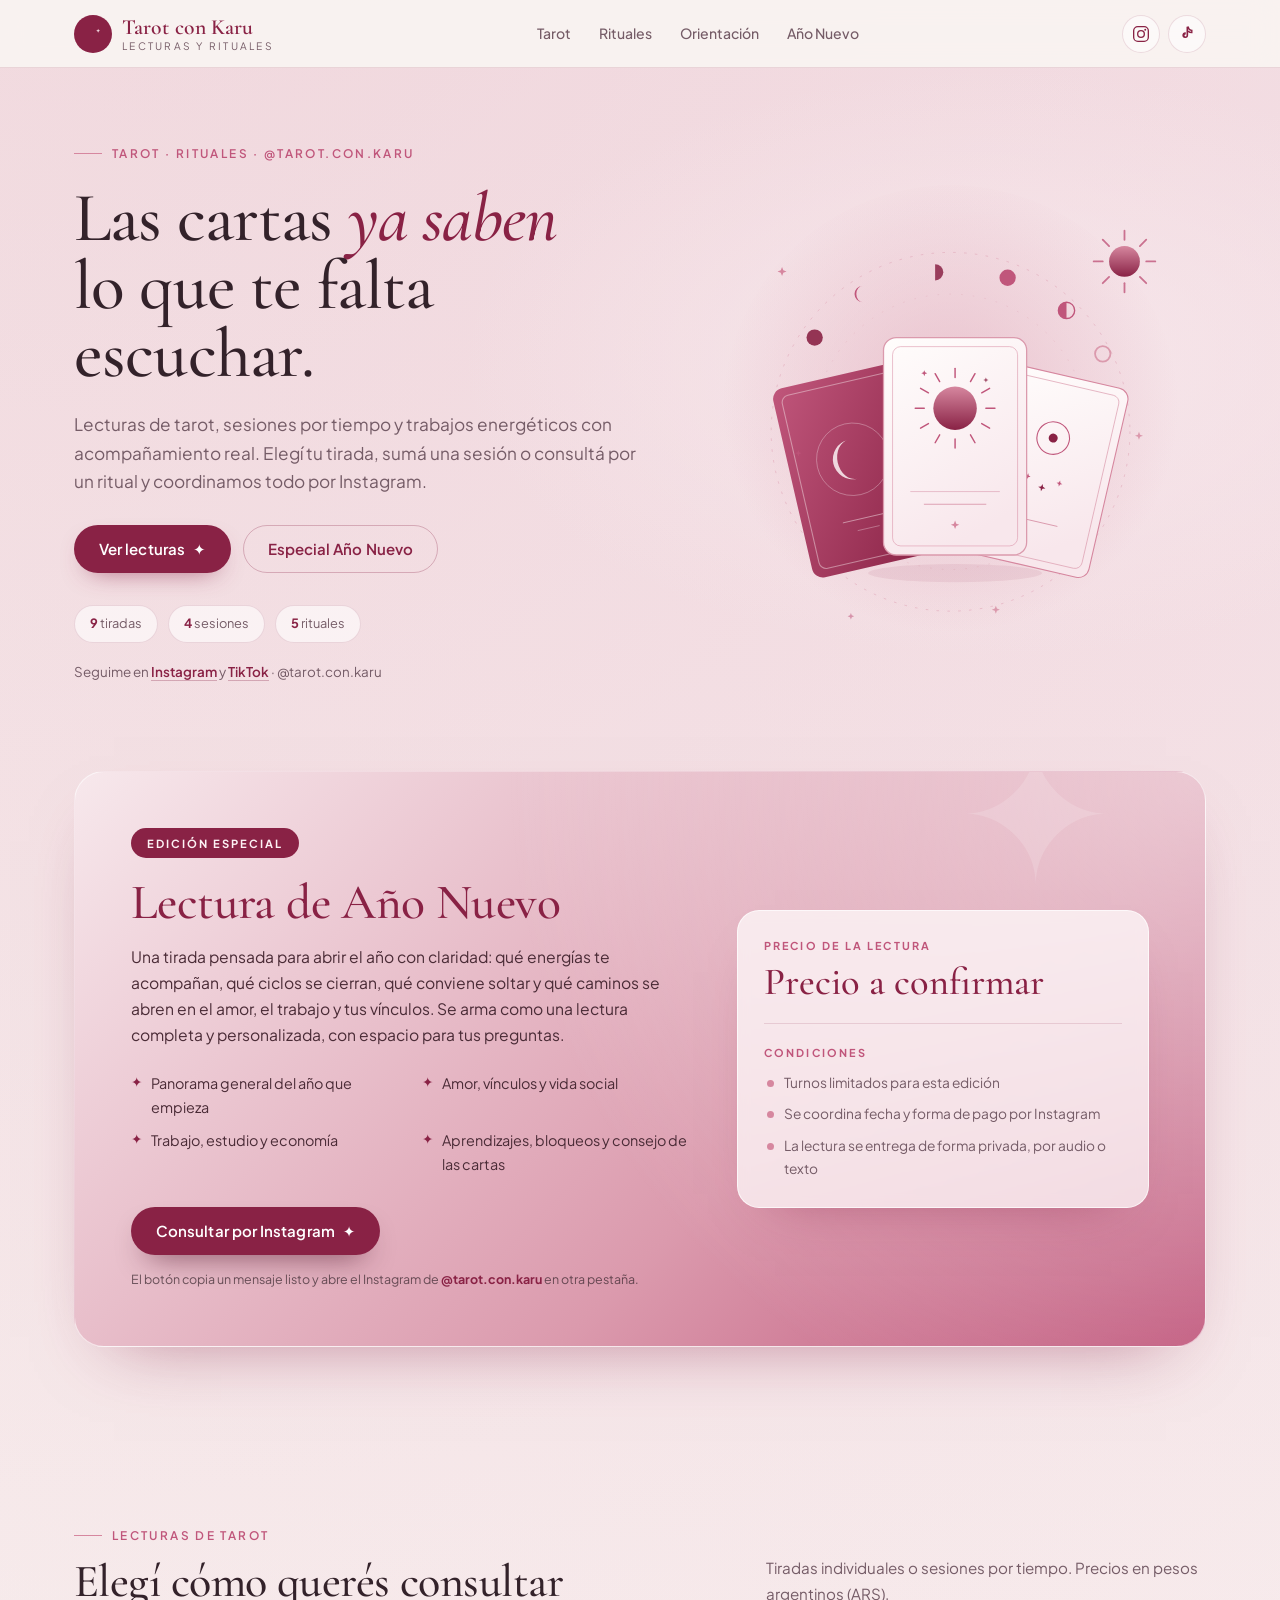
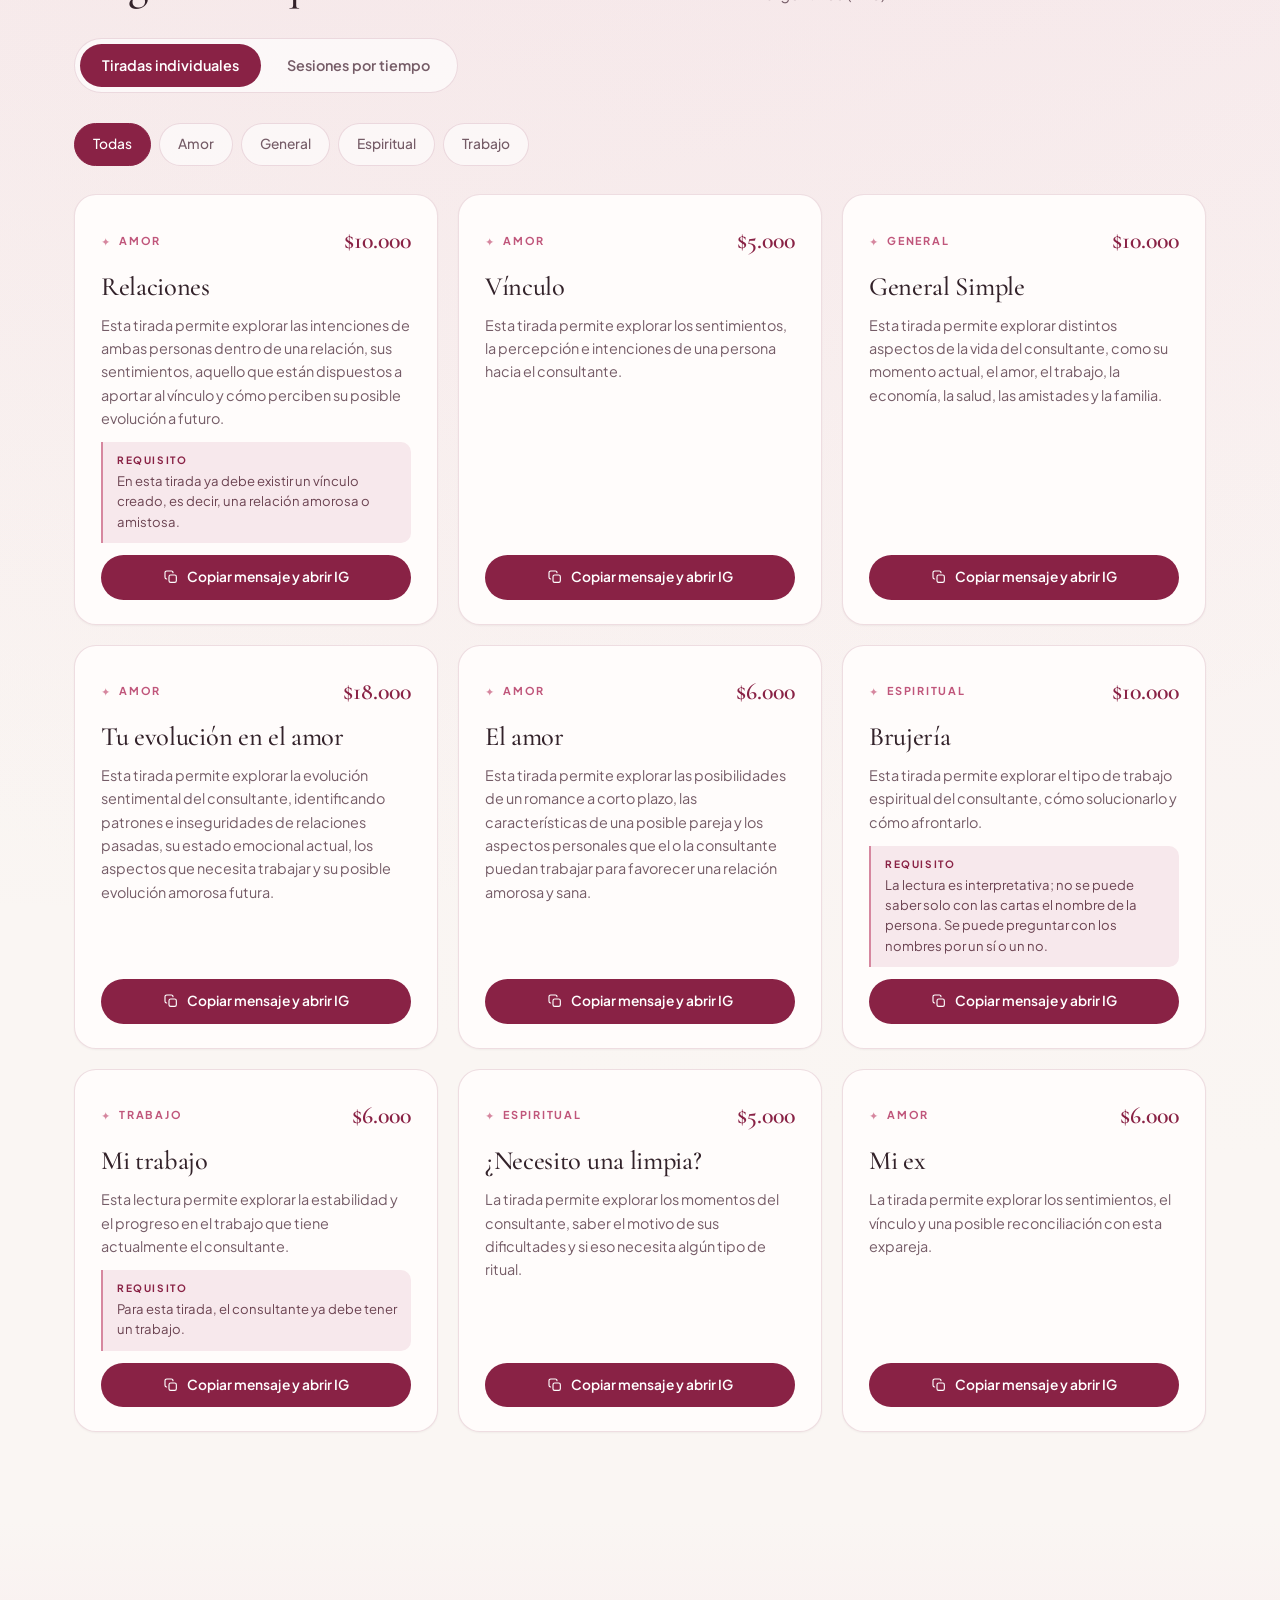
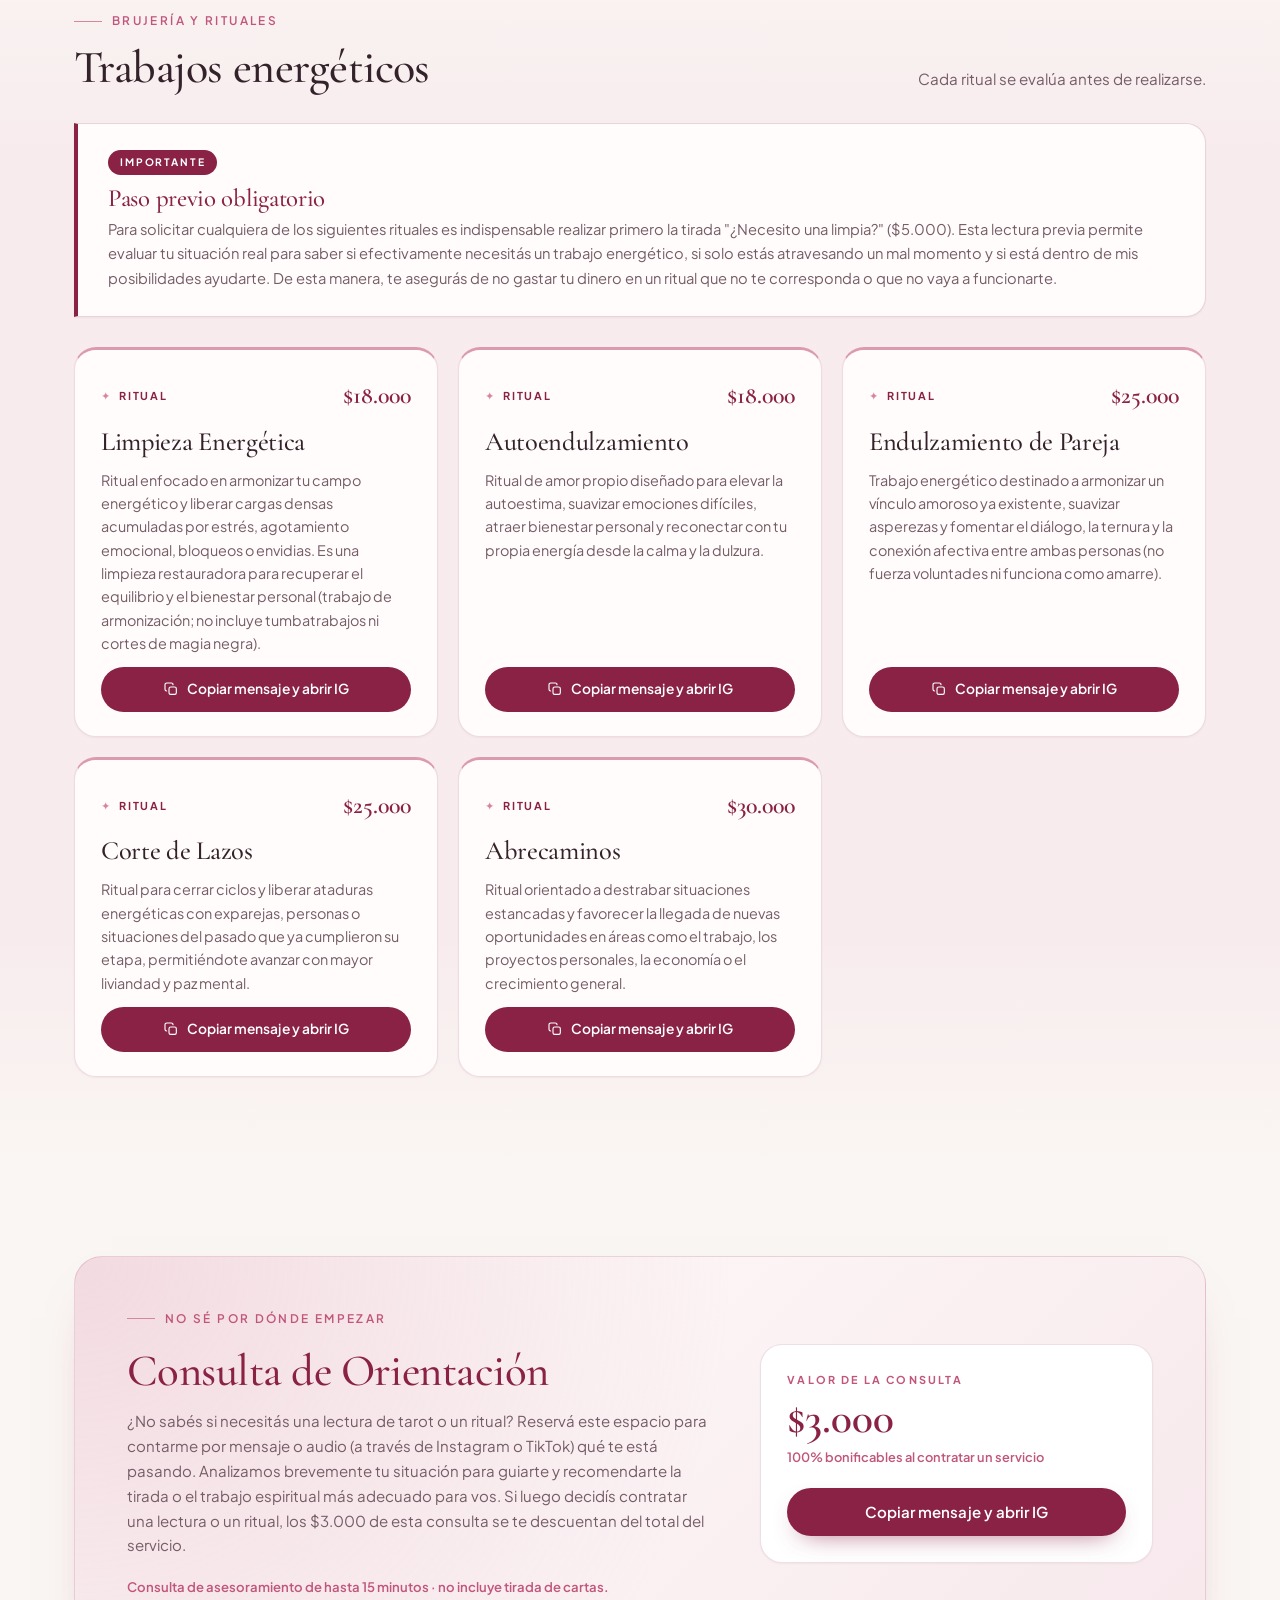
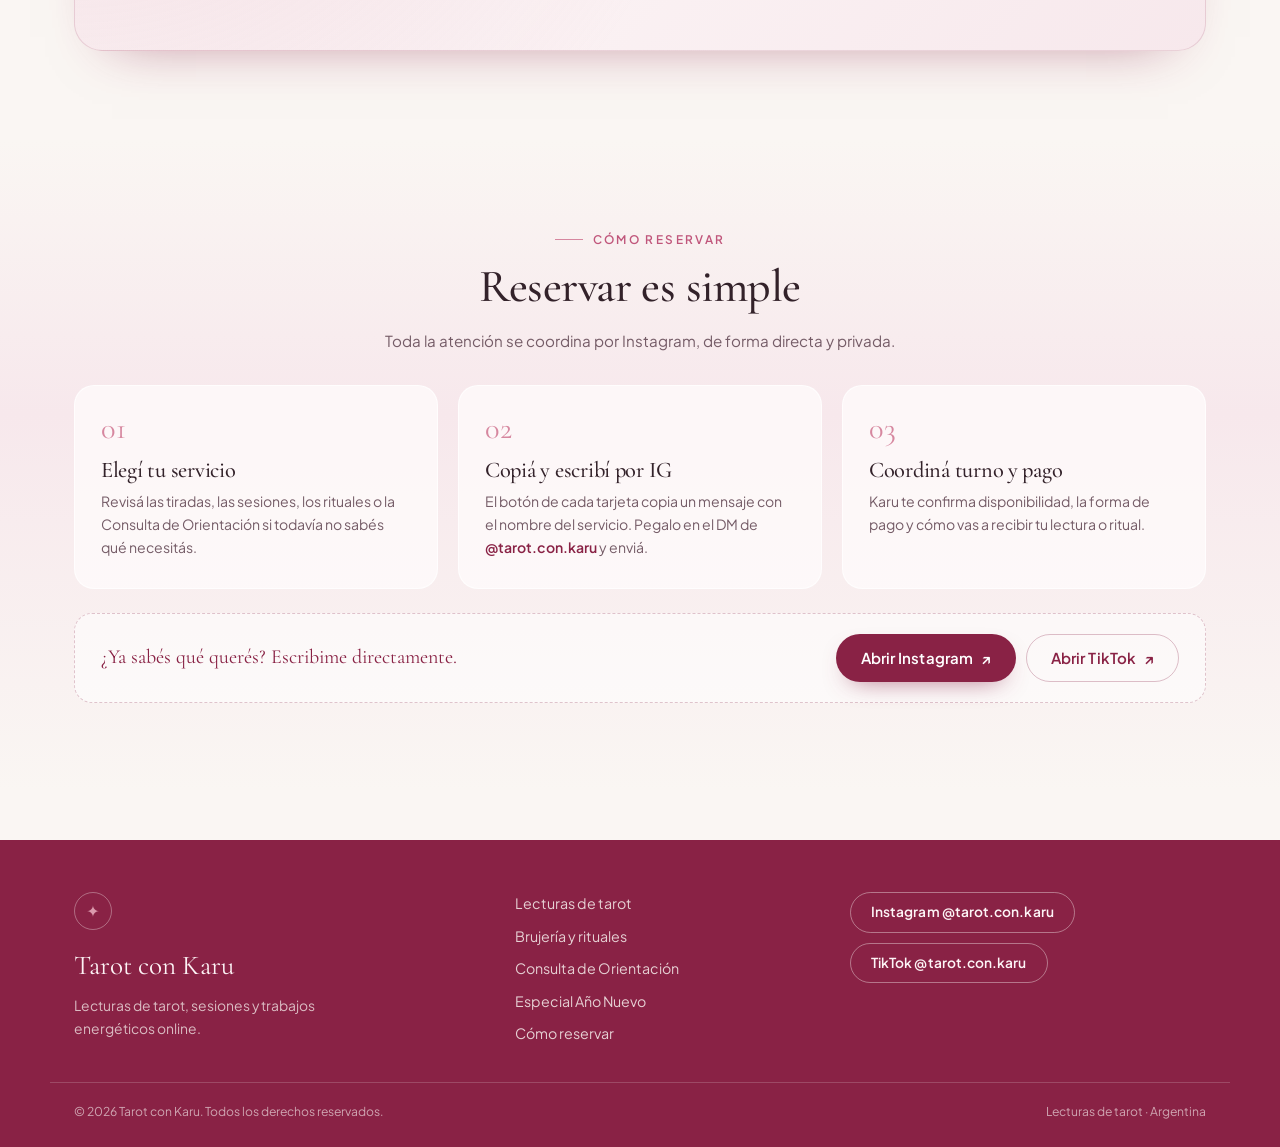
==== public/index.html @ 25af071d "feat: build tarot-con-karu site and editable catalog" ====
<!DOCTYPE html>
<html lang="es">
  <head>
    <meta charset="UTF-8" />
    <meta name="viewport" content="width=device-width, initial-scale=1.0" />
    <title>Tarot con Karu · Lecturas, sesiones y rituales</title>
    <meta
      name="description"
      content="Lecturas de tarot, sesiones por tiempo y rituales con Karu. Tiradas de amor, trabajo y espiritualidad, Consulta de Orientación y la lectura especial de Año Nuevo. Reservá por Instagram."
    />
    <meta name="theme-color" content="#FAF6F3" />
    <link
      rel="icon"
      href="data:image/svg+xml,%3Csvg xmlns='http://www.w3.org/2000/svg' viewBox='0 0 32 32'%3E%3Crect width='32' height='32' rx='8' fill='%23892245'/%3E%3Cpath d='M20 8a8 8 0 1 0 0 16 7 7 0 1 1 0-16Z' fill='%23F7E8EC'/%3E%3C/svg%3E"
    />

    <link rel="preconnect" href="https://fonts.googleapis.com" />
    <link rel="preconnect" href="https://fonts.gstatic.com" crossorigin />
    <link
      href="https://fonts.googleapis.com/css2?family=Cormorant+Garamond:ital,wght@0,400;0,500;0,600;1,400;1,500&family=Plus+Jakarta+Sans:wght@400;500;600;700&display=swap"
      rel="stylesheet"
    />
    <link rel="stylesheet" href="styles.css" />
  </head>

  <body>
    <a class="skip-link" href="#tarot">Saltar al catálogo</a>

    <header class="site-header">
      <div class="container header-inner">
        <a class="brand" href="#inicio" aria-label="Tarot con Karu, inicio">
          <span class="brand-mark" aria-hidden="true">
            <svg viewBox="0 0 24 24" fill="none">
              <path
                d="M15.5 3.6a8.4 8.4 0 1 0 0 16.8 7.2 7.2 0 1 1 0-16.8Z"
                fill="currentColor"
              />
              <path
                d="M17.6 6.2l.6 1.6 1.6.6-1.6.6-.6 1.6-.6-1.6-1.6-.6 1.6-.6.6-1.6Z"
                fill="currentColor"
              />
            </svg>
          </span>
          <span class="brand-text">
            <strong>Tarot con Karu</strong>
            <small>lecturas y rituales</small>
          </span>
        </a>

        <nav class="site-nav" aria-label="Navegación principal">
          <a href="#tarot">Tarot</a>
          <a href="#rituales">Rituales</a>
          <a href="#orientacion">Orientación</a>
          <a href="#ano-nuevo">Año Nuevo</a>
        </nav>

        <div class="header-social">
          <a
            class="social-btn"
            href="https://www.instagram.com/tarot.con.karu/"
            target="_blank"
            rel="noopener noreferrer"
            aria-label="Instagram de Tarot con Karu"
          >
            <svg viewBox="0 0 24 24" fill="none" aria-hidden="true">
              <rect
                x="3.2"
                y="3.2"
                width="17.6"
                height="17.6"
                rx="5"
                stroke="currentColor"
                stroke-width="1.6"
              />
              <circle cx="12" cy="12" r="4" stroke="currentColor" stroke-width="1.6" />
              <circle cx="17.1" cy="6.9" r="1.15" fill="currentColor" />
            </svg>
          </a>
          <a
            class="social-btn"
            href="https://www.tiktok.com/@tarot.con.karu"
            target="_blank"
            rel="noopener noreferrer"
            aria-label="TikTok de Tarot con Karu"
          >
            <svg viewBox="0 0 24 24" fill="none" aria-hidden="true">
              <path
                d="M13.4 3.4v9.9a3.5 3.5 0 1 1-2.9-3.45v2.7a1.2 1.2 0 1 0 .9 1.16V3.4h2Z"
                fill="currentColor"
              />
              <path
                d="M13.4 3.4c.35 2.35 2 4.05 4.4 4.3v2.55c-1.65.04-3.1-.45-4.4-1.4"
                stroke="currentColor"
                stroke-width="1.6"
                stroke-linecap="round"
              />
            </svg>
          </a>
        </div>
      </div>
    </header>

    <main id="inicio">
      <!-- ================= HERO ================= -->
      <section class="hero">
        <div class="container hero-inner">
          <div class="hero-copy">
            <p class="eyebrow">
              <span class="eyebrow-line" aria-hidden="true"></span>
              Tarot · rituales · @tarot.con.karu
            </p>

            <h1>Las cartas <em>ya saben</em> lo que te falta escuchar.</h1>

            <p class="lead">
              Lecturas de tarot, sesiones por tiempo y trabajos energéticos con
              acompañamiento real. Elegí tu tirada, sumá una sesión o consultá
              por un ritual y coordinamos todo por Instagram.
            </p>

            <div class="hero-actions">
              <a class="btn btn-primary" href="#tarot">
                Ver lecturas <span aria-hidden="true">✦</span>
              </a>
              <a class="btn btn-ghost" href="#ano-nuevo">Especial Año Nuevo</a>
            </div>

            <ul class="hero-chips">
              <li><strong id="tiradas-count">9</strong> tiradas</li>
              <li><strong id="sesiones-count">4</strong> sesiones</li>
              <li><strong id="rituales-count">5</strong> rituales</li>
            </ul>

            <p class="hero-social">
              Seguime en
              <a href="https://www.instagram.com/tarot.con.karu/" target="_blank" rel="noopener noreferrer">Instagram</a>
              y
              <a href="https://www.tiktok.com/@tarot.con.karu" target="_blank" rel="noopener noreferrer">TikTok</a>
              · @tarot.con.karu
            </p>
          </div>

          <div class="hero-art-wrap">
            <svg
              class="hero-art"
              viewBox="0 0 520 560"
              xmlns="http://www.w3.org/2000/svg"
              role="img"
              aria-labelledby="artTitle artDesc"
            >
              <title id="artTitle">Cartas de tarot bajo un arco de fases lunares</title>
              <desc id="artDesc">
                Ilustración celestial con tres cartas de tarot, un arco de fases
                lunares y un sol en tonos rosados y vino.
              </desc>

              <defs>
                <linearGradient id="artCardFace" x1="0" y1="0" x2="0.4" y2="1">
                  <stop offset="0" stop-color="#FFFDFC" />
                  <stop offset="1" stop-color="#F8E7EC" />
                </linearGradient>
                <linearGradient id="artCardBack" x1="0" y1="0" x2="1" y2="1">
                  <stop offset="0" stop-color="#C0567B" />
                  <stop offset="1" stop-color="#892245" />
                </linearGradient>
                <radialGradient id="artHalo" cx="50%" cy="48%" r="50%">
                  <stop offset="0" stop-color="#DB9AAD" stop-opacity="0.5" />
                  <stop offset="1" stop-color="#DB9AAD" stop-opacity="0" />
                </radialGradient>
                <linearGradient id="artSun" x1="0" y1="0" x2="0" y2="1">
                  <stop offset="0" stop-color="#D6879F" />
                  <stop offset="1" stop-color="#892245" />
                </linearGradient>
              </defs>

              <circle cx="260" cy="280" r="252" fill="url(#artHalo)" />
              <circle
                cx="260"
                cy="300"
                r="198"
                fill="none"
                stroke="#DB9AAD"
                stroke-opacity="0.5"
                stroke-dasharray="2 10"
                stroke-linecap="round"
              />
              <circle
                cx="260"
                cy="300"
                r="152"
                fill="none"
                stroke="#DB9AAD"
                stroke-opacity="0.28"
                stroke-dasharray="1 12"
                stroke-linecap="round"
              />

              <!-- fases lunares -->
              <circle cx="110" cy="196" r="9" fill="#892245" opacity="0.9" />
              <path
                d="M163 139a9 9 0 1 0 0 18 7 9 0 1 1 0-18Z"
                fill="#C0567B"
              />
              <path d="M243 115a9 9 0 0 1 0 18Z" fill="#892245" opacity="0.85" />
              <circle cx="323" cy="130" r="9" fill="#C0567B" />
              <circle
                cx="388"
                cy="166"
                r="9"
                fill="none"
                stroke="#C0567B"
                stroke-width="1.5"
              />
              <path d="M388 157a9 9 0 0 0 0 18Z" fill="#C0567B" />
              <circle
                cx="428"
                cy="214"
                r="8.5"
                fill="none"
                stroke="#DB9AAD"
                stroke-width="2"
              />

              <!-- sol -->
              <g transform="translate(452 112)">
                <g
                  stroke="#C0567B"
                  stroke-width="2"
                  stroke-linecap="round"
                  opacity="0.8"
                >
                  <path d="M0 -24v-10" />
                  <path d="M0 24v10" />
                  <path d="M-24 0h-10" />
                  <path d="M24 0h10" />
                  <path d="M-17 -17l-7 -7" />
                  <path d="M17 17l7 7" />
                  <path d="M17 -17l7 -7" />
                  <path d="M-17 17l-7 7" />
                </g>
                <circle r="17" fill="url(#artSun)" />
              </g>

              <!-- carta izquierda (dorso) -->
              <g transform="rotate(-13 155 343)">
                <rect
                  x="84"
                  y="236"
                  width="142"
                  height="214"
                  rx="12"
                  fill="url(#artCardBack)"
                />
                <rect
                  x="93"
                  y="245"
                  width="124"
                  height="196"
                  rx="8"
                  fill="none"
                  stroke="#F7E8EC"
                  stroke-opacity="0.45"
                  stroke-width="1.2"
                />
                <circle
                  cx="155"
                  cy="330"
                  r="40"
                  fill="none"
                  stroke="#F7E8EC"
                  stroke-opacity="0.35"
                />
                <path
                  d="M155 308a22 22 0 1 0 0 44 17 22 0 1 1 0-44Z"
                  fill="#F7E8EC"
                  opacity="0.9"
                />
                <path
                  d="M129 396h52"
                  stroke="#F7E8EC"
                  stroke-opacity="0.5"
                  stroke-linecap="round"
                />
                <path
                  d="M143 408h24"
                  stroke="#F7E8EC"
                  stroke-opacity="0.35"
                  stroke-linecap="round"
                />
              </g>

              <!-- carta derecha -->
              <g transform="rotate(13 365 343)">
                <rect
                  x="294"
                  y="236"
                  width="142"
                  height="214"
                  rx="12"
                  fill="url(#artCardFace)"
                  stroke="#D6879F"
                  stroke-width="1.2"
                />
                <rect
                  x="303"
                  y="245"
                  width="124"
                  height="196"
                  rx="8"
                  fill="none"
                  stroke="#DB9AAD"
                  stroke-opacity="0.7"
                />
                <circle
                  cx="365"
                  cy="306"
                  r="18"
                  fill="none"
                  stroke="#C0567B"
                  stroke-width="1.2"
                />
                <circle cx="365" cy="306" r="5" fill="#892245" />
                <path
                  d="M347 350l.9 2.4 2.4.9-2.4.9-.9 2.4-.9-2.4-2.4-.9 2.4-.9.9-2.4Z"
                  fill="#C0567B"
                />
                <path
                  d="M365 358l1.1 3 3 1.1-3 1.1-1.1 3-1.1-3-3-1.1 3-1.1 1.1-3Z"
                  fill="#892245"
                />
                <path
                  d="M383 350l.9 2.4 2.4.9-2.4.9-.9 2.4-.9-2.4-2.4-.9 2.4-.9.9-2.4Z"
                  fill="#C0567B"
                />
                <path
                  d="M339 400h52"
                  stroke="#DB9AAD"
                  stroke-linecap="round"
                />
              </g>

              <!-- carta central -->
              <g>
                <ellipse cx="265" cy="456" rx="96" ry="10" fill="#892245" opacity="0.08" />
                <rect
                  x="186"
                  y="196"
                  width="158"
                  height="240"
                  rx="14"
                  fill="url(#artCardFace)"
                  stroke="#DB9AAD"
                  stroke-width="1.4"
                />
                <rect
                  x="196"
                  y="206"
                  width="138"
                  height="220"
                  rx="9"
                  fill="none"
                  stroke="#D6879F"
                  stroke-opacity="0.55"
                />

                <g
                  transform="translate(265 274)"
                  stroke="#C0567B"
                  stroke-width="1.6"
                  stroke-linecap="round"
                >
                  <path d="M34 0h10" />
                  <path d="M29.4 17l8.7 5" />
                  <path d="M17 29.4l5 8.7" />
                  <path d="M0 34v10" />
                  <path d="M-17 29.4l-5 8.7" />
                  <path d="M-29.4 17l-8.7 5" />
                  <path d="M-34 0h-10" />
                  <path d="M-29.4 -17l-8.7 -5" />
                  <path d="M-17 -29.4l-5 -8.7" />
                  <path d="M0 -34v-10" />
                  <path d="M17 -29.4l5 -8.7" />
                  <path d="M29.4 -17l8.7 -5" />
                </g>
                <circle cx="265" cy="274" r="24" fill="url(#artSun)" />

                <path
                  d="M231 232l.9 2.4 2.4.9-2.4.9-.9 2.4-.9-2.4-2.4-.9 2.4-.9.9-2.4Z"
                  fill="#C0567B"
                />
                <path
                  d="M299 240l.8 2 2 .8-2 .8-.8 2-.8-2-2-.8 2-.8.8-2Z"
                  fill="#892245"
                  opacity="0.8"
                />

                <path
                  d="M216 366h98"
                  stroke="#C0567B"
                  stroke-opacity="0.35"
                  stroke-linecap="round"
                />
                <path
                  d="M231 380h68"
                  stroke="#DB9AAD"
                  stroke-linecap="round"
                />
                <path
                  d="M265 398l1.3 3.4 3.4 1.3-3.4 1.3-1.3 3.4-1.3-3.4-3.4-1.3 3.4-1.3 1.3-3.4Z"
                  fill="#D6879F"
                />
              </g>

              <!-- destellos -->
              <path
                d="M74 118l1.4 3.6 3.6 1.4-3.6 1.4-1.4 3.6-1.4-3.6-3.6-1.4 3.6-1.4 1.4-3.6Z"
                fill="#D6879F"
              />
              <path
                d="M92 320l1 2.6 2.6 1-2.6 1-1 2.6-1-2.6-2.6-1 2.6-1 1-2.6Z"
                fill="#C0567B"
                opacity="0.7"
              />
              <path
                d="M468 300l1.2 3.2 3.2 1.2-3.2 1.2-1.2 3.2-1.2-3.2-3.2-1.2 3.2-1.2 1.2-3.2Z"
                fill="#D6879F"
                opacity="0.8"
              />
              <path
                d="M310 492l1.2 3.2 3.2 1.2-3.2 1.2-1.2 3.2-1.2-3.2-3.2-1.2 3.2-1.2 1.2-3.2Z"
                fill="#DB9AAD"
              />
              <path
                d="M150 500l1 2.6 2.6 1-2.6 1-1 2.6-1-2.6-2.6-1 2.6-1 1-2.6Z"
                fill="#C0567B"
                opacity="0.55"
              />
            </svg>
          </div>
        </div>
      </section>

      <!-- ================= AÑO NUEVO ================= -->
      <section class="section section-newyear" id="ano-nuevo">
        <div class="container">
          <div class="newyear-card">
            <div class="newyear-main">
              <span class="badge" id="an-etiqueta">Edición especial</span>
              <h2 class="newyear-title" id="an-titulo">Lectura de Año Nuevo</h2>
              <p class="newyear-lead" id="an-desc"></p>
              <ul class="newyear-list" id="an-incluye"></ul>

              <button class="btn btn-primary" type="button" data-copy="ano-nuevo">
                Consultar por Instagram <span aria-hidden="true">✦</span>
              </button>
              <p class="newyear-footnote">
                El botón copia un mensaje listo y abre el Instagram de
                <strong>@tarot.con.karu</strong> en otra pestaña.
              </p>
            </div>

            <aside
              class="newyear-aside"
              aria-label="Precio y condiciones de la lectura de Año Nuevo"
            >
              <p class="mini-label">Precio de la lectura</p>
              <p class="newyear-price" id="an-precio">A confirmar</p>

              <div class="aside-divider" aria-hidden="true"></div>

              <p class="mini-label">Condiciones</p>
              <ul class="cond-list" id="an-cond"></ul>
            </aside>
          </div>
        </div>
      </section>

      <!-- ================= TAROT ================= -->
      <section class="section" id="tarot">
        <div class="container">
          <header class="section-head">
            <div>
              <p class="eyebrow">
                <span class="eyebrow-line" aria-hidden="true"></span>Lecturas de tarot
              </p>
              <h2>Elegí cómo querés consultar</h2>
            </div>
            <p class="section-desc">
              Tiradas individuales o sesiones por tiempo. Precios en pesos
              argentinos (ARS).
            </p>
          </header>

          <div class="tabs" role="tablist" aria-label="Modalidad de lectura">
            <button
              class="tab"
              id="tab-tiradas"
              type="button"
              role="tab"
              aria-selected="true"
              aria-controls="panel-tiradas"
            >
              Tiradas individuales
            </button>
            <button
              class="tab"
              id="tab-sesiones"
              type="button"
              role="tab"
              aria-selected="false"
              aria-controls="panel-sesiones"
              tabindex="-1"
            >
              Sesiones por tiempo
            </button>
          </div>

          <div
            class="tab-panel"
            id="panel-tiradas"
            role="tabpanel"
            aria-labelledby="tab-tiradas"
          >
            <div
              class="filters"
              id="filtros"
              role="group"
              aria-label="Filtrar tiradas por categoría"
            ></div>
            <div class="tiradas-grid" id="tiradas-grid"></div>
          </div>

          <div
            class="tab-panel"
            id="panel-sesiones"
            role="tabpanel"
            aria-labelledby="tab-sesiones"
            hidden
          >
            <blockquote class="panel-intro" id="session-intro"></blockquote>
            <div class="tiradas-grid" id="sesiones-grid"></div>
          </div>
        </div>
      </section>

      <!-- ================= RITUALES ================= -->
      <section class="section section-rituales" id="rituales">
        <div class="container">
          <header class="section-head">
            <div>
              <p class="eyebrow">
                <span class="eyebrow-line" aria-hidden="true"></span>Brujería y rituales
              </p>
              <h2>Trabajos energéticos</h2>
            </div>
            <p class="section-desc">
              Cada ritual se evalúa antes de realizarse.
            </p>
          </header>

          <aside class="warning" aria-labelledby="ritual-warning-title">
            <span class="warning-badge">Importante</span>
            <h3 id="ritual-warning-title">Paso previo obligatorio</h3>
            <p id="ritual-warning-text"></p>
          </aside>

          <div class="tiradas-grid" id="rituales-grid"></div>
        </div>
      </section>

      <!-- ================= ORIENTACIÓN ================= -->
      <section class="section" id="orientacion">
        <div class="container">
          <div class="orientation" id="orientation-card"></div>
        </div>
      </section>

      <!-- ================= CÓMO RESERVAR ================= -->
      <section class="section section-how" id="como-reservar">
        <div class="container">
          <header class="section-head section-head--center">
            <div>
              <p class="eyebrow">
                <span class="eyebrow-line" aria-hidden="true"></span>Cómo reservar
              </p>
              <h2>Reservar es simple</h2>
            </div>
            <p class="section-desc">
              Toda la atención se coordina por Instagram, de forma directa y
              privada.
            </p>
          </header>

          <ol class="steps">
            <li class="step">
              <span class="step-num" aria-hidden="true">01</span>
              <h3>Elegí tu servicio</h3>
              <p>
                Revisá las tiradas, las sesiones, los rituales o la Consulta de
                Orientación si todavía no sabés qué necesitás.
              </p>
            </li>
            <li class="step">
              <span class="step-num" aria-hidden="true">02</span>
              <h3>Copiá y escribí por IG</h3>
              <p>
                El botón de cada tarjeta copia un mensaje con el nombre del
                servicio. Pegalo en el DM de <strong>@tarot.con.karu</strong> y
                enviá.
              </p>
            </li>
            <li class="step">
              <span class="step-num" aria-hidden="true">03</span>
              <h3>Coordiná turno y pago</h3>
              <p>
                Karu te confirma disponibilidad, la forma de pago y cómo vas a
                recibir tu lectura o ritual.
              </p>
            </li>
          </ol>

          <div class="how-cta">
            <p>¿Ya sabés qué querés? Escribime directamente.</p>
            <div class="how-cta-actions">
              <a
                class="btn btn-primary"
                href="https://www.instagram.com/tarot.con.karu/"
                target="_blank"
                rel="noopener noreferrer"
              >
                Abrir Instagram <span aria-hidden="true">↗</span>
              </a>
              <a
                class="btn btn-ghost"
                href="https://www.tiktok.com/@tarot.con.karu"
                target="_blank"
                rel="noopener noreferrer"
              >
                Abrir TikTok <span aria-hidden="true">↗</span>
              </a>
            </div>
          </div>
        </div>
      </section>
    </main>

    <!-- ================= FOOTER ================= -->
    <footer class="site-footer">
      <div class="container footer-inner">
        <div class="footer-brand">
          <span class="footer-mark" aria-hidden="true">✦</span>
          <p class="footer-title">Tarot con Karu</p>
          <p class="footer-text">
            Lecturas de tarot, sesiones y trabajos energéticos online.
          </p>
        </div>

        <nav class="footer-nav" aria-label="Enlaces del sitio">
          <a href="#tarot">Lecturas de tarot</a>
          <a href="#rituales">Brujería y rituales</a>
          <a href="#orientacion">Consulta de Orientación</a>
          <a href="#ano-nuevo">Especial Año Nuevo</a>
          <a href="#como-reservar">Cómo reservar</a>
        </nav>

        <div class="footer-social">
          <a
            class="btn btn-outline-light"
            href="https://www.instagram.com/tarot.con.karu/"
            target="_blank"
            rel="noopener noreferrer"
          >
            Instagram @tarot.con.karu
          </a>
          <a
            class="btn btn-outline-light"
            href="https://www.tiktok.com/@tarot.con.karu"
            target="_blank"
            rel="noopener noreferrer"
          >
            TikTok @tarot.con.karu
          </a>
        </div>
      </div>

      <div class="container footer-bottom">
        <p>© <span id="year">2026</span> Tarot con Karu. Todos los derechos reservados.</p>
        <p>Lecturas de tarot · Argentina</p>
      </div>
    </footer>

    <div class="toast" id="toast" role="status" aria-live="polite"></div>

    <script type="module" src="app.js"></script>
  </body>
</html>
---- public/styles.css ----
/* ============================================================
   Tarot con Karu — estilos
   Paleta: crema #FAF6F3 · rosa #F7E8EC · Crimson Velvet #892245
   Rosy Dusk #C0567B · Blush Nectar #D6879F · Petal Cloud #DB9AAD
   ============================================================ */

:root {
  --cream: #faf6f3;
  --blush-bg: #f7e8ec;
  --crimson: #892245;
  --crimson-dark: #6f1a38;
  --rosy: #c0567b;
  --blush: #d6879f;
  --petal: #db9aad;
  --ink: #33222a;
  --muted: #755c67;
  --line: rgba(137, 34, 69, 0.14);
  --card: #fffcfb;
  --shadow-sm: 0 1px 2px rgba(51, 34, 42, 0.05);
  --shadow-md: 0 24px 55px -38px rgba(137, 34, 69, 0.6);
  --shadow-lg: 0 30px 70px -40px rgba(137, 34, 69, 0.55);
  --serif: "Cormorant Garamond", "Iowan Old Style", Georgia, "Times New Roman", serif;
  --sans: "Plus Jakarta Sans", system-ui, -apple-system, "Segoe UI", Roboto, sans-serif;
  --max: 1180px;
}

*,
*::before,
*::after {
  box-sizing: border-box;
}

html {
  scroll-behavior: smooth;
  -webkit-text-size-adjust: 100%;
}

body {
  margin: 0;
  background-color: var(--cream);
  background-image:
    radial-gradient(circle at 10% -8%, rgba(219, 154, 173, 0.3), transparent 46%),
    radial-gradient(circle at 94% 6%, rgba(247, 232, 236, 0.95), transparent 42%);
  background-repeat: no-repeat;
  color: var(--ink);
  font-family: var(--sans);
  font-size: 1rem;
  line-height: 1.65;
  -webkit-font-smoothing: antialiased;
}

h1,
h2,
h3 {
  margin: 0;
  font-family: var(--serif);
  font-weight: 500;
  line-height: 1.05;
  letter-spacing: -0.012em;
  color: var(--ink);
}

p {
  margin: 0;
}

a {
  color: inherit;
  text-decoration: none;
}

ul,
ol {
  margin: 0;
  padding: 0;
  list-style: none;
}

button {
  font: inherit;
  color: inherit;
}

svg {
  display: block;
  max-width: 100%;
}

:focus-visible {
  outline: 2px solid var(--rosy);
  outline-offset: 3px;
  border-radius: 8px;
}

.container {
  width: 100%;
  max-width: var(--max);
  margin-inline: auto;
  padding-inline: 24px;
}

.skip-link {
  position: absolute;
  left: 16px;
  top: -60px;
  z-index: 200;
  padding: 10px 18px;
  border-radius: 999px;
  background: var(--crimson);
  color: #fff;
  font-size: 0.9rem;
  transition: top 0.2s ease;
}

.skip-link:focus {
  top: 16px;
}

/* ---------------- Botones ---------------- */

.btn {
  display: inline-flex;
  align-items: center;
  justify-content: center;
  gap: 0.5rem;
  padding: 14px 24px;
  border: 1px solid transparent;
  border-radius: 999px;
  font-family: var(--sans);
  font-size: 0.94rem;
  font-weight: 600;
  line-height: 1.2;
  letter-spacing: 0.005em;
  cursor: pointer;
  text-align: center;
  transition:
    background-color 0.2s ease,
    border-color 0.2s ease,
    color 0.2s ease,
    transform 0.2s ease,
    box-shadow 0.2s ease;
}

.btn-primary {
  background: var(--crimson);
  color: #fff;
  box-shadow: 0 10px 26px -14px rgba(137, 34, 69, 0.8);
}

.btn-primary:hover {
  background: var(--crimson-dark);
  transform: translateY(-2px);
  box-shadow: 0 16px 30px -16px rgba(137, 34, 69, 0.85);
}

.btn-ghost {
  background: transparent;
  border-color: rgba(137, 34, 69, 0.28);
  color: var(--crimson);
}

.btn-ghost:hover {
  background: rgba(192, 86, 123, 0.08);
  border-color: var(--rosy);
  transform: translateY(-2px);
}

.btn-outline-light {
  border-color: rgba(250, 246, 243, 0.4);
  color: #fdf4f6;
  padding: 11px 20px;
  font-size: 0.86rem;
}

.btn-outline-light:hover {
  background: rgba(250, 246, 243, 0.12);
  border-color: rgba(250, 246, 243, 0.7);
}

/* ---------------- Header ---------------- */

.site-header {
  position: sticky;
  top: 0;
  z-index: 60;
  background: rgba(250, 246, 243, 0.86);
  border-bottom: 1px solid var(--line);
  backdrop-filter: blur(14px);
  -webkit-backdrop-filter: blur(14px);
}

.header-inner {
  display: flex;
  flex-wrap: wrap;
  align-items: center;
  justify-content: space-between;
  gap: 12px 20px;
  padding-block: 14px;
}

.brand {
  display: flex;
  align-items: center;
  gap: 10px;
}

.brand-mark {
  display: grid;
  place-items: center;
  width: 38px;
  height: 38px;
  border-radius: 50%;
  background: var(--crimson);
  color: #f9e9ee;
  flex-shrink: 0;
}

.brand-mark svg {
  width: 22px;
  height: 22px;
}

.brand-text {
  display: flex;
  flex-direction: column;
  line-height: 1.15;
}

.brand-text strong {
  font-family: var(--serif);
  font-size: 1.35rem;
  font-weight: 600;
  letter-spacing: 0.005em;
  color: var(--crimson);
}

.brand-text small {
  font-size: 0.64rem;
  letter-spacing: 0.22em;
  text-transform: uppercase;
  color: var(--muted);
}

.site-nav {
  display: flex;
  flex-wrap: wrap;
  align-items: center;
  gap: 2px;
}

.site-nav a {
  padding: 8px 13px;
  border-radius: 999px;
  font-size: 0.88rem;
  font-weight: 500;
  color: var(--muted);
  transition:
    color 0.2s ease,
    background-color 0.2s ease;
}

.site-nav a:hover {
  color: var(--crimson);
  background: var(--blush-bg);
}

.header-social {
  display: flex;
  gap: 8px;
}

.social-btn {
  display: grid;
  place-items: center;
  width: 38px;
  height: 38px;
  border: 1px solid var(--line);
  border-radius: 50%;
  color: var(--crimson);
  background: rgba(255, 255, 255, 0.55);
  transition:
    background-color 0.2s ease,
    border-color 0.2s ease,
    transform 0.2s ease;
}

.social-btn svg {
  width: 20px;
  height: 20px;
}

.social-btn:hover {
  background: var(--crimson);
  border-color: var(--crimson);
  color: #fff;
  transform: translateY(-2px);
}

/* ---------------- Hero ---------------- */

.hero {
  position: relative;
  overflow: hidden;
  padding-block: clamp(40px, 6vw, 76px) clamp(48px, 7vw, 88px);
}

.hero::before {
  content: "";
  position: absolute;
  inset: 0;
  background: radial-gradient(
    60% 60% at 78% 42%,
    rgba(247, 232, 236, 0.9),
    transparent 70%
  );
  pointer-events: none;
}

.hero-inner {
  position: relative;
  display: grid;
  grid-template-columns: minmax(0, 1.05fr) minmax(0, 0.95fr);
  align-items: center;
  gap: clamp(24px, 5vw, 56px);
}

.eyebrow {
  display: flex;
  align-items: center;
  gap: 10px;
  margin-bottom: 20px;
  font-size: 0.74rem;
  font-weight: 600;
  letter-spacing: 0.2em;
  text-transform: uppercase;
  color: var(--rosy);
}

.eyebrow-line {
  display: inline-block;
  width: 28px;
  height: 1px;
  background: var(--blush);
}

.hero h1 {
  max-width: 15ch;
  font-size: clamp(2.55rem, 5.6vw, 4.35rem);
  line-height: 0.98;
  color: var(--ink);
}

.hero h1 em {
  font-style: italic;
  color: var(--crimson);
}

.lead {
  max-width: 46ch;
  margin-top: 22px;
  font-size: clamp(1rem, 1.4vw, 1.075rem);
  color: var(--muted);
}

.hero-actions {
  display: flex;
  flex-wrap: wrap;
  gap: 12px;
  margin-top: 30px;
}

.hero-chips {
  display: flex;
  flex-wrap: wrap;
  gap: 10px;
  margin-top: 32px;
}

.hero-chips li {
  padding: 7px 15px;
  border: 1px solid var(--line);
  border-radius: 999px;
  background: rgba(255, 255, 255, 0.6);
  font-size: 0.8rem;
  color: var(--muted);
}

.hero-chips strong {
  color: var(--crimson);
  font-weight: 700;
}

.hero-social {
  margin-top: 18px;
  font-size: 0.84rem;
  color: var(--muted);
}

.hero-social a {
  color: var(--crimson);
  font-weight: 600;
  text-decoration: underline;
  text-decoration-color: rgba(137, 34, 69, 0.3);
  text-underline-offset: 3px;
}

.hero-social a:hover {
  text-decoration-color: var(--crimson);
}

.hero-art-wrap {
  position: relative;
  padding-inline: clamp(0px, 2vw, 20px);
}

.hero-art {
  width: 100%;
  height: auto;
}

/* ---------------- Secciones ---------------- */

.section {
  padding-block: clamp(52px, 7vw, 92px);
}

.section-newyear {
  padding-top: 0;
}

.section-rituales {
  background: linear-gradient(
    180deg,
    rgba(247, 232, 236, 0) 0%,
    rgba(247, 232, 236, 0.75) 18%,
    rgba(247, 232, 236, 0.75) 82%,
    rgba(247, 232, 236, 0) 100%
  );
}

.section-head {
  display: flex;
  flex-wrap: wrap;
  align-items: flex-end;
  justify-content: space-between;
  gap: 18px 40px;
  margin-bottom: 32px;
}

.section-head .eyebrow {
  margin-bottom: 12px;
}

.section-head h2 {
  font-size: clamp(2rem, 3.6vw, 2.9rem);
}

.section-desc {
  max-width: 40ch;
  font-size: 0.95rem;
  color: var(--muted);
}

.section-head--center {
  flex-direction: column;
  align-items: center;
  text-align: center;
}

.section-head--center .section-desc {
  max-width: 52ch;
}

.section-head--center .eyebrow {
  justify-content: center;
}

/* ---------------- Año Nuevo ---------------- */

.newyear-card {
  position: relative;
  display: grid;
  grid-template-columns: minmax(0, 1.15fr) minmax(0, 0.85fr);
  gap: clamp(24px, 4vw, 48px);
  padding: clamp(28px, 4.4vw, 56px);
  border: 1px solid rgba(255, 255, 255, 0.6);
  border-radius: 30px;
  background:
    radial-gradient(circle at 100% 0%, rgba(255, 255, 255, 0.5), transparent 55%),
    linear-gradient(135deg, #f7e8ec 0%, #db9aad 62%, #c0567b 100%);
  box-shadow: var(--shadow-lg);
  overflow: hidden;
}

.newyear-card::before {
  content: "✦";
  position: absolute;
  top: -44px;
  right: 8%;
  font-family: var(--serif);
  font-size: 190px;
  line-height: 1;
  color: rgba(255, 255, 255, 0.16);
  pointer-events: none;
}

.newyear-main {
  position: relative;
  display: flex;
  flex-direction: column;
  align-items: flex-start;
}

.badge {
  display: inline-block;
  margin-bottom: 18px;
  padding: 6px 16px;
  border-radius: 999px;
  background: var(--crimson);
  color: #fdf1f4;
  font-size: 0.7rem;
  font-weight: 700;
  letter-spacing: 0.18em;
  text-transform: uppercase;
}

.newyear-title {
  font-size: clamp(2.1rem, 4vw, 3.1rem);
  color: var(--crimson);
}

.newyear-lead {
  max-width: 58ch;
  margin-top: 16px;
  font-size: 0.98rem;
  color: #4a2b36;
}

.newyear-list {
  display: grid;
  grid-template-columns: repeat(auto-fit, minmax(200px, 1fr));
  gap: 10px 24px;
  margin: 24px 0 30px;
  width: 100%;
}

.newyear-list li {
  position: relative;
  padding-left: 20px;
  font-size: 0.9rem;
  color: #4a2b36;
}

.newyear-list li::before {
  content: "✦";
  position: absolute;
  left: 0;
  top: -1px;
  color: var(--crimson);
  font-size: 0.85rem;
}

.newyear-main .btn-primary {
  background: var(--crimson);
  box-shadow: 0 14px 30px -16px rgba(70, 12, 33, 0.9);
}

.newyear-main .btn-primary:hover {
  background: #6f1a38;
}

.newyear-footnote {
  margin-top: 14px;
  font-size: 0.78rem;
  color: rgba(51, 34, 42, 0.7);
}

.newyear-footnote strong {
  color: var(--crimson);
}

.newyear-aside {
  align-self: center;
  padding: 26px;
  border: 1px solid rgba(255, 255, 255, 0.7);
  border-radius: 22px;
  background: rgba(255, 253, 252, 0.72);
  box-shadow: var(--shadow-md);
  backdrop-filter: blur(6px);
  -webkit-backdrop-filter: blur(6px);
}

.mini-label {
  font-size: 0.68rem;
  font-weight: 700;
  letter-spacing: 0.2em;
  text-transform: uppercase;
  color: var(--rosy);
}

.newyear-price {
  margin-top: 6px;
  font-family: var(--serif);
  font-size: clamp(2rem, 3vw, 2.5rem);
  font-weight: 500;
  line-height: 1.1;
  color: var(--crimson);
}

.aside-divider {
  height: 1px;
  margin: 20px 0;
  background: var(--line);
}

.cond-list {
  display: grid;
  gap: 9px;
  margin-top: 10px;
}

.cond-list li {
  position: relative;
  padding-left: 20px;
  font-size: 0.86rem;
  color: var(--muted);
}

.cond-list li::before {
  content: "";
  position: absolute;
  left: 3px;
  top: 0.58em;
  width: 7px;
  height: 7px;
  border-radius: 50%;
  background: var(--blush);
}

/* ---------------- Tabs ---------------- */

.tabs {
  display: flex;
  flex-wrap: wrap;
  gap: 4px;
  width: fit-content;
  max-width: 100%;
  margin-bottom: 30px;
  padding: 5px;
  border: 1px solid var(--line);
  border-radius: 999px;
  background: rgba(255, 255, 255, 0.65);
}

.tab {
  padding: 10px 22px;
  border: 0;
  border-radius: 999px;
  background: transparent;
  font-size: 0.9rem;
  font-weight: 600;
  color: var(--muted);
  cursor: pointer;
  transition:
    background-color 0.2s ease,
    color 0.2s ease;
}

.tab:hover {
  color: var(--crimson);
}

.tab[aria-selected="true"] {
  background: var(--crimson);
  color: #fff;
}

.tab-panel[hidden] {
  display: none;
}

.panel-intro {
  margin: 0 0 28px;
  padding: 22px 26px;
  border-left: 3px solid var(--petal);
  border-radius: 0 16px 16px 0;
  background: var(--blush-bg);
  font-family: var(--serif);
  font-size: clamp(1.05rem, 1.6vw, 1.2rem);
  line-height: 1.5;
  color: #5c3543;
}

/* ---------------- Filtros ---------------- */

.filters {
  display: flex;
  flex-wrap: wrap;
  gap: 8px;
  margin-bottom: 28px;
}

.filter {
  padding: 9px 18px;
  border: 1px solid var(--line);
  border-radius: 999px;
  background: rgba(255, 255, 255, 0.6);
  font-size: 0.86rem;
  font-weight: 500;
  color: var(--muted);
  cursor: pointer;
  transition:
    background-color 0.2s ease,
    border-color 0.2s ease,
    color 0.2s ease;
}

.filter:hover {
  border-color: var(--blush);
  color: var(--crimson);
}

.filter[aria-pressed="true"] {
  background: var(--crimson);
  border-color: var(--crimson);
  color: #fff;
}

/* ---------------- Tarjetas de servicios ---------------- */

.tiradas-grid {
  display: grid;
  grid-template-columns: repeat(auto-fill, minmax(320px, 1fr));
  gap: 20px;
}

.card {
  display: flex;
  flex-direction: column;
  gap: 12px;
  padding: 26px 26px 24px;
  border: 1px solid var(--line);
  border-radius: 22px;
  background: var(--card);
  box-shadow: var(--shadow-sm);
  transition:
    transform 0.25s ease,
    border-color 0.25s ease,
    box-shadow 0.25s ease;
}

.card:hover {
  transform: translateY(-3px);
  border-color: var(--blush);
  box-shadow: var(--shadow-md);
}

.card-top {
  display: flex;
  align-items: center;
  justify-content: space-between;
  gap: 12px;
}

.card-cat {
  display: inline-flex;
  align-items: center;
  gap: 7px;
  font-size: 0.68rem;
  font-weight: 700;
  letter-spacing: 0.16em;
  text-transform: uppercase;
  color: var(--rosy);
}

.card-cat::before {
  content: "✦";
  font-size: 0.7rem;
  color: var(--blush);
}

.card-price {
  font-family: var(--serif);
  font-size: 1.5rem;
  font-weight: 600;
  color: var(--crimson);
  white-space: nowrap;
}

.card-title {
  font-size: 1.65rem;
  line-height: 1.1;
}

.card-desc {
  font-size: 0.9rem;
  line-height: 1.62;
  color: var(--muted);
}

.card-req {
  padding: 11px 14px;
  border-left: 2px solid var(--blush);
  border-radius: 0 10px 10px 0;
  background: var(--blush-bg);
  font-size: 0.82rem;
  line-height: 1.55;
  color: #6b4351;
}

.card-req .req-label {
  display: block;
  margin-bottom: 2px;
  font-size: 0.63rem;
  font-weight: 700;
  letter-spacing: 0.16em;
  text-transform: uppercase;
  color: var(--crimson);
}

.card--ritual {
  border-top: 3px solid var(--petal);
}

.card--ritual .card-cat {
  color: var(--crimson);
}

.card--sesion .card-cat::before {
  content: "☾";
}

.btn-card {
  width: 100%;
  margin-top: auto;
  padding: 13px 18px;
  background: var(--crimson);
  color: #fff;
  font-size: 0.86rem;
}

.btn-card:hover {
  background: var(--rosy);
  transform: translateY(-2px);
}

.btn-card svg {
  width: 16px;
  height: 16px;
  flex-shrink: 0;
}

/* ---------------- Aviso de rituales ---------------- */

.warning {
  display: grid;
  gap: 6px;
  margin-bottom: 30px;
  padding: 26px 30px;
  border: 1px solid rgba(137, 34, 69, 0.18);
  border-left: 4px solid var(--crimson);
  border-radius: 0 20px 20px 0;
  background: var(--card);
  box-shadow: var(--shadow-sm);
}

.warning-badge {
  display: inline-flex;
  width: fit-content;
  padding: 4px 12px;
  border-radius: 999px;
  background: var(--crimson);
  color: #fff;
  font-size: 0.64rem;
  font-weight: 700;
  letter-spacing: 0.18em;
  text-transform: uppercase;
}

.warning h3 {
  margin-top: 4px;
  font-size: 1.55rem;
  color: var(--crimson);
}

.warning p {
  max-width: 95ch;
  font-size: 0.92rem;
  color: var(--muted);
}

/* ---------------- Orientación ---------------- */

.orientation {
  display: grid;
  grid-template-columns: minmax(0, 1.2fr) minmax(0, 0.8fr);
  gap: clamp(24px, 4vw, 44px);
  padding: clamp(28px, 4.4vw, 52px);
  border: 1px solid var(--line);
  border-radius: 28px;
  background:
    radial-gradient(circle at 0% 0%, rgba(219, 154, 173, 0.35), transparent 55%),
    linear-gradient(135deg, #fffdfc 0%, #f7e8ec 100%);
  box-shadow: var(--shadow-md);
}

.orientation h2 {
  margin-top: 12px;
  font-size: clamp(2rem, 3.6vw, 2.8rem);
  color: var(--crimson);
}

.orientation-desc {
  max-width: 62ch;
  margin-top: 14px;
  font-size: 0.94rem;
  color: var(--muted);
}

.orientation-note {
  margin-top: 18px;
  font-size: 0.82rem;
  color: var(--rosy);
  font-weight: 600;
}

.orientation-aside {
  align-self: center;
  padding: 26px;
  border: 1px solid var(--line);
  border-radius: 22px;
  background: #fff;
  box-shadow: var(--shadow-sm);
}

.orientation-price {
  margin-top: 6px;
  font-family: var(--serif);
  font-size: clamp(2.2rem, 3.4vw, 2.8rem);
  font-weight: 600;
  line-height: 1.1;
  color: var(--crimson);
}

.orientation-bonus {
  margin-top: 4px;
  font-size: 0.8rem;
  font-weight: 600;
  color: var(--rosy);
}

.orientation-aside .btn {
  width: 100%;
  margin-top: 20px;
}

/* ---------------- Cómo reservar ---------------- */

.section-how {
  background: linear-gradient(
    180deg,
    rgba(247, 232, 236, 0) 0%,
    #f7e8ec 42%,
    rgba(247, 232, 236, 0) 100%
  );
}

.steps {
  display: grid;
  grid-template-columns: repeat(3, minmax(0, 1fr));
  gap: 20px;
  margin-top: 8px;
}

.step {
  padding: 28px 26px;
  border: 1px solid rgba(255, 255, 255, 0.8);
  border-radius: 20px;
  background: rgba(255, 253, 252, 0.72);
}

.step-num {
  display: block;
  margin-bottom: 14px;
  font-family: var(--serif);
  font-size: 1.9rem;
  line-height: 1;
  color: var(--blush);
}

.step h3 {
  font-size: 1.4rem;
  margin-bottom: 8px;
}

.step p {
  font-size: 0.88rem;
  color: var(--muted);
}

.step strong {
  color: var(--crimson);
  font-weight: 600;
}

.how-cta {
  display: flex;
  flex-wrap: wrap;
  align-items: center;
  justify-content: space-between;
  gap: 16px 28px;
  margin-top: 24px;
  padding: 20px 26px;
  border: 1px dashed rgba(137, 34, 69, 0.25);
  border-radius: 18px;
  background: rgba(255, 255, 255, 0.55);
}

.how-cta p {
  font-family: var(--serif);
  font-size: 1.25rem;
  color: var(--crimson);
}

.how-cta-actions {
  display: flex;
  flex-wrap: wrap;
  gap: 10px;
}

/* ---------------- Footer ---------------- */

.site-footer {
  margin-top: clamp(24px, 4vw, 48px);
  background: var(--crimson);
  color: #f6e4ea;
}

.footer-inner {
  display: grid;
  grid-template-columns: minmax(0, 1.15fr) minmax(0, 0.85fr) minmax(0, 1fr);
  gap: 32px;
  padding-block: 52px 36px;
}

.footer-mark {
  display: inline-grid;
  place-items: center;
  width: 38px;
  height: 38px;
  margin-bottom: 14px;
  border: 1px solid rgba(250, 246, 243, 0.35);
  border-radius: 50%;
  color: var(--petal);
}

.footer-title {
  font-family: var(--serif);
  font-size: 1.7rem;
  color: #fdf4f6;
}

.footer-text {
  max-width: 32ch;
  margin-top: 6px;
  font-size: 0.87rem;
  color: rgba(250, 246, 243, 0.72);
}

.footer-nav {
  display: flex;
  flex-direction: column;
  gap: 9px;
  font-size: 0.89rem;
}

.footer-nav a {
  color: rgba(250, 246, 243, 0.82);
  transition: color 0.2s ease;
}

.footer-nav a:hover {
  color: #fff;
}

.footer-social {
  display: flex;
  flex-direction: column;
  gap: 10px;
  align-items: flex-start;
}

.footer-bottom {
  display: flex;
  flex-wrap: wrap;
  align-items: center;
  justify-content: space-between;
  gap: 8px 24px;
  padding-block: 18px 26px;
  border-top: 1px solid rgba(250, 246, 243, 0.18);
  font-size: 0.76rem;
  color: rgba(250, 246, 243, 0.62);
}

/* ---------------- Toast ---------------- */

.toast {
  position: fixed;
  left: 50%;
  bottom: 28px;
  z-index: 150;
  max-width: calc(100vw - 32px);
  padding: 13px 22px;
  border-radius: 999px;
  background: var(--ink);
  color: #fdf4f6;
  font-size: 0.85rem;
  font-weight: 500;
  text-align: center;
  box-shadow: 0 18px 40px -20px rgba(51, 34, 42, 0.7);
  opacity: 0;
  transform: translate(-50%, 16px);
  pointer-events: none;
  transition:
    opacity 0.25s ease,
    transform 0.25s ease;
}

.toast.is-visible {
  opacity: 1;
  transform: translate(-50%, 0);
}

/* ---------------- Responsive ---------------- */

@media (max-width: 1020px) {
  .site-nav a {
    padding: 8px 10px;
    font-size: 0.84rem;
  }
}

@media (max-width: 960px) {
  .hero-inner {
    grid-template-columns: 1fr;
    gap: 12px;
  }

  .hero-copy {
    order: 1;
  }

  .hero-art-wrap {
    order: 2;
    max-width: 420px;
    margin-inline: auto;
    padding-top: 12px;
  }

  .hero h1 {
    max-width: 20ch;
  }

  .newyear-card {
    grid-template-columns: 1fr;
  }

  .newyear-aside {
    align-self: stretch;
  }

  .orientation {
    grid-template-columns: 1fr;
  }

  .steps {
    grid-template-columns: 1fr;
  }

  .footer-inner {
    grid-template-columns: 1fr 1fr;
  }

  .footer-social {
    grid-column: 1 / -1;
    flex-direction: row;
    flex-wrap: wrap;
  }
}

@media (max-width: 820px) {
  .site-nav {
    order: 3;
    width: 100%;
    justify-content: space-between;
    gap: 0;
    padding-top: 10px;
    border-top: 1px solid var(--line);
  }

  .site-nav a {
    padding: 6px 7px;
    font-size: 0.8rem;
  }

  .brand-text small {
    display: none;
  }
}

@media (max-width: 720px) {
  .container {
    padding-inline: 20px;
  }

  .header-inner {
    gap: 10px 12px;
  }

  .tiradas-grid {
    grid-template-columns: 1fr;
  }

  .section-head {
    flex-direction: column;
    align-items: flex-start;
  }

  .newyear-list {
    grid-template-columns: 1fr;
  }

  .newyear-card {
    border-radius: 24px;
  }

  .warning {
    padding: 22px 20px;
  }

  .tabs {
    width: 100%;
  }

  .tab {
    flex: 1;
    padding: 10px 14px;
    font-size: 0.86rem;
  }

  .how-cta {
    flex-direction: column;
    align-items: stretch;
    text-align: center;
  }

  .how-cta-actions {
    justify-content: center;
  }

  .footer-inner {
    grid-template-columns: 1fr;
    gap: 26px;
  }

  .footer-nav {
    flex-direction: row;
    flex-wrap: wrap;
    gap: 8px 20px;
  }

  .footer-bottom {
    flex-direction: column;
    align-items: flex-start;
  }
}

@media (max-width: 420px) {
  .hero-chips li {
    font-size: 0.75rem;
  }

  .card {
    padding: 22px 20px;
  }

  .toast {
    border-radius: 18px;
  }
}

@media (prefers-reduced-motion: reduce) {
  html {
    scroll-behavior: auto;
  }

  *,
  *::before,
  *::after {
    transition-duration: 0.01ms !important;
    animation-duration: 0.01ms !important;
  }
}
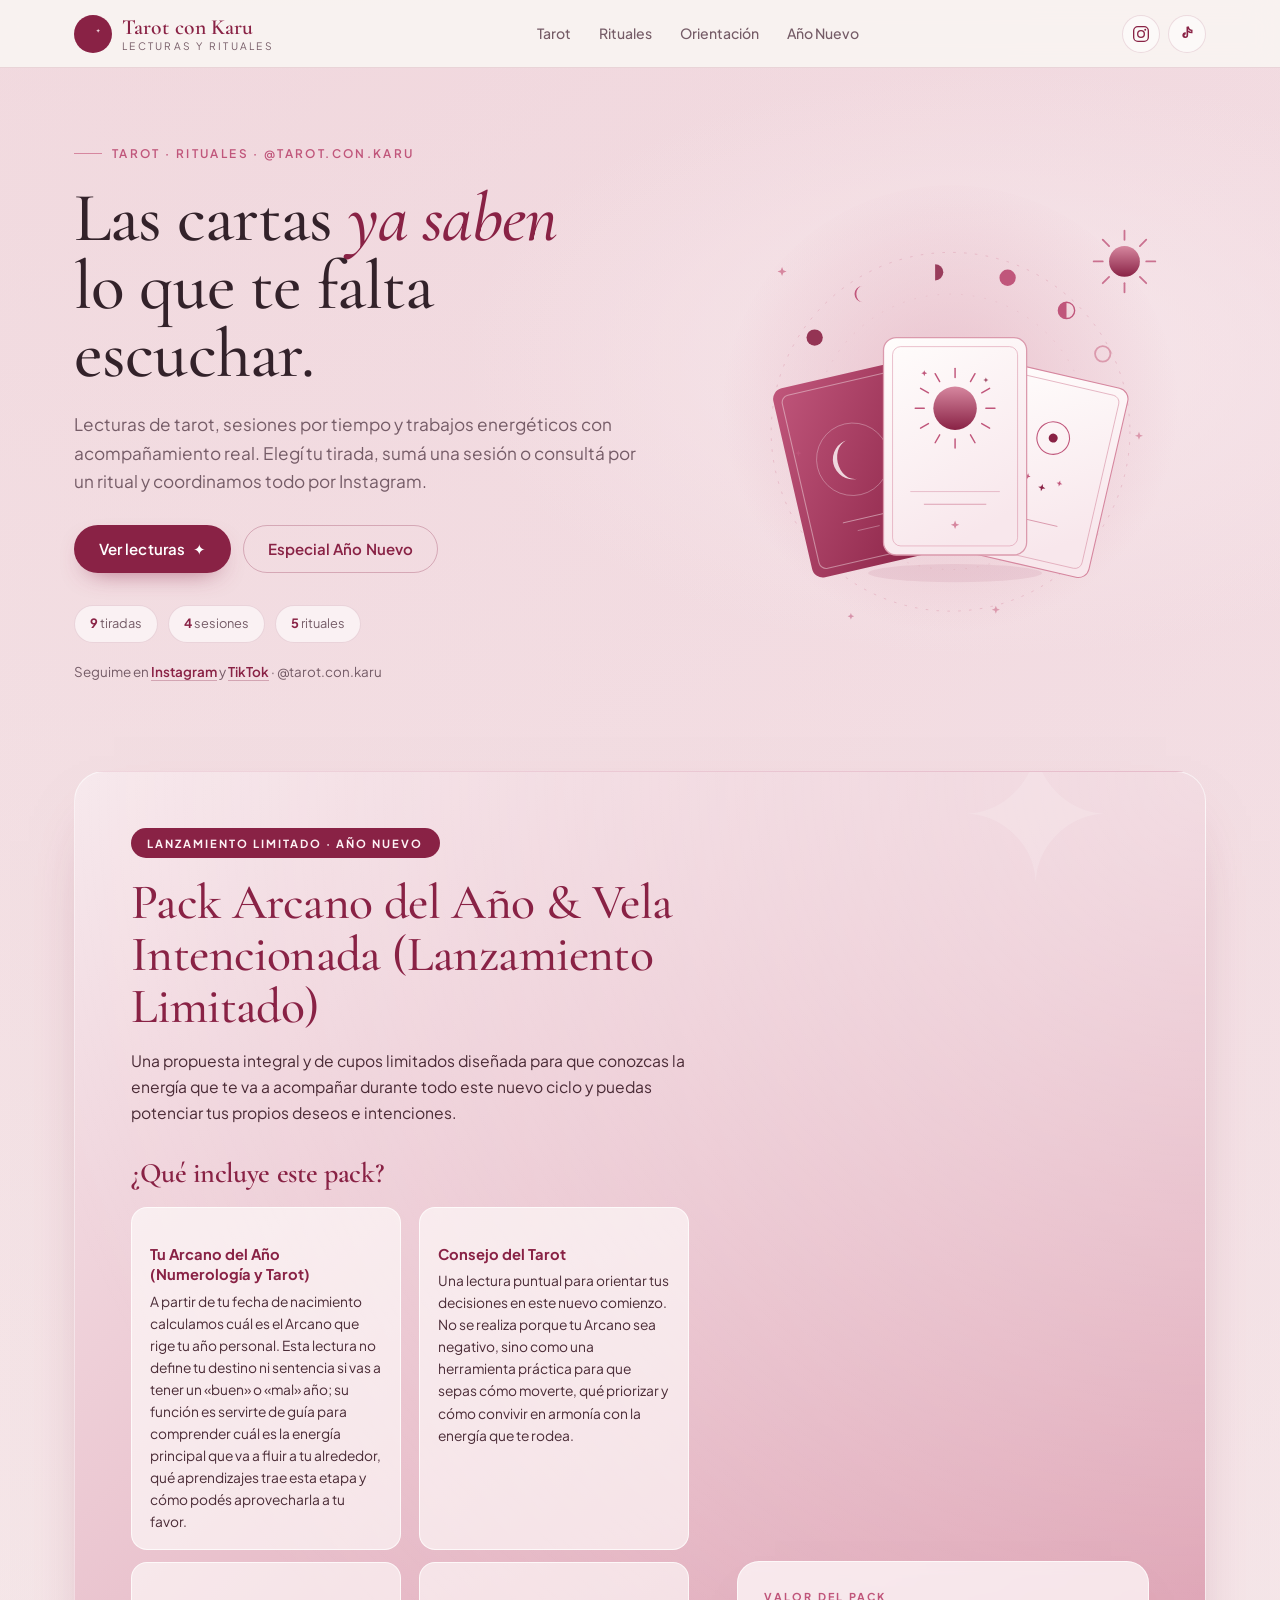
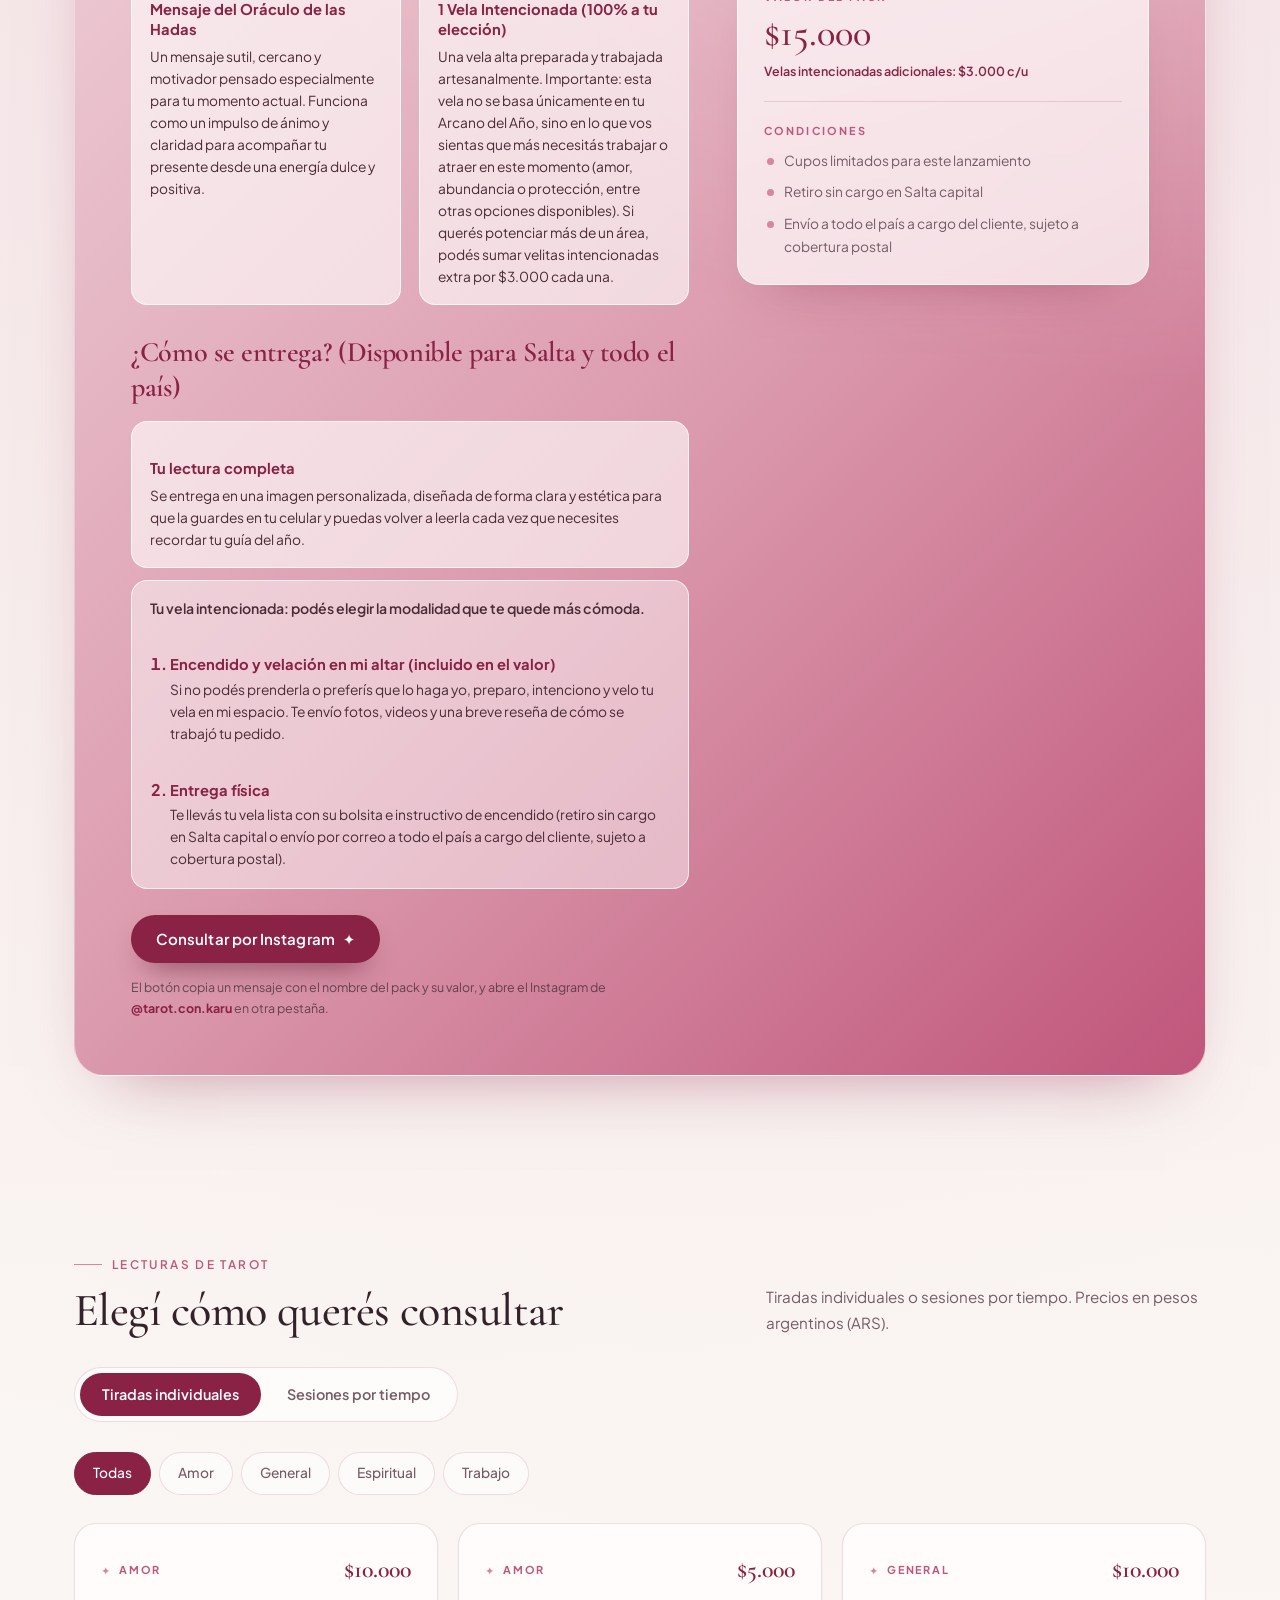
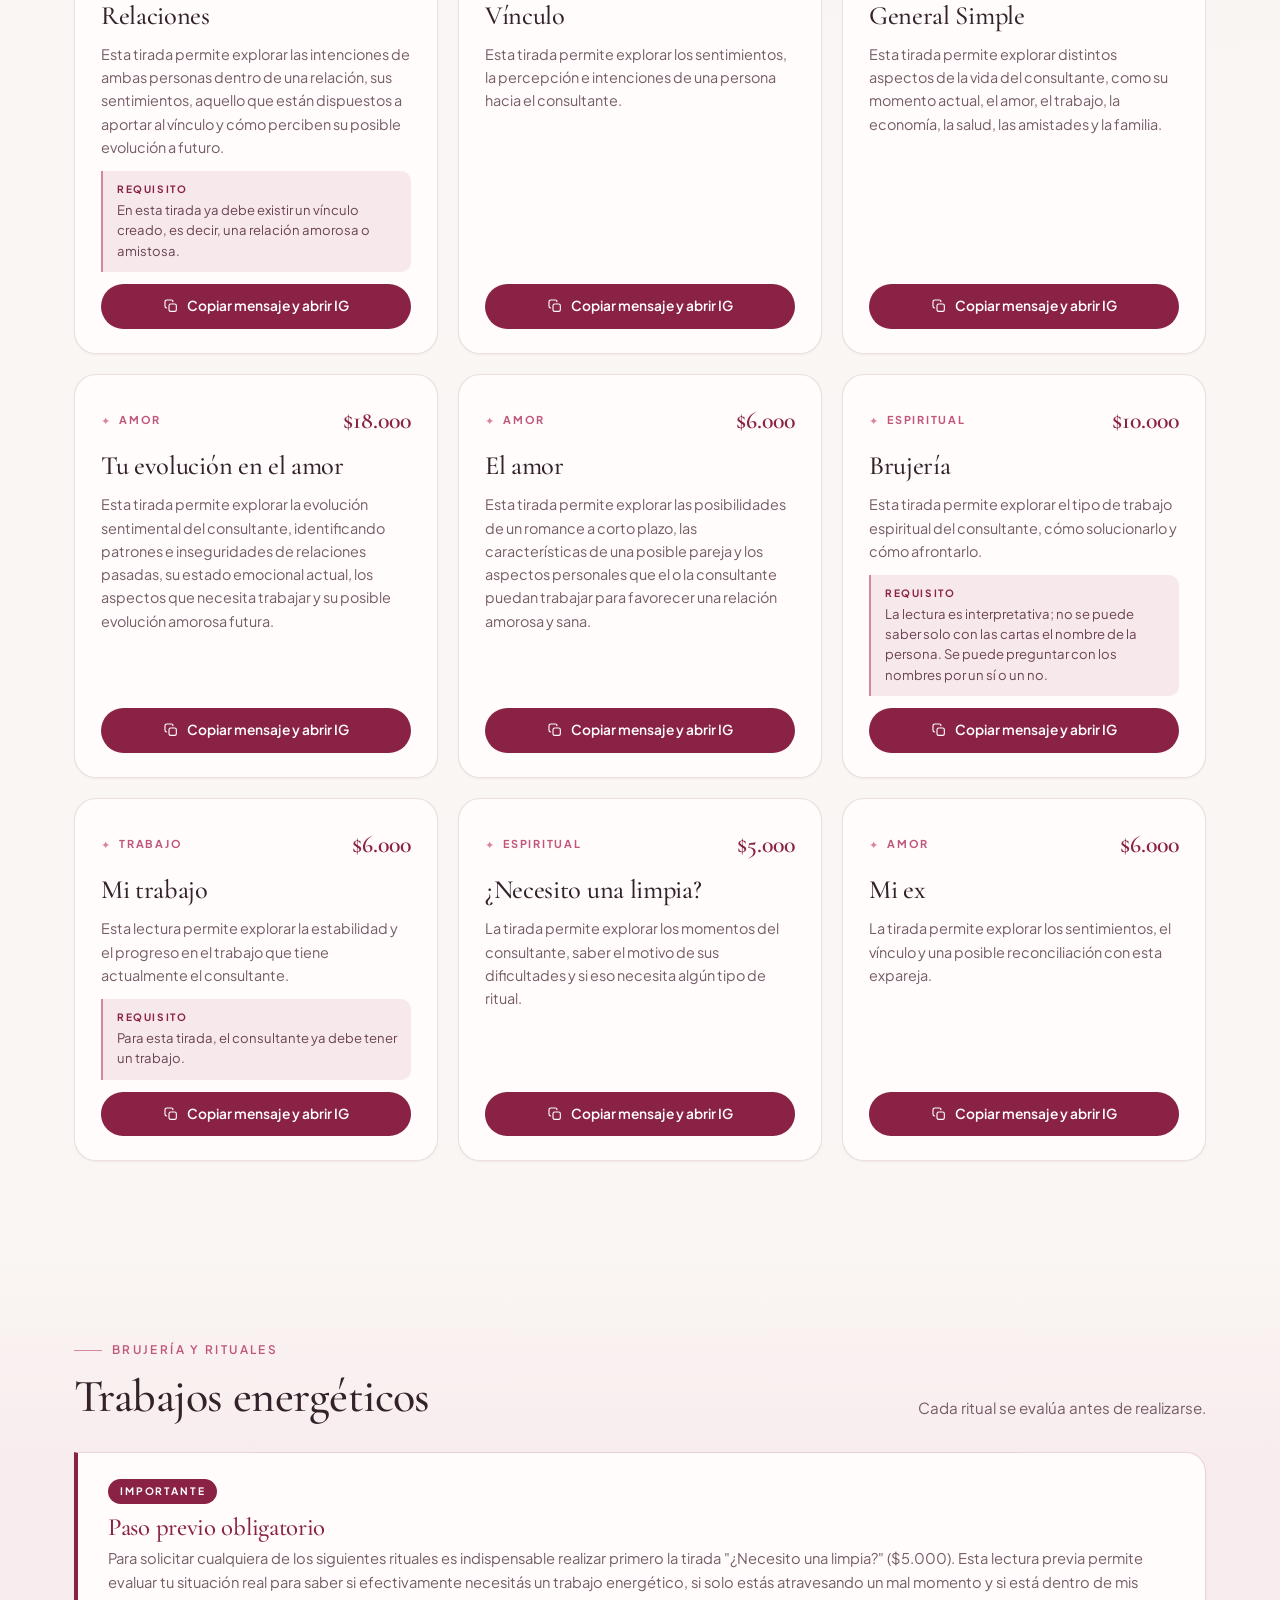
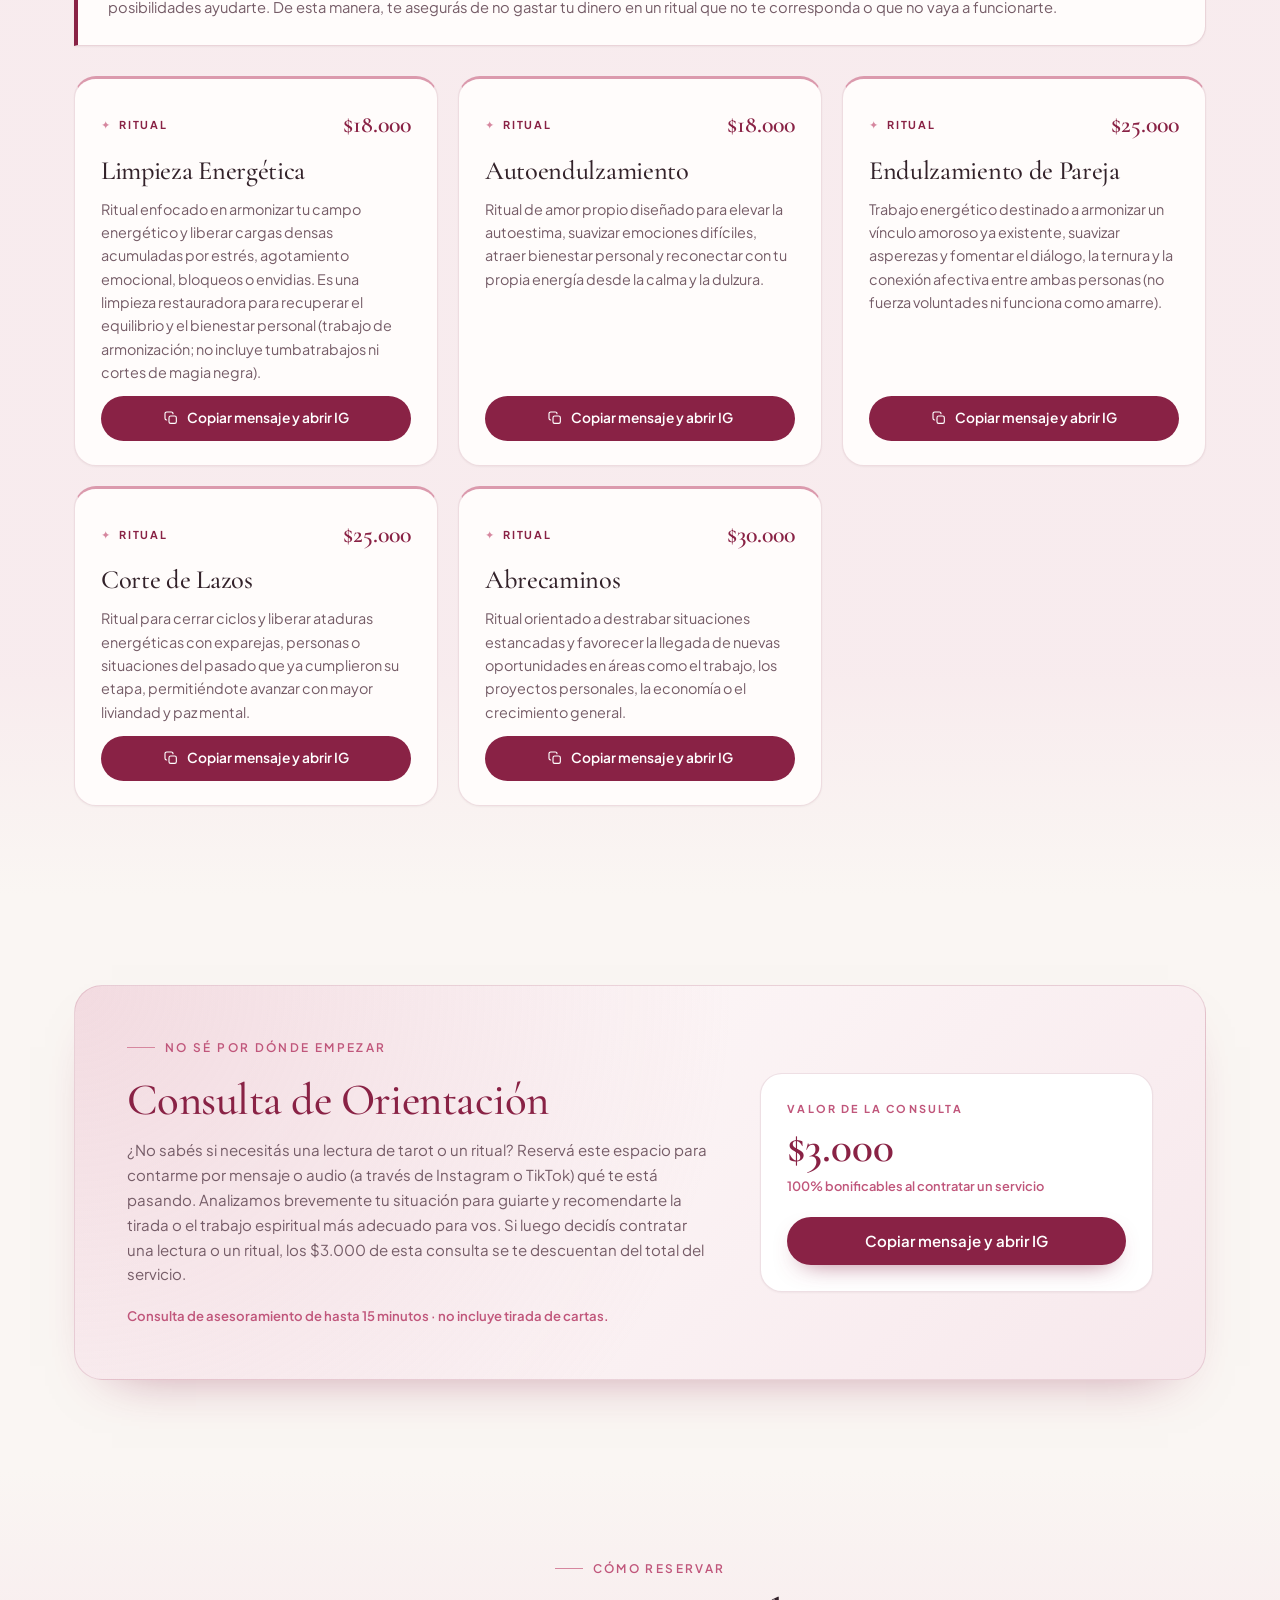
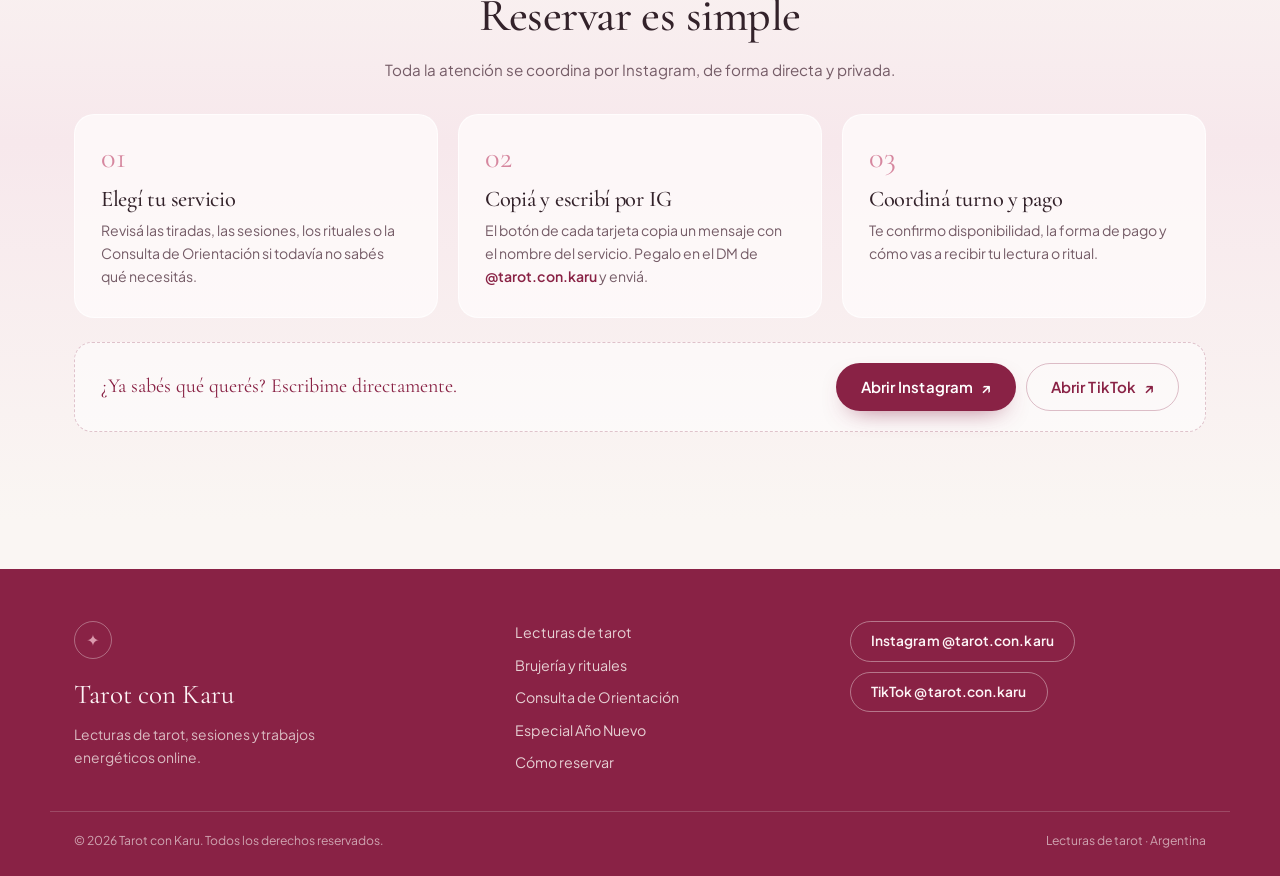
==== commit 588a1416: "feat: detallar el Pack Arcano del Año y Vela Intencionada Reemplaza el placeholder de Año Nuevo con " ====
--- a/public/index.html
+++ b/public/index.html
@@ -6,7 +6,7 @@
     <title>Tarot con Karu · Lecturas, sesiones y rituales</title>
     <meta
       name="description"
-      content="Lecturas de tarot, sesiones por tiempo y rituales con Karu. Tiradas de amor, trabajo y espiritualidad, Consulta de Orientación y la lectura especial de Año Nuevo. Reservá por Instagram."
+      content="Lecturas de tarot, sesiones por tiempo y rituales con Karu. Tiradas de amor, trabajo y espiritualidad, Consulta de Orientación y el Pack Arcano del Año & Vela Intencionada. Reservá por Instagram."
     />
     <meta name="theme-color" content="#FAF6F3" />
     <link
@@ -445,26 +445,41 @@
         <div class="container">
           <div class="newyear-card">
             <div class="newyear-main">
-              <span class="badge" id="an-etiqueta">Edición especial</span>
-              <h2 class="newyear-title" id="an-titulo">Lectura de Año Nuevo</h2>
+              <span class="badge" id="an-etiqueta">Lanzamiento Limitado · Año Nuevo</span>
+              <h2 class="newyear-title" id="an-titulo">
+                Pack Arcano del Año &amp; Vela Intencionada (Lanzamiento Limitado)
+              </h2>
               <p class="newyear-lead" id="an-desc"></p>
-              <ul class="newyear-list" id="an-incluye"></ul>
+
+              <h3 class="newyear-subtitle" id="an-incluye-titulo">
+                ¿Qué incluye este pack?
+              </h3>
+              <div class="newyear-features" id="an-incluye"></div>
+
+              <h3 class="newyear-subtitle" id="an-entrega-titulo">
+                ¿Cómo se entrega? (Disponible para Salta y todo el país)
+              </h3>
+              <div class="newyear-delivery" id="an-entrega"></div>
 
               <button class="btn btn-primary" type="button" data-copy="ano-nuevo">
                 Consultar por Instagram <span aria-hidden="true">✦</span>
               </button>
               <p class="newyear-footnote">
-                El botón copia un mensaje listo y abre el Instagram de
-                <strong>@tarot.con.karu</strong> en otra pestaña.
+                El botón copia un mensaje con el nombre del pack y su valor, y
+                abre el Instagram de <strong>@tarot.con.karu</strong> en otra
+                pestaña.
               </p>
             </div>
 
             <aside
               class="newyear-aside"
-              aria-label="Precio y condiciones de la lectura de Año Nuevo"
+              aria-label="Valor y condiciones del Pack Arcano del Año y Vela Intencionada"
             >
-              <p class="mini-label">Precio de la lectura</p>
-              <p class="newyear-price" id="an-precio">A confirmar</p>
+              <p class="mini-label">Valor del pack</p>
+              <p class="newyear-price" id="an-precio">$15.000</p>
+              <p class="newyear-price-note" id="an-precio-nota">
+                Velas intencionadas adicionales: $3.000 c/u
+              </p>
 
               <div class="aside-divider" aria-hidden="true"></div>
 
@@ -613,7 +628,7 @@
               <span class="step-num" aria-hidden="true">03</span>
               <h3>Coordiná turno y pago</h3>
               <p>
-                Karu te confirma disponibilidad, la forma de pago y cómo vas a
+                Te confirmo disponibilidad, la forma de pago y cómo vas a
                 recibir tu lectura o ritual.
               </p>
             </li>
--- a/public/styles.css
+++ b/public/styles.css
@@ -536,31 +536,83 @@
   color: #4a2b36;
 }
 
-.newyear-list {
+.newyear-subtitle {
+  margin-top: 30px;
+  font-family: var(--serif);
+  font-size: clamp(1.4rem, 2.2vw, 1.8rem);
+  font-weight: 600;
+  line-height: 1.25;
+  color: var(--crimson);
+}
+
+.newyear-features {
   display: grid;
-  grid-template-columns: repeat(auto-fit, minmax(200px, 1fr));
-  gap: 10px 24px;
-  margin: 24px 0 30px;
+  grid-template-columns: repeat(auto-fit, minmax(240px, 1fr));
+  gap: 12px 18px;
   width: 100%;
-}
-
-.newyear-list li {
-  position: relative;
+  margin-top: 16px;
+}
+
+.feature {
+  padding: 16px 18px;
+  border: 1px solid rgba(255, 255, 255, 0.72);
+  border-radius: 16px;
+  background: rgba(255, 253, 252, 0.62);
+}
+
+.feature-title {
+  margin-bottom: 6px;
+  font-size: 0.92rem;
+  font-weight: 700;
+  line-height: 1.4;
+  color: var(--crimson);
+}
+
+.feature-text {
+  font-size: 0.86rem;
+  line-height: 1.6;
+  color: #4a2b36;
+}
+
+.newyear-delivery {
+  display: grid;
+  gap: 12px;
+  width: 100%;
+  margin-top: 16px;
+}
+
+.delivery-modes {
+  padding: 16px 18px 18px;
+  border: 1px solid rgba(255, 255, 255, 0.72);
+  border-radius: 16px;
+  background: rgba(255, 255, 255, 0.45);
+}
+
+.delivery-intro {
+  margin-bottom: 12px;
+  font-size: 0.88rem;
+  font-weight: 600;
+  color: #4a2b36;
+}
+
+.delivery-list {
+  display: grid;
+  gap: 12px;
   padding-left: 20px;
-  font-size: 0.9rem;
-  color: #4a2b36;
-}
-
-.newyear-list li::before {
-  content: "✦";
-  position: absolute;
-  left: 0;
-  top: -1px;
-  color: var(--crimson);
-  font-size: 0.85rem;
+  list-style: decimal;
+}
+
+.delivery-list li::marker {
+  font-weight: 700;
+  color: var(--crimson);
+}
+
+.delivery-mode .feature-title {
+  margin-bottom: 4px;
 }
 
 .newyear-main .btn-primary {
+  margin-top: 26px;
   background: var(--crimson);
   box-shadow: 0 14px 30px -16px rgba(70, 12, 33, 0.9);
 }
@@ -604,6 +656,14 @@
   font-size: clamp(2rem, 3vw, 2.5rem);
   font-weight: 500;
   line-height: 1.1;
+  color: var(--crimson);
+}
+
+.newyear-price-note {
+  margin-top: 8px;
+  font-size: 0.78rem;
+  font-weight: 600;
+  line-height: 1.5;
   color: var(--crimson);
 }
 
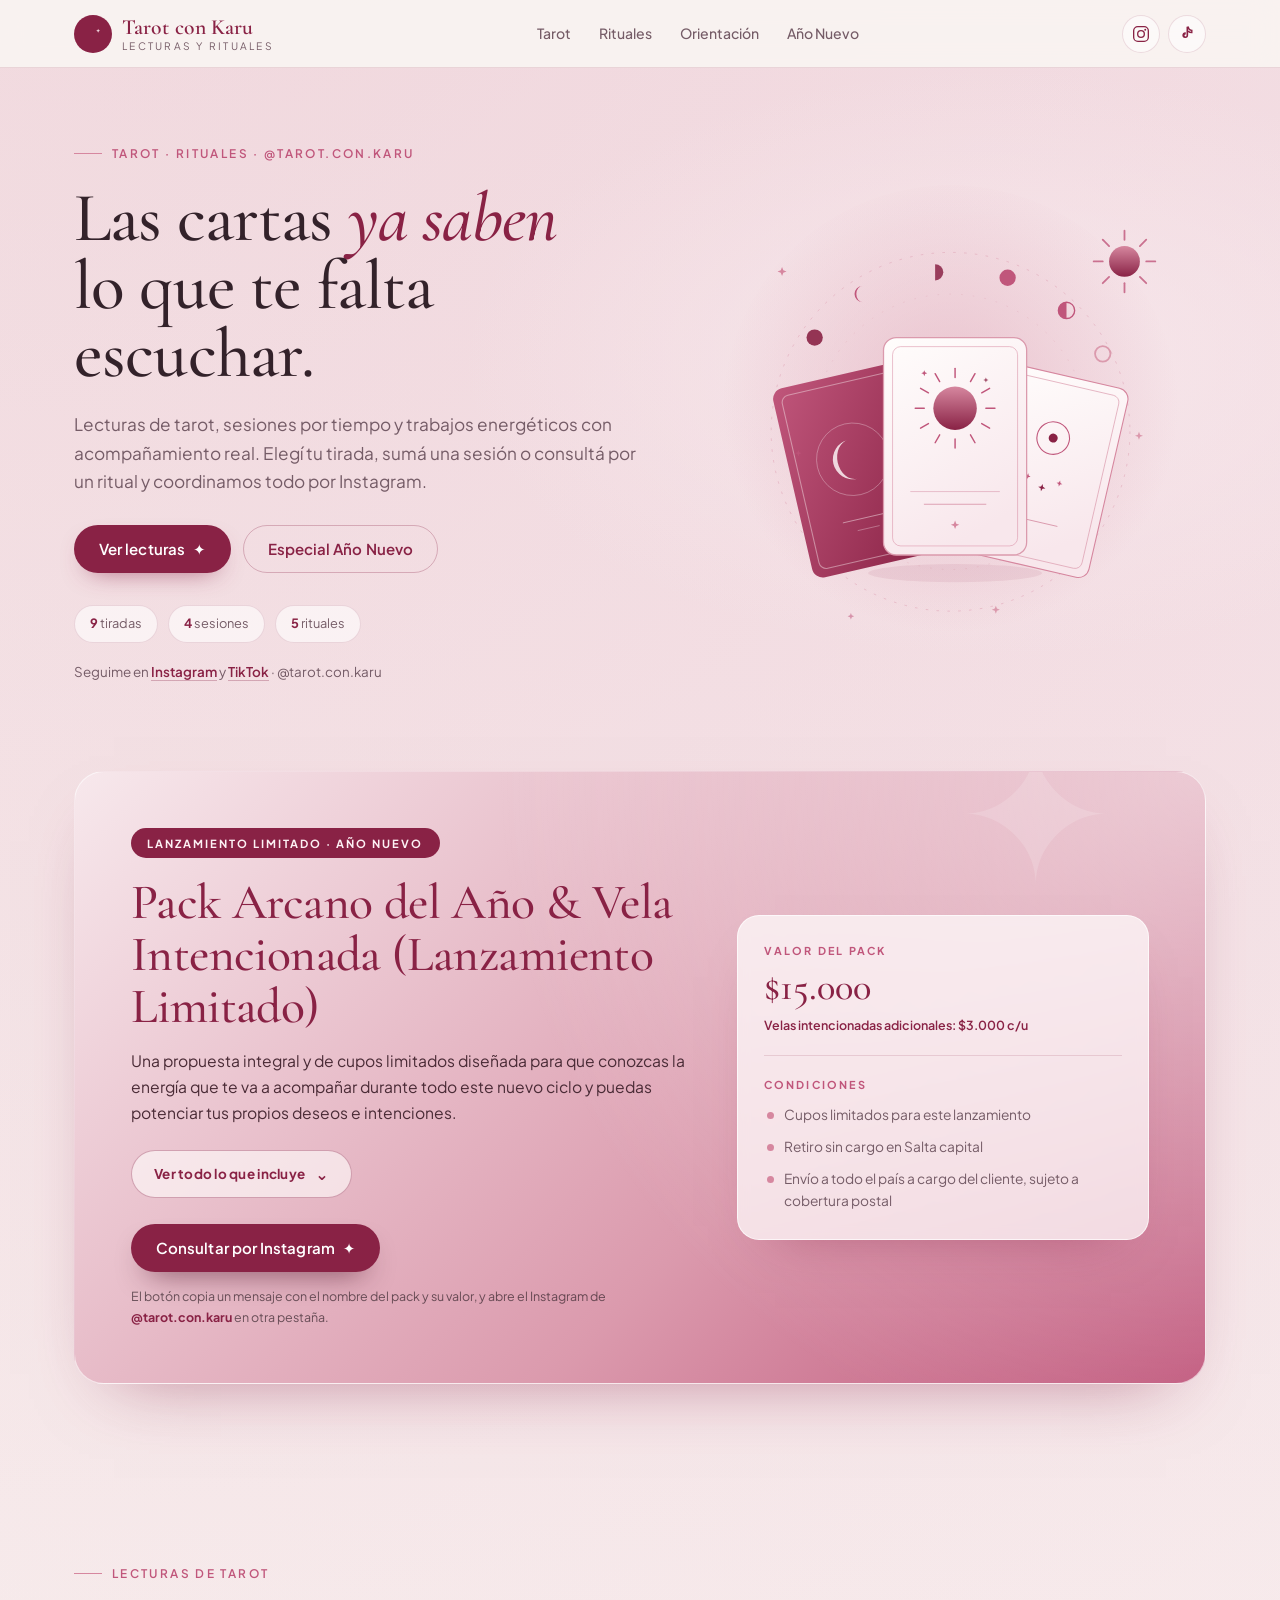
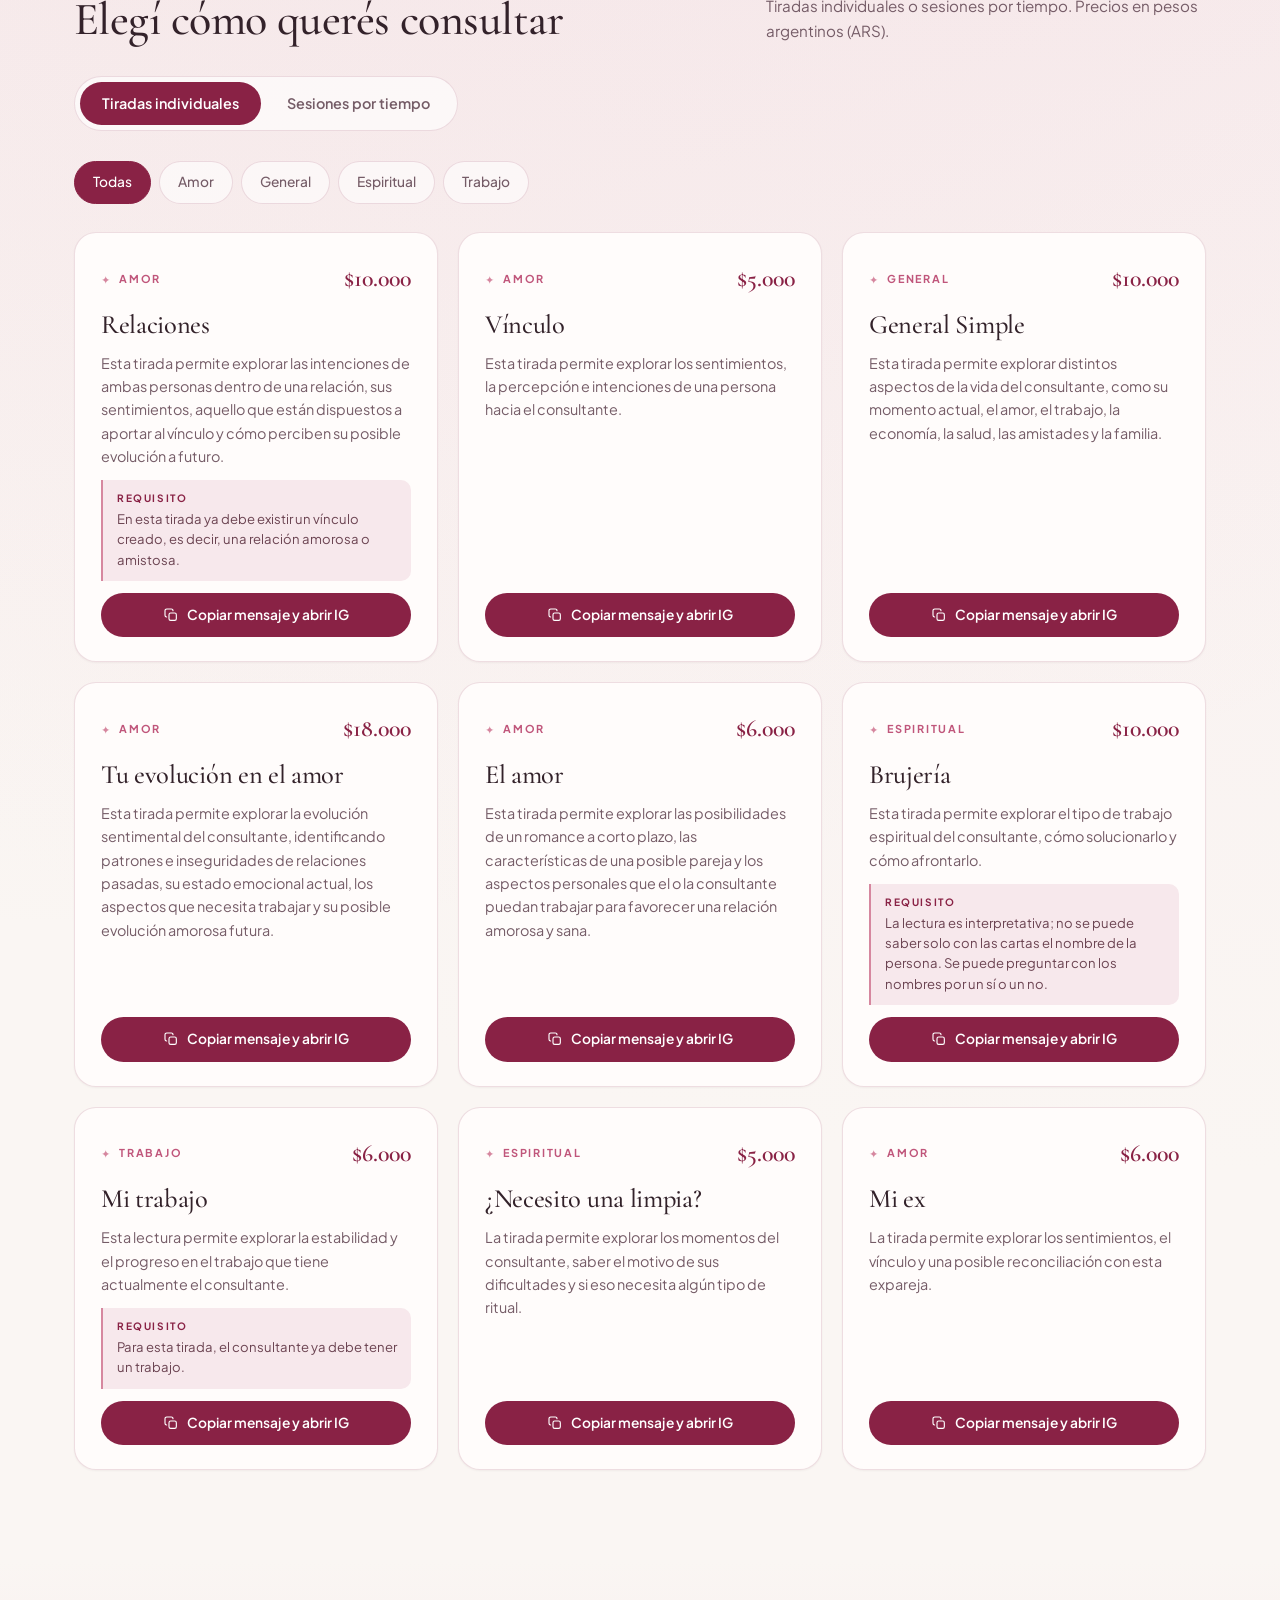
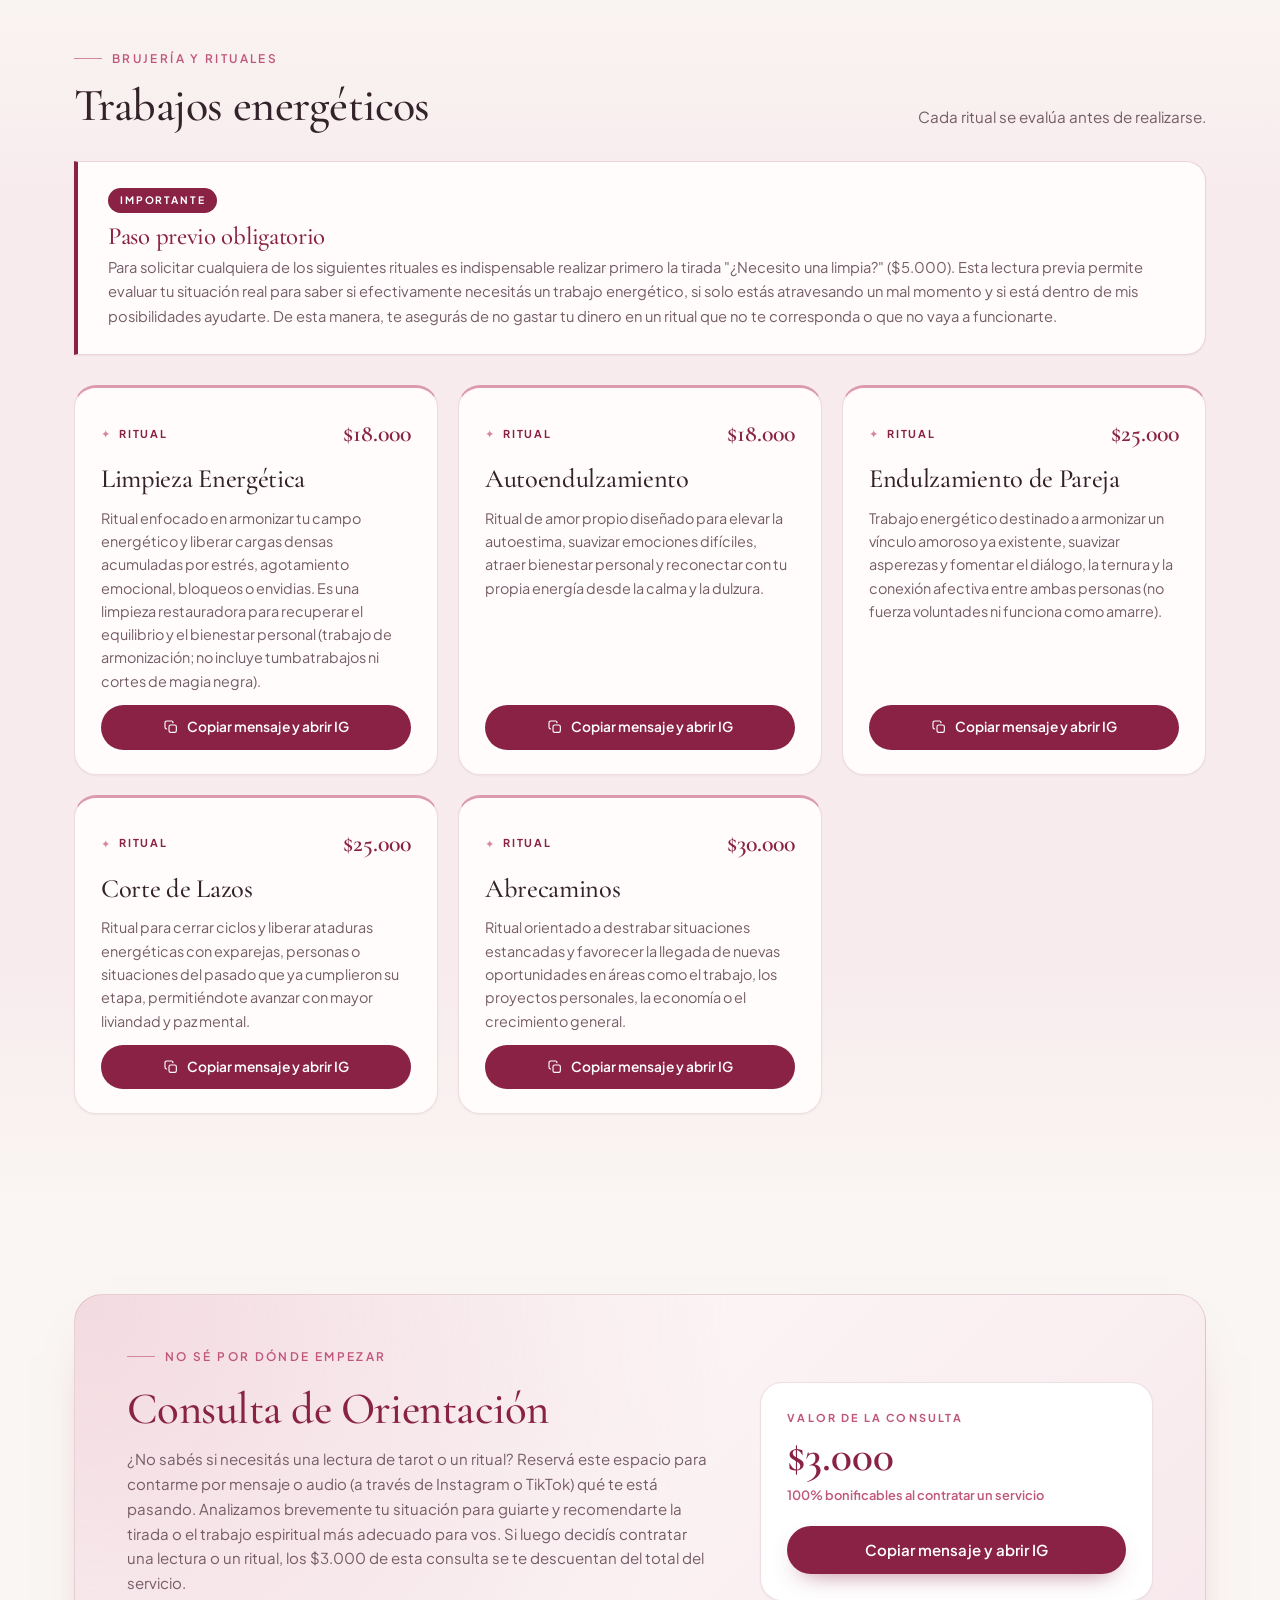
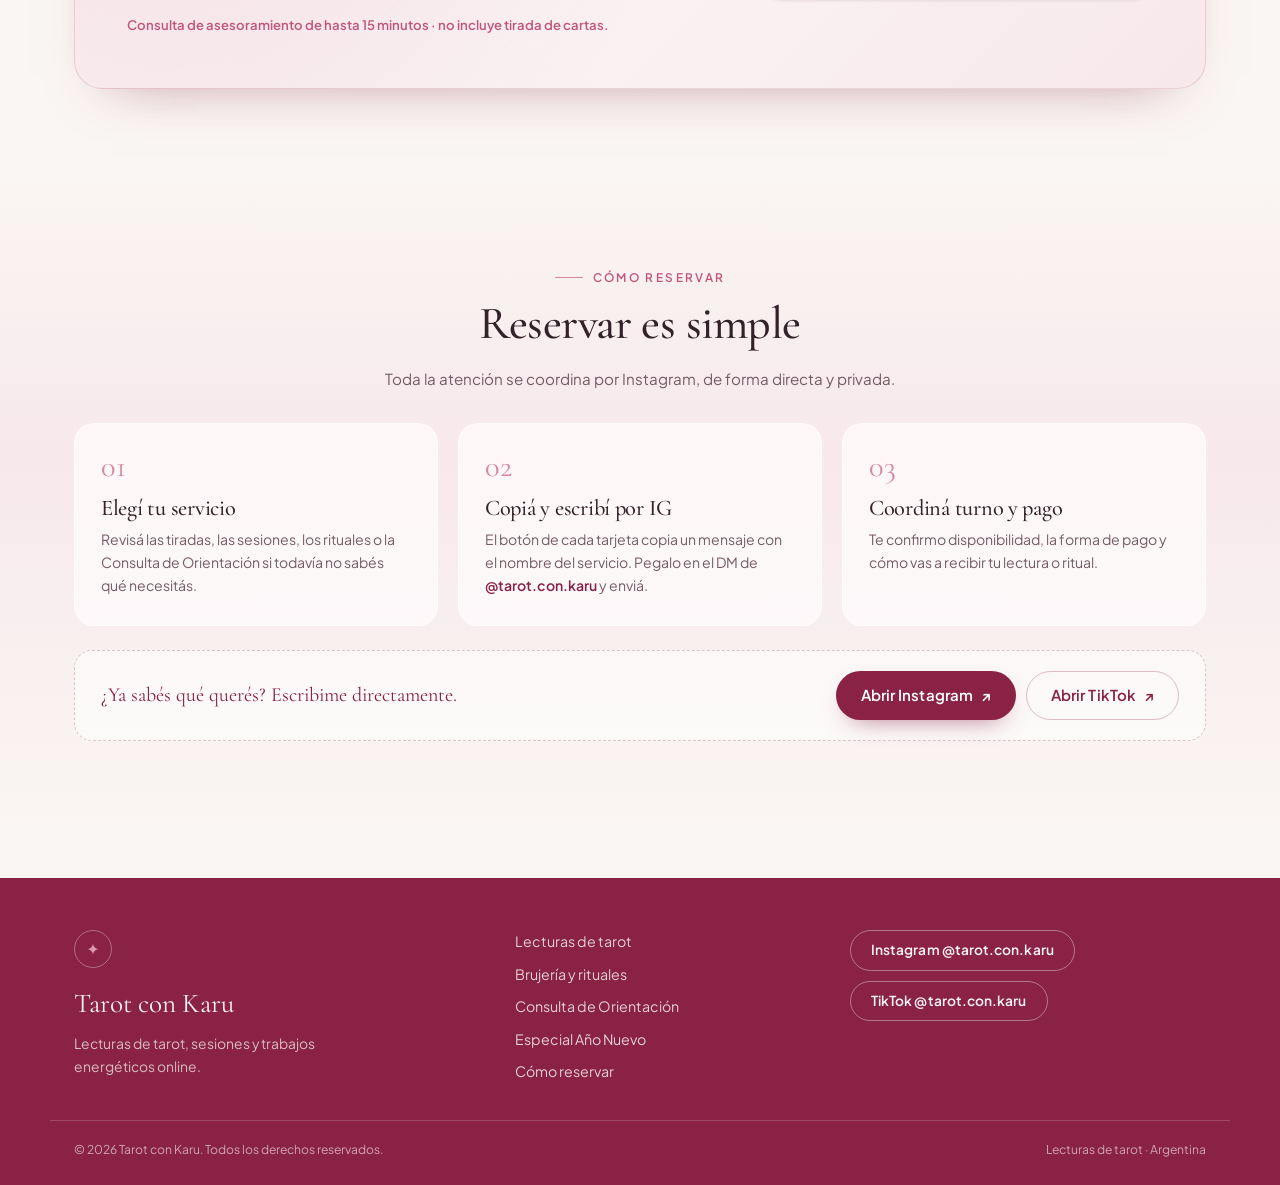
==== commit cd6d9bb4: "feat: plegar el detalle del Pack Arcano del Año Deja a la vista solo el gancho y el precio, y escond" ====
--- a/public/index.html
+++ b/public/index.html
@@ -451,15 +451,28 @@
               </h2>
               <p class="newyear-lead" id="an-desc"></p>
 
-              <h3 class="newyear-subtitle" id="an-incluye-titulo">
-                ¿Qué incluye este pack?
-              </h3>
-              <div class="newyear-features" id="an-incluye"></div>
-
-              <h3 class="newyear-subtitle" id="an-entrega-titulo">
-                ¿Cómo se entrega? (Disponible para Salta y todo el país)
-              </h3>
-              <div class="newyear-delivery" id="an-entrega"></div>
+              <button
+                class="newyear-toggle"
+                type="button"
+                id="an-toggle"
+                aria-expanded="false"
+                aria-controls="an-detalle"
+              >
+                <span class="newyear-toggle-label">Ver todo lo que incluye</span>
+                <span class="newyear-toggle-icon" aria-hidden="true">⌄</span>
+              </button>
+
+              <div class="newyear-details" id="an-detalle" hidden>
+                <h3 class="newyear-subtitle" id="an-incluye-titulo">
+                  ¿Qué incluye este pack?
+                </h3>
+                <div class="newyear-features" id="an-incluye"></div>
+
+                <h3 class="newyear-subtitle" id="an-entrega-titulo">
+                  ¿Cómo se entrega? (Disponible para Salta y todo el país)
+                </h3>
+                <div class="newyear-delivery" id="an-entrega"></div>
+              </div>
 
               <button class="btn btn-primary" type="button" data-copy="ano-nuevo">
                 Consultar por Instagram <span aria-hidden="true">✦</span>
--- a/public/styles.css
+++ b/public/styles.css
@@ -536,6 +536,52 @@
   color: #4a2b36;
 }
 
+.newyear-toggle {
+  display: inline-flex;
+  align-items: center;
+  gap: 10px;
+  margin-top: 24px;
+  padding: 12px 22px;
+  border: 1px solid rgba(137, 34, 69, 0.35);
+  border-radius: 999px;
+  background: rgba(255, 253, 252, 0.6);
+  color: var(--crimson);
+  font-family: inherit;
+  font-size: 0.84rem;
+  font-weight: 700;
+  letter-spacing: 0.02em;
+  cursor: pointer;
+  transition: background 0.2s ease, border-color 0.2s ease;
+}
+
+.newyear-toggle:hover {
+  background: rgba(255, 253, 252, 0.92);
+  border-color: var(--crimson);
+}
+
+.newyear-toggle:focus-visible {
+  outline: 2px solid var(--crimson);
+  outline-offset: 3px;
+}
+
+.newyear-toggle-icon {
+  font-size: 1rem;
+  line-height: 1;
+  transition: transform 0.25s ease;
+}
+
+.newyear-toggle[aria-expanded="true"] .newyear-toggle-icon {
+  transform: rotate(180deg);
+}
+
+.newyear-details {
+  width: 100%;
+}
+
+.newyear-details .newyear-subtitle:first-child {
+  margin-top: 26px;
+}
+
 .newyear-subtitle {
   margin-top: 30px;
   font-family: var(--serif);
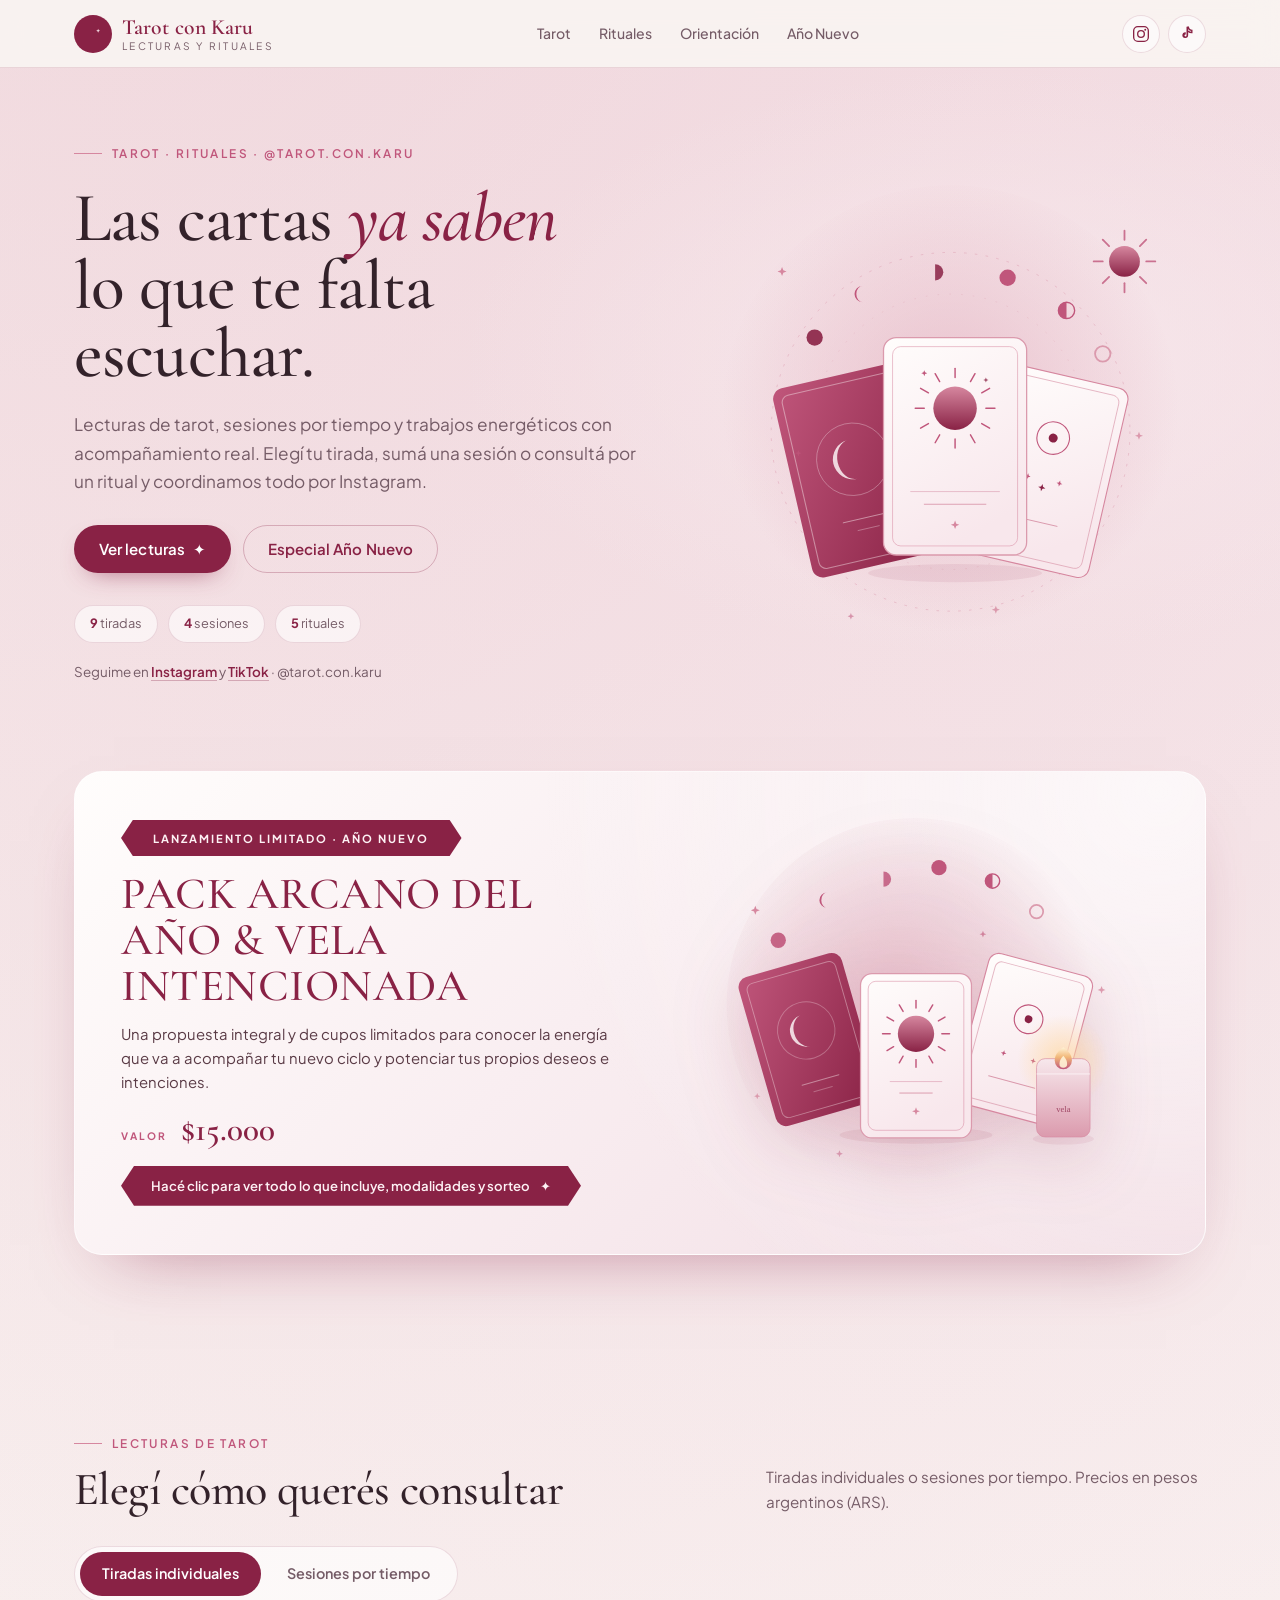
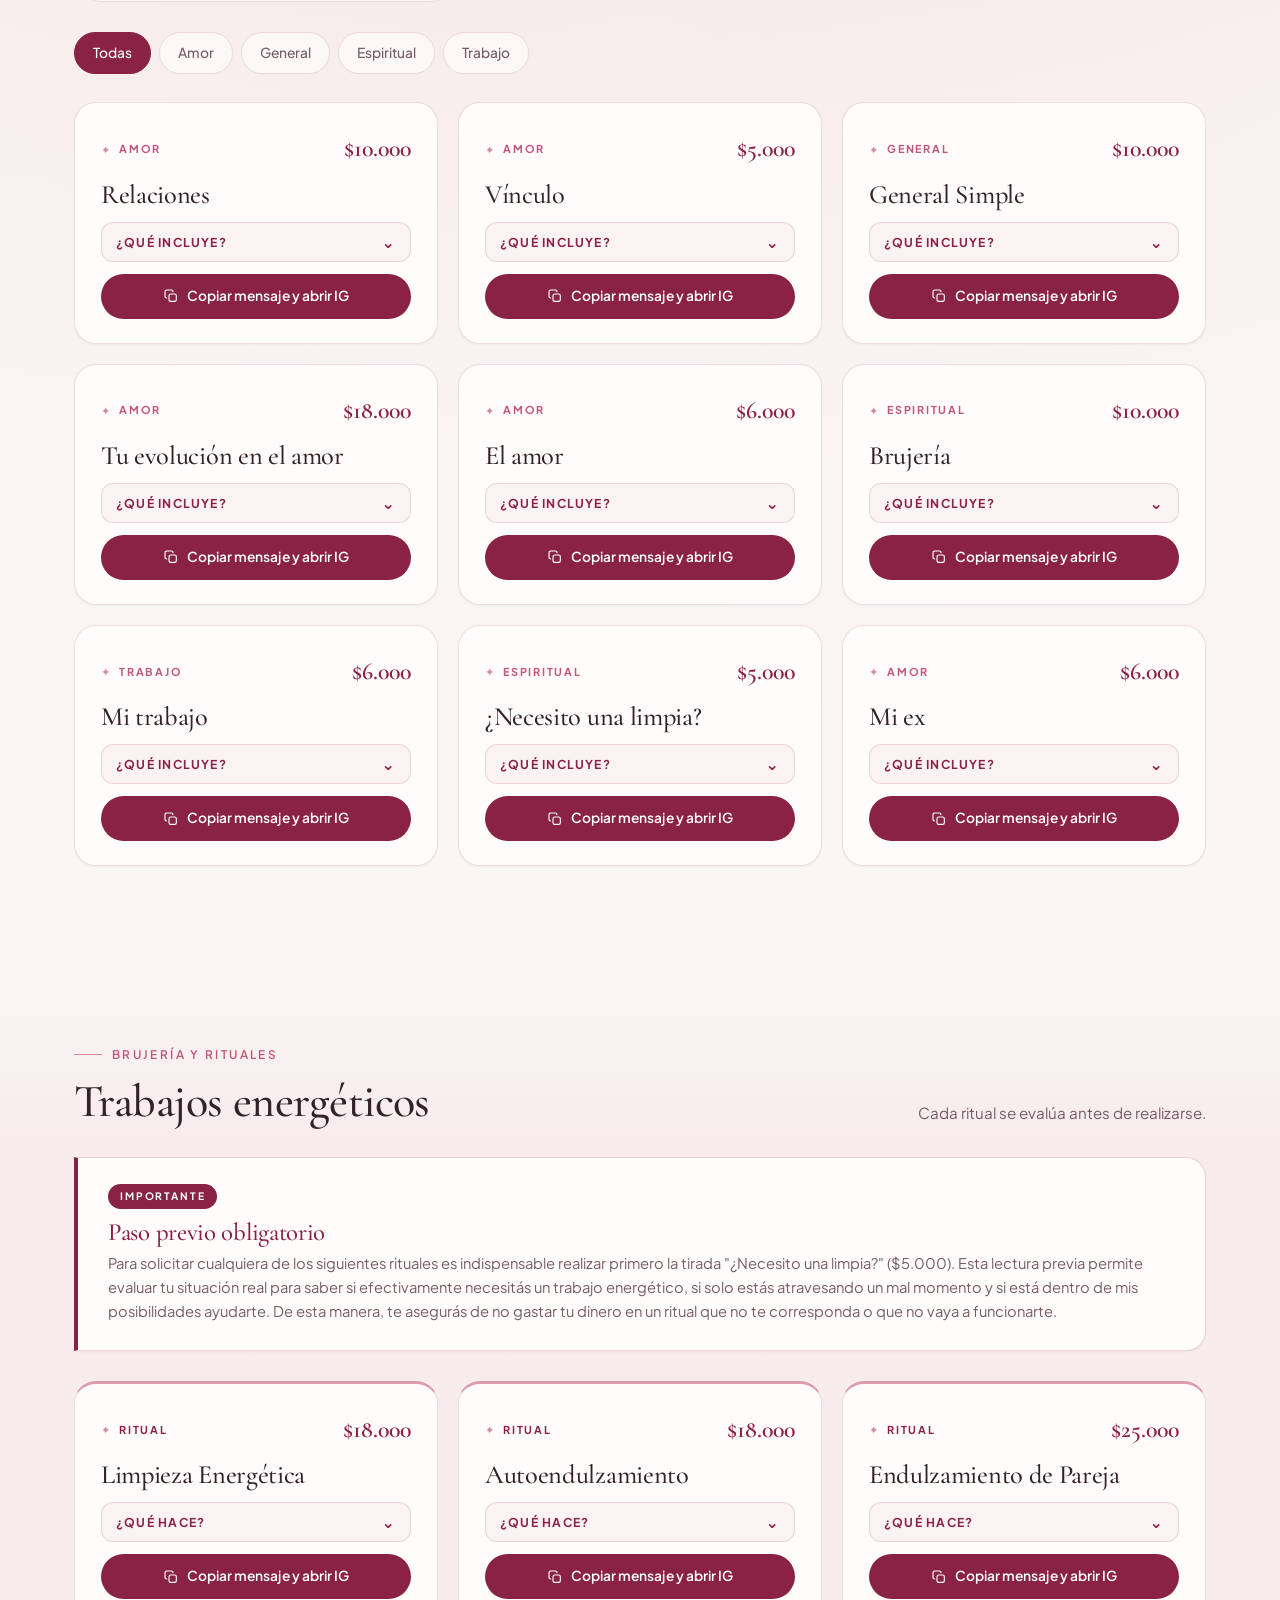
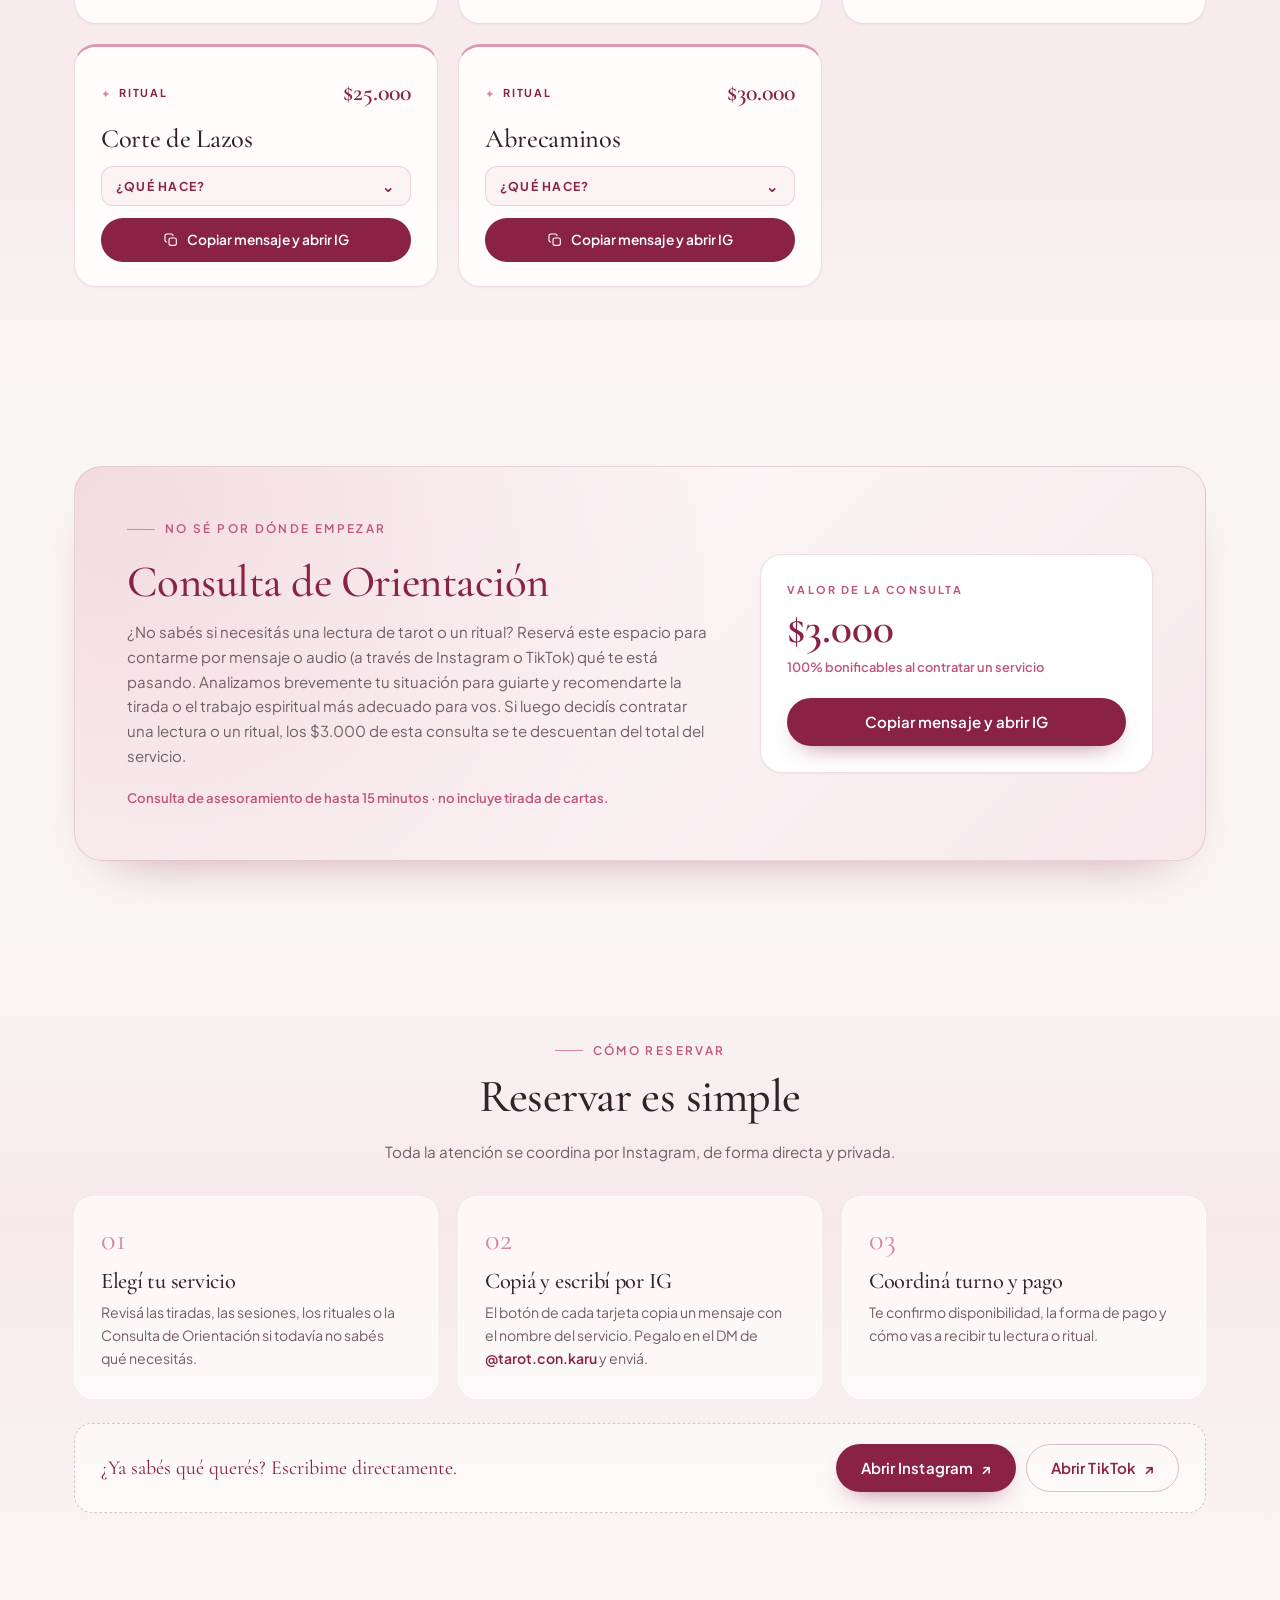
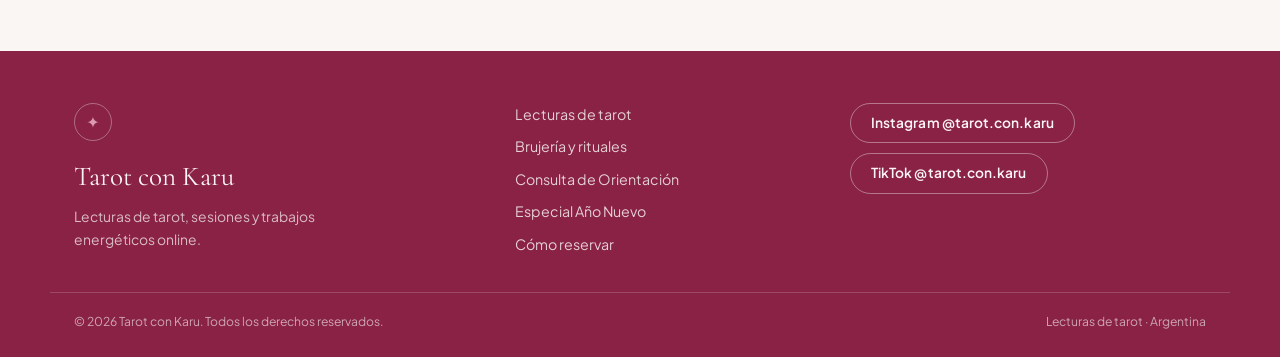
==== commit 8a8b9315: "Convierte el Pack Arcano del Año en banner cliqueable con página propia El pack pasa a public/arcano" ====
--- a/public/index.html
+++ b/public/index.html
@@ -51,7 +51,7 @@
           <a href="#tarot">Tarot</a>
           <a href="#rituales">Rituales</a>
           <a href="#orientacion">Orientación</a>
-          <a href="#ano-nuevo">Año Nuevo</a>
+          <a href="./arcano-del-ano.html">Año Nuevo</a>
         </nav>
 
         <div class="header-social">
@@ -443,63 +443,32 @@
       <!-- ================= AÑO NUEVO ================= -->
       <section class="section section-newyear" id="ano-nuevo">
         <div class="container">
-          <div class="newyear-card">
-            <div class="newyear-main">
-              <span class="badge" id="an-etiqueta">Lanzamiento Limitado · Año Nuevo</span>
-              <h2 class="newyear-title" id="an-titulo">
-                Pack Arcano del Año &amp; Vela Intencionada (Lanzamiento Limitado)
+          <a class="arcano-banner" id="an-link" href="./arcano-del-ano.html">
+            <div class="arcano-banner-body">
+              <span class="badge badge--ribbon" id="an-etiqueta">Lanzamiento Limitado · Año Nuevo</span>
+              <h2 class="arcano-banner-title" id="an-titulo">
+                Pack Arcano del Año &amp; Vela Intencionada
               </h2>
-              <p class="newyear-lead" id="an-desc"></p>
-
-              <button
-                class="newyear-toggle"
-                type="button"
-                id="an-toggle"
-                aria-expanded="false"
-                aria-controls="an-detalle"
-              >
-                <span class="newyear-toggle-label">Ver todo lo que incluye</span>
-                <span class="newyear-toggle-icon" aria-hidden="true">⌄</span>
-              </button>
-
-              <div class="newyear-details" id="an-detalle" hidden>
-                <h3 class="newyear-subtitle" id="an-incluye-titulo">
-                  ¿Qué incluye este pack?
-                </h3>
-                <div class="newyear-features" id="an-incluye"></div>
-
-                <h3 class="newyear-subtitle" id="an-entrega-titulo">
-                  ¿Cómo se entrega? (Disponible para Salta y todo el país)
-                </h3>
-                <div class="newyear-delivery" id="an-entrega"></div>
-              </div>
-
-              <button class="btn btn-primary" type="button" data-copy="ano-nuevo">
-                Consultar por Instagram <span aria-hidden="true">✦</span>
-              </button>
-              <p class="newyear-footnote">
-                El botón copia un mensaje con el nombre del pack y su valor, y
-                abre el Instagram de <strong>@tarot.con.karu</strong> en otra
-                pestaña.
+              <p class="arcano-banner-desc" id="an-desc"></p>
+              <p class="arcano-banner-meta">
+                <span class="arcano-banner-price-label">Valor</span>
+                <span class="arcano-banner-price" id="an-precio">$15.000</span>
               </p>
+              <span class="arcano-banner-cta">
+                <span id="an-cta">Hacé clic para ver todo lo que incluye, modalidades y sorteo</span>
+                <span aria-hidden="true">✦</span>
+              </span>
             </div>
-
-            <aside
-              class="newyear-aside"
-              aria-label="Valor y condiciones del Pack Arcano del Año y Vela Intencionada"
-            >
-              <p class="mini-label">Valor del pack</p>
-              <p class="newyear-price" id="an-precio">$15.000</p>
-              <p class="newyear-price-note" id="an-precio-nota">
-                Velas intencionadas adicionales: $3.000 c/u
-              </p>
-
-              <div class="aside-divider" aria-hidden="true"></div>
-
-              <p class="mini-label">Condiciones</p>
-              <ul class="cond-list" id="an-cond"></ul>
-            </aside>
-          </div>
+            <div class="arcano-banner-art">
+              <img
+                src="assets/arcano-pack.svg"
+                alt="Cartas de tarot, mensaje de las hadas y una vela intencionada encendida"
+                width="460"
+                height="400"
+                loading="lazy"
+              />
+            </div>
+          </a>
         </div>
       </section>
 
@@ -687,7 +656,7 @@
           <a href="#tarot">Lecturas de tarot</a>
           <a href="#rituales">Brujería y rituales</a>
           <a href="#orientacion">Consulta de Orientación</a>
-          <a href="#ano-nuevo">Especial Año Nuevo</a>
+          <a href="./arcano-del-ano.html">Especial Año Nuevo</a>
           <a href="#como-reservar">Cómo reservar</a>
         </nav>
 
--- a/public/styles.css
+++ b/public/styles.css
@@ -475,40 +475,113 @@
   justify-content: center;
 }
 
-/* ---------------- Año Nuevo ---------------- */
-
-.newyear-card {
+/* ---------------- Banner Año Nuevo (landing) ---------------- */
+
+.arcano-banner {
   position: relative;
   display: grid;
-  grid-template-columns: minmax(0, 1.15fr) minmax(0, 0.85fr);
-  gap: clamp(24px, 4vw, 48px);
-  padding: clamp(28px, 4.4vw, 56px);
-  border: 1px solid rgba(255, 255, 255, 0.6);
-  border-radius: 30px;
+  grid-template-columns: minmax(0, 1.08fr) minmax(0, 0.92fr);
+  align-items: center;
+  gap: clamp(16px, 3vw, 32px);
+  padding: clamp(24px, 3.6vw, 46px);
+  border: 1px solid rgba(255, 255, 255, 0.75);
+  border-radius: 28px;
   background:
-    radial-gradient(circle at 100% 0%, rgba(255, 255, 255, 0.5), transparent 55%),
-    linear-gradient(135deg, #f7e8ec 0%, #db9aad 62%, #c0567b 100%);
+    radial-gradient(circle at 96% 4%, rgba(255, 255, 255, 0.7), transparent 52%),
+    linear-gradient(135deg, #fffdfc 0%, #f9eef1 46%, #f2dde4 100%);
   box-shadow: var(--shadow-lg);
   overflow: hidden;
-}
-
-.newyear-card::before {
-  content: "✦";
-  position: absolute;
-  top: -44px;
-  right: 8%;
-  font-family: var(--serif);
-  font-size: 190px;
-  line-height: 1;
-  color: rgba(255, 255, 255, 0.16);
-  pointer-events: none;
-}
-
-.newyear-main {
+  transition:
+    transform 0.28s ease,
+    box-shadow 0.28s ease,
+    border-color 0.28s ease;
+}
+
+.arcano-banner:hover {
+  transform: translateY(-3px);
+  border-color: rgba(192, 86, 123, 0.45);
+  box-shadow: 0 34px 74px -40px rgba(137, 34, 69, 0.65);
+}
+
+.arcano-banner-body {
   position: relative;
   display: flex;
   flex-direction: column;
   align-items: flex-start;
+}
+
+.arcano-banner-title {
+  max-width: 20ch;
+  font-size: clamp(1.85rem, 3.5vw, 2.85rem);
+  line-height: 1.02;
+  letter-spacing: 0.012em;
+  text-transform: uppercase;
+  color: var(--crimson);
+}
+
+.arcano-banner-desc {
+  max-width: 46ch;
+  margin-top: 14px;
+  font-size: 0.93rem;
+  line-height: 1.6;
+  color: #5a3b46;
+}
+
+.arcano-banner-meta {
+  display: flex;
+  flex-wrap: wrap;
+  align-items: baseline;
+  gap: 8px 14px;
+  margin-top: 18px;
+}
+
+.arcano-banner-price-label {
+  font-size: 0.64rem;
+  font-weight: 700;
+  letter-spacing: 0.2em;
+  text-transform: uppercase;
+  color: var(--rosy);
+}
+
+.arcano-banner-price {
+  font-family: var(--serif);
+  font-size: clamp(1.75rem, 2.6vw, 2.15rem);
+  font-weight: 600;
+  line-height: 1;
+  color: var(--crimson);
+}
+
+.arcano-banner-cta {
+  display: inline-flex;
+  align-items: center;
+  gap: 10px;
+  margin-top: 20px;
+  padding: 11px 30px;
+  background: var(--crimson);
+  color: #fdf1f4;
+  clip-path: polygon(
+    0 50%,
+    13px 0,
+    calc(100% - 13px) 0,
+    100% 50%,
+    calc(100% - 13px) 100%,
+    13px 100%
+  );
+  font-size: 0.82rem;
+  font-weight: 600;
+  line-height: 1.35;
+  transition: background-color 0.2s ease;
+}
+
+.arcano-banner:hover .arcano-banner-cta {
+  background: var(--crimson-dark);
+}
+
+.arcano-banner-art img {
+  width: min(100%, 440px);
+  height: auto;
+  margin-inline: auto;
+  filter: drop-shadow(0 20px 34px rgba(137, 34, 69, 0.18));
 }
 
 .badge {
@@ -524,127 +597,278 @@
   text-transform: uppercase;
 }
 
-.newyear-title {
-  font-size: clamp(2.1rem, 4vw, 3.1rem);
-  color: var(--crimson);
-}
-
-.newyear-lead {
+.badge--ribbon {
+  margin-bottom: 16px;
+  padding: 9px 32px;
+  border-radius: 0;
+  clip-path: polygon(
+    0 50%,
+    12px 0,
+    calc(100% - 12px) 0,
+    100% 50%,
+    calc(100% - 12px) 100%,
+    12px 100%
+  );
+}
+
+/* ---------------- Página del Pack Arcano ---------------- */
+
+.back-link {
+  display: inline-flex;
+  align-items: center;
+  gap: 8px;
+  margin-bottom: 18px;
+  font-size: 0.83rem;
+  font-weight: 600;
+  color: var(--crimson);
+}
+
+.back-link:hover {
+  text-decoration: underline;
+  text-underline-offset: 3px;
+}
+
+.arcano-hero {
+  padding-block: clamp(20px, 3.4vw, 40px) clamp(20px, 3vw, 32px);
+}
+
+.arcano-hero-card {
+  display: grid;
+  grid-template-columns: minmax(0, 1.05fr) minmax(0, 0.95fr);
+  align-items: center;
+  gap: clamp(18px, 3vw, 40px);
+  padding: clamp(26px, 4vw, 54px);
+  border: 1px solid rgba(255, 255, 255, 0.75);
+  border-radius: 30px;
+  background:
+    radial-gradient(circle at 100% 0%, rgba(255, 255, 255, 0.65), transparent 55%),
+    linear-gradient(135deg, #fffdfc 0%, #f9eef1 55%, #f0d9e1 100%);
+  box-shadow: var(--shadow-lg);
+}
+
+.arcano-title {
+  max-width: 22ch;
+  font-size: clamp(2rem, 4.2vw, 3.15rem);
+  line-height: 1.03;
+  color: var(--crimson);
+}
+
+.arcano-lead {
   max-width: 58ch;
   margin-top: 16px;
-  font-size: 0.98rem;
-  color: #4a2b36;
-}
-
-.newyear-toggle {
-  display: inline-flex;
-  align-items: center;
+  font-size: 0.97rem;
+  color: #5a3b46;
+}
+
+.arcano-hero-actions {
+  display: flex;
+  flex-wrap: wrap;
+  gap: 10px;
+  margin-top: 26px;
+}
+
+.arcano-hero-actions .btn {
+  font-size: 0.88rem;
+}
+
+.arcano-hero-note {
+  max-width: 52ch;
+  margin-top: 12px;
+  font-size: 0.76rem;
+  line-height: 1.55;
+  color: var(--muted);
+}
+
+.arcano-hero-note strong {
+  color: var(--crimson);
+}
+
+.arcano-hero-art img {
+  width: min(100%, 420px);
+  height: auto;
+  margin-inline: auto;
+  filter: drop-shadow(0 20px 34px rgba(137, 34, 69, 0.18));
+}
+
+.arcano-meta {
+  display: grid;
+  grid-template-columns: minmax(0, 1fr) minmax(0, 1fr);
+  gap: clamp(18px, 3vw, 36px);
+  margin-top: 18px;
+  padding: clamp(22px, 3vw, 34px);
+  border: 1px solid var(--line);
+  border-radius: 22px;
+  background: var(--card);
+  box-shadow: var(--shadow-sm);
+}
+
+.arcano-meta-block + .arcano-meta-block {
+  padding-left: clamp(18px, 3vw, 36px);
+  border-left: 1px solid var(--line);
+}
+
+.arcano-inner {
+  max-width: 980px;
+}
+
+.arcano-section--blush {
+  background: linear-gradient(
+    180deg,
+    rgba(247, 232, 236, 0) 0%,
+    rgba(247, 232, 236, 0.85) 16%,
+    rgba(247, 232, 236, 0.85) 84%,
+    rgba(247, 232, 236, 0) 100%
+  );
+}
+
+.arcano-h2 {
+  font-size: clamp(1.85rem, 3.3vw, 2.6rem);
+  line-height: 1.1;
+  color: var(--crimson);
+}
+
+.arcano-section-head {
+  margin-bottom: 26px;
+}
+
+.sorteo-card {
+  padding: clamp(24px, 3.6vw, 44px);
+  border: 1px solid rgba(137, 34, 69, 0.16);
+  border-left: 4px solid var(--crimson);
+  border-radius: 0 24px 24px 0;
+  background: var(--card);
+  box-shadow: var(--shadow-sm);
+}
+
+.sorteo-eyebrow {
+  font-size: 0.66rem;
+  font-weight: 700;
+  letter-spacing: 0.22em;
+  text-transform: uppercase;
+  color: var(--rosy);
+}
+
+.sorteo-card h2 {
+  margin-top: 8px;
+  font-size: clamp(1.7rem, 3vw, 2.35rem);
+  color: var(--crimson);
+}
+
+.sorteo-text {
+  max-width: 80ch;
+  margin-top: 14px;
+  font-size: 0.94rem;
+  line-height: 1.7;
+  color: var(--muted);
+}
+
+.sorteo-actions {
+  display: flex;
+  flex-wrap: wrap;
   gap: 10px;
   margin-top: 24px;
-  padding: 12px 22px;
-  border: 1px solid rgba(137, 34, 69, 0.35);
-  border-radius: 999px;
-  background: rgba(255, 253, 252, 0.6);
-  color: var(--crimson);
-  font-family: inherit;
-  font-size: 0.84rem;
-  font-weight: 700;
-  letter-spacing: 0.02em;
-  cursor: pointer;
-  transition: background 0.2s ease, border-color 0.2s ease;
-}
-
-.newyear-toggle:hover {
-  background: rgba(255, 253, 252, 0.92);
-  border-color: var(--crimson);
-}
-
-.newyear-toggle:focus-visible {
-  outline: 2px solid var(--crimson);
-  outline-offset: 3px;
-}
-
-.newyear-toggle-icon {
-  font-size: 1rem;
-  line-height: 1;
-  transition: transform 0.25s ease;
-}
-
-.newyear-toggle[aria-expanded="true"] .newyear-toggle-icon {
-  transform: rotate(180deg);
-}
-
-.newyear-details {
-  width: 100%;
-}
-
-.newyear-details .newyear-subtitle:first-child {
-  margin-top: 26px;
-}
-
-.newyear-subtitle {
-  margin-top: 30px;
+}
+
+.arcano-cta {
+  display: grid;
+  grid-template-columns: minmax(0, 1.15fr) minmax(0, 0.85fr);
+  align-items: center;
+  gap: clamp(20px, 3vw, 40px);
+  padding: clamp(26px, 4vw, 48px);
+  border-radius: 28px;
+  background: linear-gradient(135deg, #892245 0%, #a63a5f 55%, #c0567b 100%);
+  box-shadow: var(--shadow-lg);
+}
+
+.arcano-cta h2 {
+  color: #fff;
+  font-size: clamp(1.8rem, 3.2vw, 2.5rem);
+}
+
+.arcano-cta p {
+  max-width: 52ch;
+  margin-top: 12px;
+  font-size: 0.92rem;
+  color: rgba(253, 241, 244, 0.82);
+}
+
+.arcano-cta-price {
+  margin-top: 16px;
   font-family: var(--serif);
-  font-size: clamp(1.4rem, 2.2vw, 1.8rem);
-  font-weight: 600;
-  line-height: 1.25;
-  color: var(--crimson);
+  font-size: clamp(1.8rem, 2.8vw, 2.3rem);
+  font-weight: 600;
+  color: #fdf1f4;
+}
+
+.arcano-cta-actions {
+  display: flex;
+  flex-wrap: wrap;
+  gap: 10px;
+}
+
+.btn-light {
+  background: #fdf1f4;
+  color: var(--crimson);
+  box-shadow: 0 12px 26px -16px rgba(51, 34, 42, 0.55);
+}
+
+.btn-light:hover {
+  background: #fff;
+  transform: translateY(-2px);
 }
 
 .newyear-features {
   display: grid;
-  grid-template-columns: repeat(auto-fit, minmax(240px, 1fr));
-  gap: 12px 18px;
-  width: 100%;
-  margin-top: 16px;
+  grid-template-columns: repeat(auto-fit, minmax(260px, 1fr));
+  gap: 16px;
 }
 
 .feature {
-  padding: 16px 18px;
-  border: 1px solid rgba(255, 255, 255, 0.72);
-  border-radius: 16px;
-  background: rgba(255, 253, 252, 0.62);
+  padding: 20px 22px;
+  border: 1px solid var(--line);
+  border-radius: 18px;
+  background: var(--card);
+  box-shadow: var(--shadow-sm);
 }
 
 .feature-title {
-  margin-bottom: 6px;
-  font-size: 0.92rem;
-  font-weight: 700;
-  line-height: 1.4;
+  margin-bottom: 8px;
+  font-family: var(--serif);
+  font-size: 1.28rem;
+  font-weight: 600;
+  line-height: 1.3;
   color: var(--crimson);
 }
 
 .feature-text {
-  font-size: 0.86rem;
-  line-height: 1.6;
-  color: #4a2b36;
+  font-size: 0.88rem;
+  line-height: 1.65;
+  color: var(--muted);
 }
 
 .newyear-delivery {
   display: grid;
-  gap: 12px;
-  width: 100%;
-  margin-top: 16px;
+  gap: 16px;
 }
 
 .delivery-modes {
-  padding: 16px 18px 18px;
-  border: 1px solid rgba(255, 255, 255, 0.72);
-  border-radius: 16px;
-  background: rgba(255, 255, 255, 0.45);
+  padding: 20px 22px 22px;
+  border: 1px solid var(--line);
+  border-radius: 18px;
+  background: rgba(255, 255, 255, 0.6);
 }
 
 .delivery-intro {
-  margin-bottom: 12px;
-  font-size: 0.88rem;
-  font-weight: 600;
-  color: #4a2b36;
+  margin-bottom: 14px;
+  font-size: 0.92rem;
+  font-weight: 600;
+  color: #5a3b46;
 }
 
 .delivery-list {
   display: grid;
-  gap: 12px;
-  padding-left: 20px;
+  gap: 14px;
+  padding-left: 22px;
   list-style: decimal;
 }
 
@@ -655,37 +879,67 @@
 
 .delivery-mode .feature-title {
   margin-bottom: 4px;
-}
-
-.newyear-main .btn-primary {
-  margin-top: 26px;
-  background: var(--crimson);
-  box-shadow: 0 14px 30px -16px rgba(70, 12, 33, 0.9);
-}
-
-.newyear-main .btn-primary:hover {
-  background: #6f1a38;
-}
-
-.newyear-footnote {
-  margin-top: 14px;
+  font-family: var(--sans);
+  font-size: 0.94rem;
+  font-weight: 700;
+}
+
+.newyear-price {
+  margin-top: 6px;
+  font-family: var(--serif);
+  font-size: clamp(2rem, 3vw, 2.5rem);
+  font-weight: 500;
+  line-height: 1.1;
+  color: var(--crimson);
+}
+
+.newyear-price-note {
+  margin-top: 8px;
   font-size: 0.78rem;
-  color: rgba(51, 34, 42, 0.7);
-}
-
-.newyear-footnote strong {
-  color: var(--crimson);
-}
-
-.newyear-aside {
-  align-self: center;
-  padding: 26px;
-  border: 1px solid rgba(255, 255, 255, 0.7);
-  border-radius: 22px;
-  background: rgba(255, 253, 252, 0.72);
-  box-shadow: var(--shadow-md);
-  backdrop-filter: blur(6px);
-  -webkit-backdrop-filter: blur(6px);
+  font-weight: 600;
+  line-height: 1.5;
+  color: var(--crimson);
+}
+
+@media (max-width: 900px) {
+  .arcano-banner,
+  .arcano-hero-card,
+  .arcano-meta,
+  .arcano-cta {
+    grid-template-columns: 1fr;
+  }
+
+  .arcano-banner-art img,
+  .arcano-hero-art img {
+    max-width: 340px;
+  }
+
+  .arcano-meta-block + .arcano-meta-block {
+    padding-left: 0;
+    padding-top: 20px;
+    border-left: 0;
+    border-top: 1px solid var(--line);
+  }
+}
+
+@media (max-width: 720px) {
+  .arcano-banner,
+  .arcano-hero-card {
+    border-radius: 24px;
+  }
+
+  .arcano-banner-title {
+    font-size: 1.72rem;
+  }
+
+  .arcano-banner-cta {
+    padding: 11px 24px;
+    font-size: 0.78rem;
+  }
+
+  .newyear-features {
+    grid-template-columns: 1fr;
+  }
 }
 
 .mini-label {
@@ -902,6 +1156,57 @@
   font-size: 0.9rem;
   line-height: 1.62;
   color: var(--muted);
+}
+
+.card-toggle {
+  display: flex;
+  align-items: center;
+  justify-content: space-between;
+  gap: 10px;
+  width: 100%;
+  padding: 9px 14px;
+  border: 1px solid var(--line);
+  border-radius: 12px;
+  background: rgba(247, 232, 236, 0.5);
+  color: var(--crimson);
+  font-family: inherit;
+  font-size: 0.76rem;
+  font-weight: 700;
+  letter-spacing: 0.1em;
+  text-transform: uppercase;
+  text-align: left;
+  cursor: pointer;
+  transition: background 0.2s ease, border-color 0.2s ease;
+}
+
+.card-toggle:hover {
+  background: var(--blush-bg);
+  border-color: var(--blush);
+}
+
+.card-toggle:focus-visible {
+  outline: 2px solid var(--crimson);
+  outline-offset: 2px;
+}
+
+.card-toggle-icon {
+  font-size: 1rem;
+  line-height: 1;
+  transition: transform 0.25s ease;
+}
+
+.card-toggle[aria-expanded="true"] .card-toggle-icon {
+  transform: rotate(180deg);
+}
+
+.card-detail {
+  display: flex;
+  flex-direction: column;
+  gap: 12px;
+}
+
+.card-detail[hidden] {
+  display: none;
 }
 
 .card-req {
@@ -1267,14 +1572,6 @@
     max-width: 20ch;
   }
 
-  .newyear-card {
-    grid-template-columns: 1fr;
-  }
-
-  .newyear-aside {
-    align-self: stretch;
-  }
-
   .orientation {
     grid-template-columns: 1fr;
   }
@@ -1332,14 +1629,6 @@
     align-items: flex-start;
   }
 
-  .newyear-list {
-    grid-template-columns: 1fr;
-  }
-
-  .newyear-card {
-    border-radius: 24px;
-  }
-
   .warning {
     padding: 22px 20px;
   }
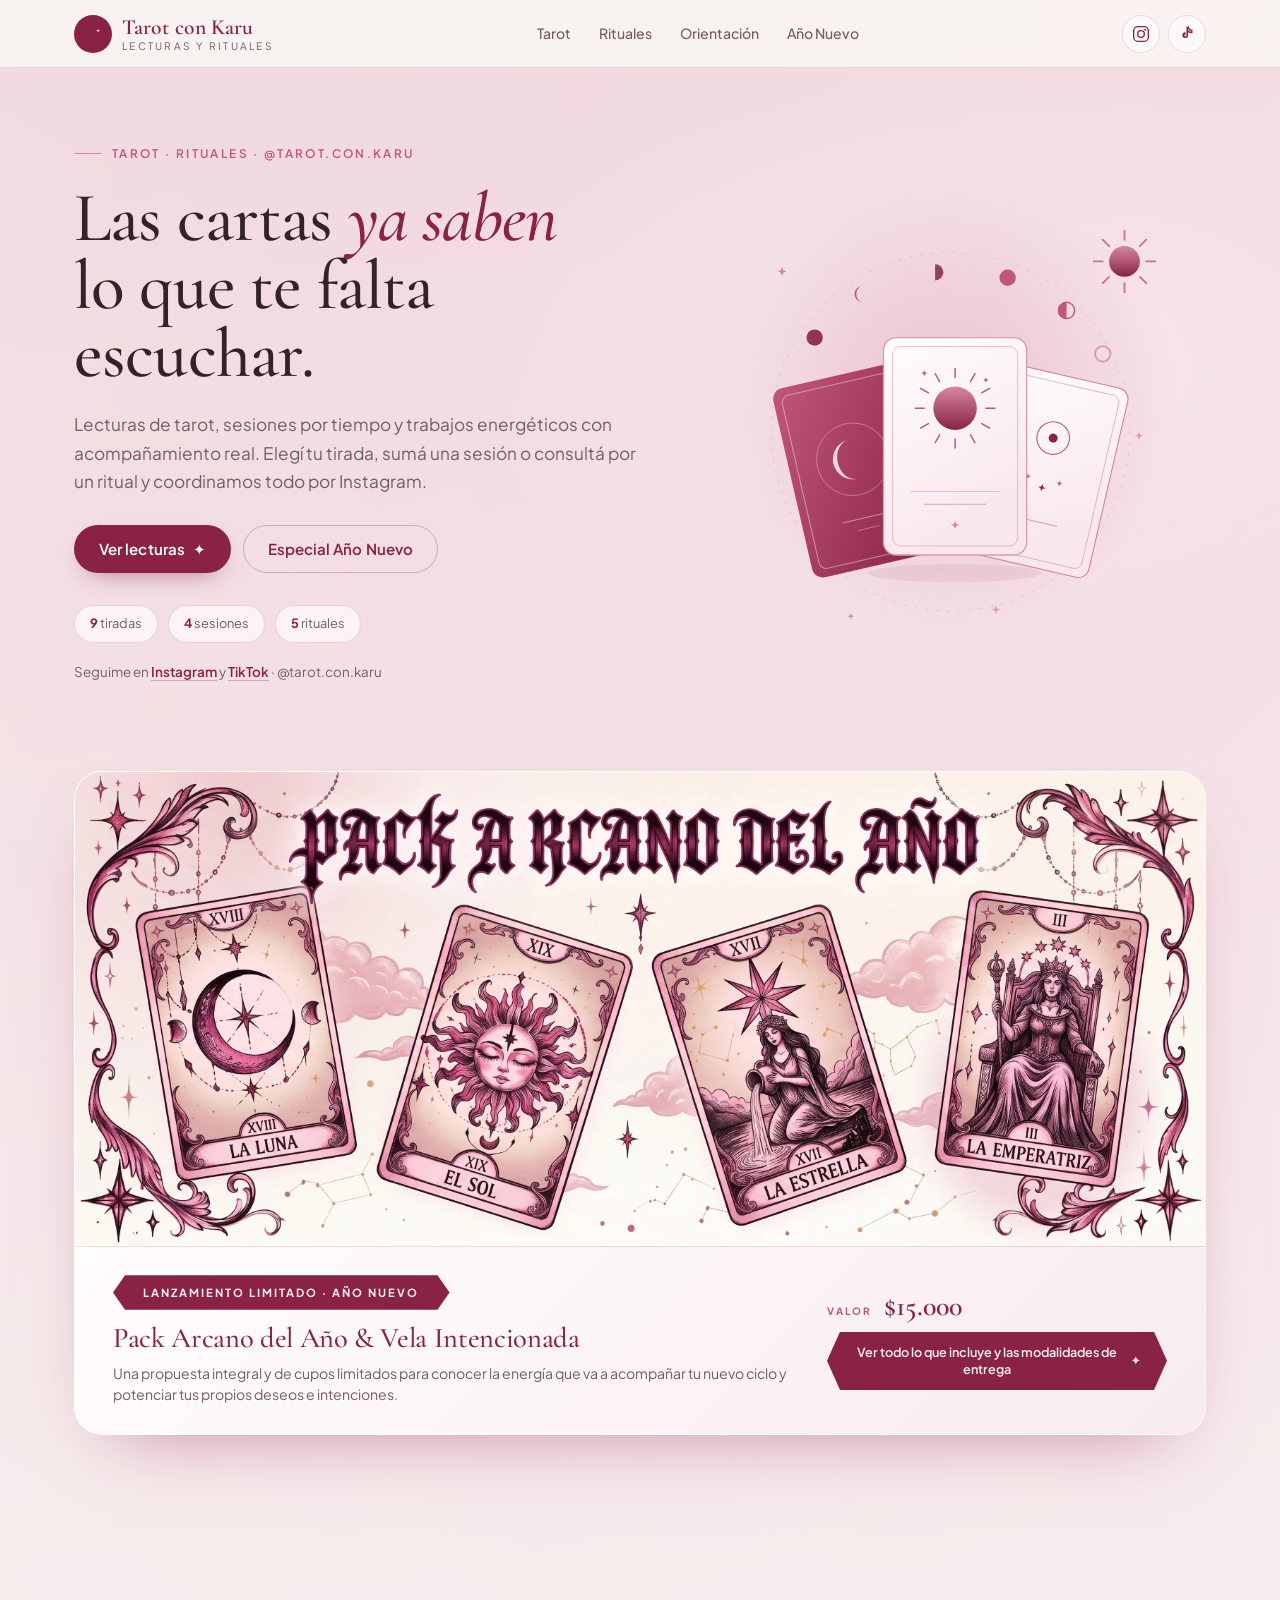
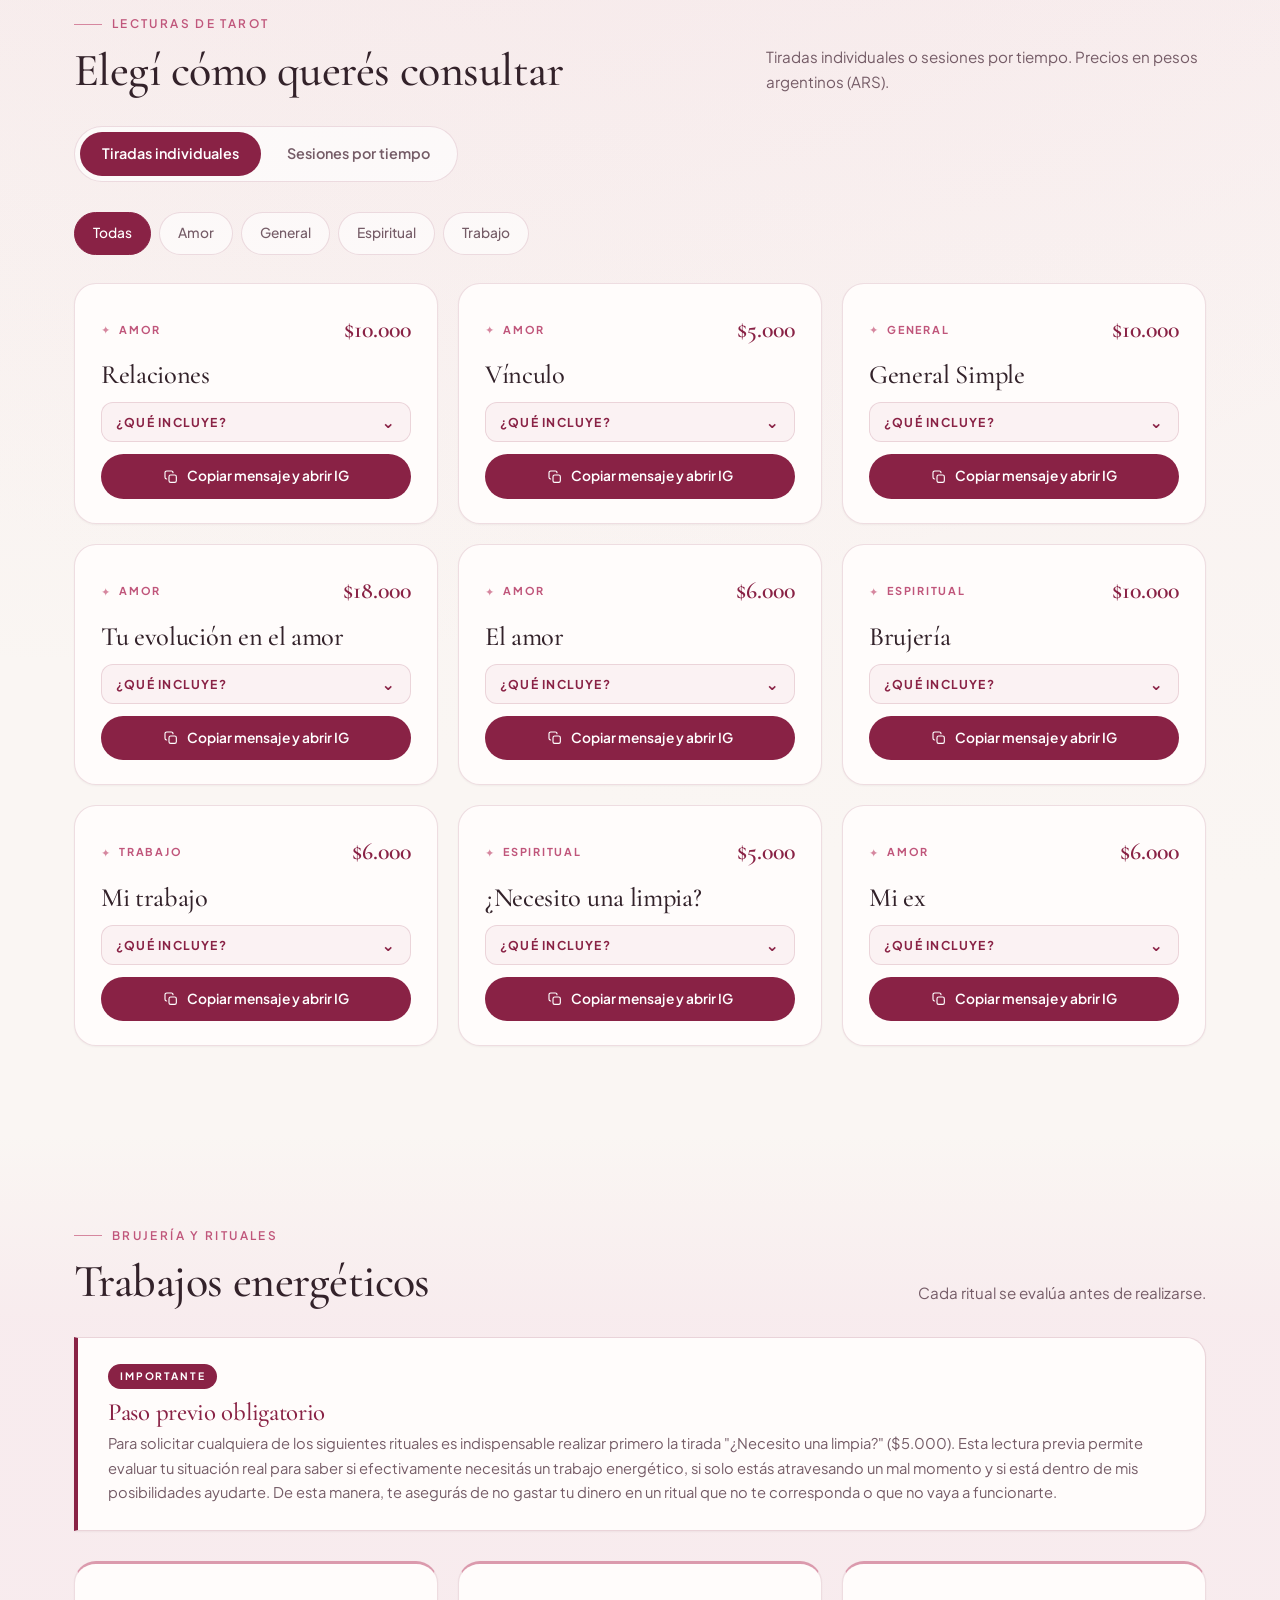
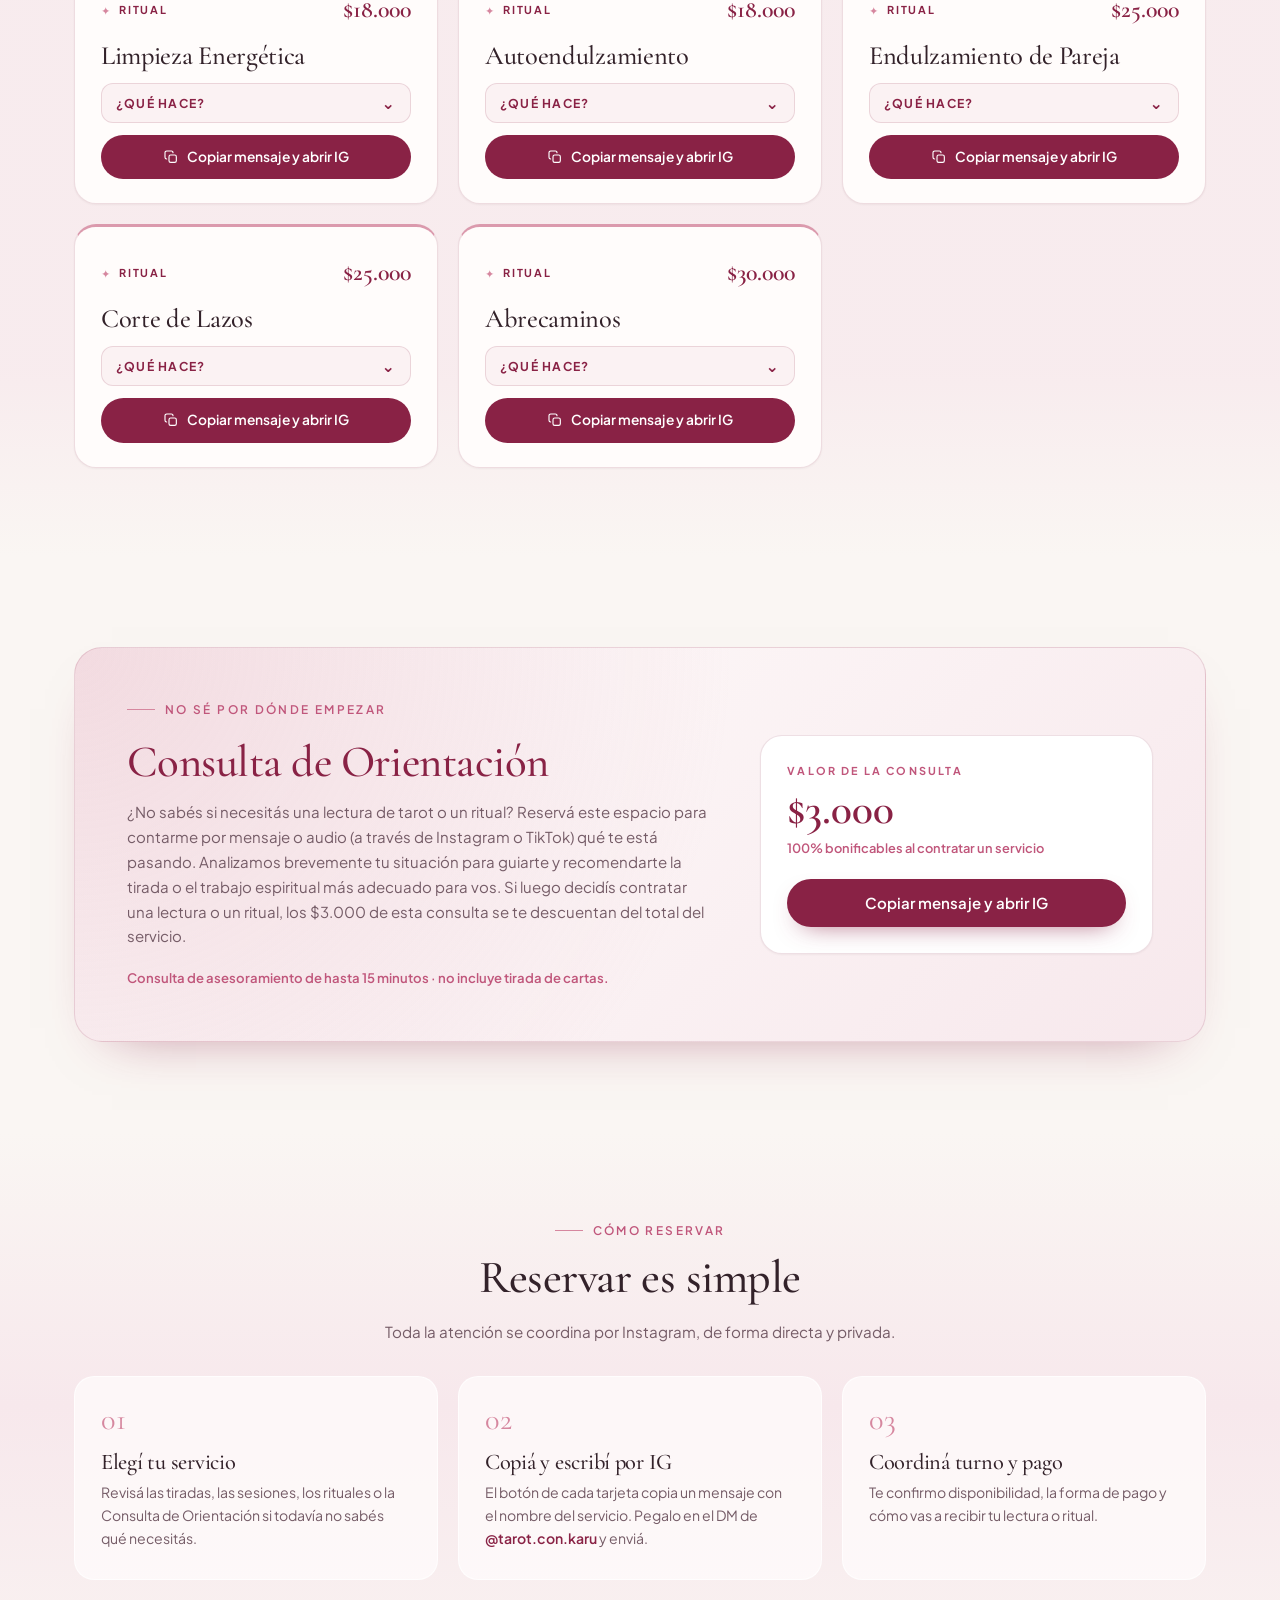
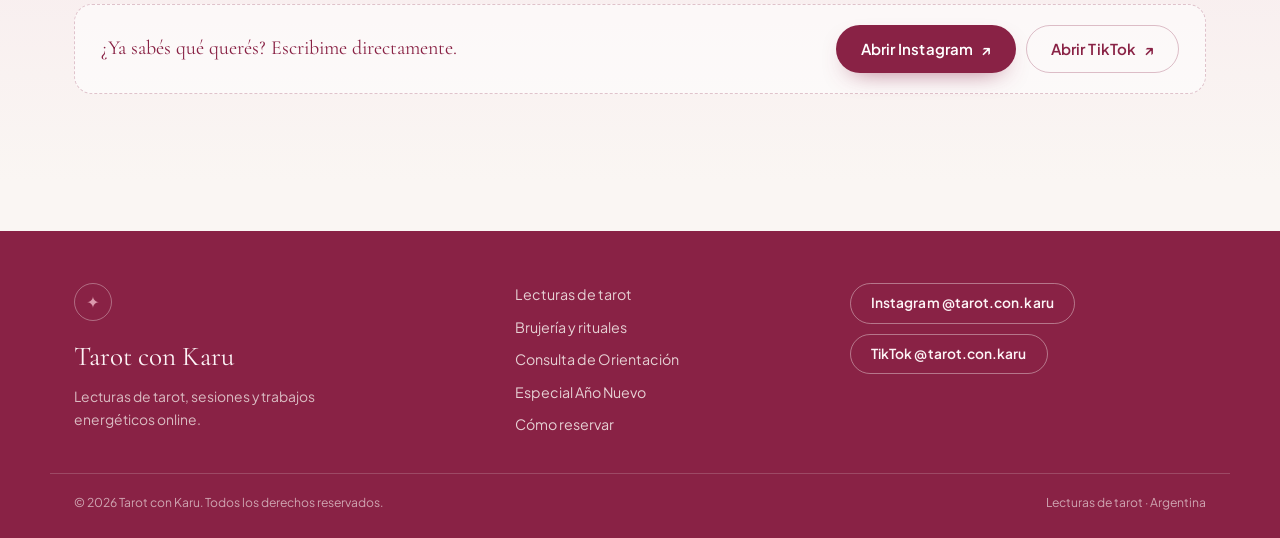
==== commit 210b3485: "Usa la nueva imagen del pack, quita el sorteo y ajusta la vista en PC y celular El banner y el hero " ====
--- a/public/index.html
+++ b/public/index.html
@@ -444,29 +444,32 @@
       <section class="section section-newyear" id="ano-nuevo">
         <div class="container">
           <a class="arcano-banner" id="an-link" href="./arcano-del-ano.html">
+            <div class="arcano-banner-media">
+              <img
+                src="assets/arcano-banner.webp"
+                alt="Pack Arcano del Año: las cartas La Luna, El Sol, La Estrella y La Emperatriz"
+                width="1600"
+                height="672"
+              />
+            </div>
             <div class="arcano-banner-body">
-              <span class="badge badge--ribbon" id="an-etiqueta">Lanzamiento Limitado · Año Nuevo</span>
-              <h2 class="arcano-banner-title" id="an-titulo">
-                Pack Arcano del Año &amp; Vela Intencionada
-              </h2>
-              <p class="arcano-banner-desc" id="an-desc"></p>
-              <p class="arcano-banner-meta">
-                <span class="arcano-banner-price-label">Valor</span>
-                <span class="arcano-banner-price" id="an-precio">$15.000</span>
-              </p>
-              <span class="arcano-banner-cta">
-                <span id="an-cta">Hacé clic para ver todo lo que incluye, modalidades y sorteo</span>
-                <span aria-hidden="true">✦</span>
-              </span>
-            </div>
-            <div class="arcano-banner-art">
-              <img
-                src="assets/arcano-pack.svg"
-                alt="Cartas de tarot, mensaje de las hadas y una vela intencionada encendida"
-                width="460"
-                height="400"
-                loading="lazy"
-              />
+              <div class="arcano-banner-copy">
+                <span class="badge badge--ribbon" id="an-etiqueta">Lanzamiento Limitado · Año Nuevo</span>
+                <h2 class="arcano-banner-title" id="an-titulo">
+                  Pack Arcano del Año &amp; Vela Intencionada
+                </h2>
+                <p class="arcano-banner-desc" id="an-desc"></p>
+              </div>
+              <div class="arcano-banner-side">
+                <p class="arcano-banner-meta">
+                  <span class="arcano-banner-price-label">Valor</span>
+                  <span class="arcano-banner-price" id="an-precio">$15.000</span>
+                </p>
+                <span class="arcano-banner-cta">
+                  <span id="an-cta">Ver todo lo que incluye y las modalidades de entrega</span>
+                  <span aria-hidden="true">✦</span>
+                </span>
+              </div>
             </div>
           </a>
         </div>
--- a/public/styles.css
+++ b/public/styles.css
@@ -478,19 +478,12 @@
 /* ---------------- Banner Año Nuevo (landing) ---------------- */
 
 .arcano-banner {
-  position: relative;
-  display: grid;
-  grid-template-columns: minmax(0, 1.08fr) minmax(0, 0.92fr);
-  align-items: center;
-  gap: clamp(16px, 3vw, 32px);
-  padding: clamp(24px, 3.6vw, 46px);
+  display: block;
+  overflow: hidden;
   border: 1px solid rgba(255, 255, 255, 0.75);
   border-radius: 28px;
-  background:
-    radial-gradient(circle at 96% 4%, rgba(255, 255, 255, 0.7), transparent 52%),
-    linear-gradient(135deg, #fffdfc 0%, #f9eef1 46%, #f2dde4 100%);
+  background: var(--card);
   box-shadow: var(--shadow-lg);
-  overflow: hidden;
   transition:
     transform 0.28s ease,
     box-shadow 0.28s ease,
@@ -503,40 +496,59 @@
   box-shadow: 0 34px 74px -40px rgba(137, 34, 69, 0.65);
 }
 
+.arcano-banner-media {
+  background: linear-gradient(135deg, #fdf6f8 0%, #f6e4ea 100%);
+}
+
+.arcano-banner-media img {
+  display: block;
+  width: 100%;
+  height: auto;
+}
+
 .arcano-banner-body {
-  position: relative;
+  display: grid;
+  grid-template-columns: minmax(0, 1fr) minmax(270px, 340px);
+  align-items: center;
+  gap: clamp(16px, 2.6vw, 36px);
+  padding: clamp(18px, 2.4vw, 28px) clamp(20px, 3vw, 38px);
+  border-top: 1px solid var(--line);
+  background: linear-gradient(135deg, #fffdfc 0%, #f8ebef 100%);
+}
+
+.arcano-banner-copy {
+  min-width: 0;
+}
+
+.arcano-banner-title {
+  margin-top: 12px;
+  font-size: clamp(1.35rem, 0.9rem + 1.1vw, 1.8rem);
+  line-height: 1.15;
+  color: var(--crimson);
+}
+
+.arcano-banner-desc {
+  max-width: 68ch;
+  margin-top: 8px;
+  font-size: 0.88rem;
+  line-height: 1.55;
+  color: var(--muted);
+}
+
+.arcano-banner-side {
   display: flex;
   flex-direction: column;
-  align-items: flex-start;
-}
-
-.arcano-banner-title {
-  max-width: 20ch;
-  font-size: clamp(1.85rem, 3.5vw, 2.85rem);
-  line-height: 1.02;
-  letter-spacing: 0.012em;
-  text-transform: uppercase;
-  color: var(--crimson);
-}
-
-.arcano-banner-desc {
-  max-width: 46ch;
-  margin-top: 14px;
-  font-size: 0.93rem;
-  line-height: 1.6;
-  color: #5a3b46;
+  gap: 12px;
 }
 
 .arcano-banner-meta {
   display: flex;
-  flex-wrap: wrap;
   align-items: baseline;
-  gap: 8px 14px;
-  margin-top: 18px;
+  gap: 12px;
 }
 
 .arcano-banner-price-label {
-  font-size: 0.64rem;
+  font-size: 0.63rem;
   font-weight: 700;
   letter-spacing: 0.2em;
   text-transform: uppercase;
@@ -545,18 +557,18 @@
 
 .arcano-banner-price {
   font-family: var(--serif);
-  font-size: clamp(1.75rem, 2.6vw, 2.15rem);
+  font-size: clamp(1.6rem, 2.2vw, 1.95rem);
   font-weight: 600;
   line-height: 1;
   color: var(--crimson);
 }
 
 .arcano-banner-cta {
-  display: inline-flex;
+  display: flex;
   align-items: center;
+  justify-content: center;
   gap: 10px;
-  margin-top: 20px;
-  padding: 11px 30px;
+  padding: 12px 26px;
   background: var(--crimson);
   color: #fdf1f4;
   clip-path: polygon(
@@ -567,21 +579,15 @@
     calc(100% - 13px) 100%,
     13px 100%
   );
-  font-size: 0.82rem;
+  font-size: 0.79rem;
   font-weight: 600;
   line-height: 1.35;
+  text-align: center;
   transition: background-color 0.2s ease;
 }
 
 .arcano-banner:hover .arcano-banner-cta {
   background: var(--crimson-dark);
-}
-
-.arcano-banner-art img {
-  width: min(100%, 440px);
-  height: auto;
-  margin-inline: auto;
-  filter: drop-shadow(0 20px 34px rgba(137, 34, 69, 0.18));
 }
 
 .badge {
@@ -598,8 +604,8 @@
 }
 
 .badge--ribbon {
-  margin-bottom: 16px;
-  padding: 9px 32px;
+  margin-bottom: 0;
+  padding: 8px 30px;
   border-radius: 0;
   clip-path: polygon(
     0 50%,
@@ -629,65 +635,77 @@
 }
 
 .arcano-hero {
-  padding-block: clamp(20px, 3.4vw, 40px) clamp(20px, 3vw, 32px);
+  padding-block: clamp(18px, 3vw, 34px) clamp(20px, 3vw, 30px);
 }
 
 .arcano-hero-card {
-  display: grid;
-  grid-template-columns: minmax(0, 1.05fr) minmax(0, 0.95fr);
-  align-items: center;
-  gap: clamp(18px, 3vw, 40px);
-  padding: clamp(26px, 4vw, 54px);
+  overflow: hidden;
   border: 1px solid rgba(255, 255, 255, 0.75);
   border-radius: 30px;
-  background:
-    radial-gradient(circle at 100% 0%, rgba(255, 255, 255, 0.65), transparent 55%),
-    linear-gradient(135deg, #fffdfc 0%, #f9eef1 55%, #f0d9e1 100%);
+  background: var(--card);
   box-shadow: var(--shadow-lg);
 }
 
+.arcano-hero-media {
+  background: linear-gradient(135deg, #fdf6f8 0%, #f6e4ea 100%);
+}
+
+.arcano-hero-media img {
+  display: block;
+  width: 100%;
+  height: auto;
+}
+
+.arcano-hero-body {
+  display: grid;
+  grid-template-columns: minmax(0, 1.15fr) minmax(0, 0.85fr);
+  align-items: center;
+  gap: clamp(18px, 3vw, 36px);
+  padding: clamp(22px, 3.2vw, 40px);
+  border-top: 1px solid var(--line);
+  background: linear-gradient(135deg, #fffdfc 0%, #f9eef1 58%, #f4e3e9 100%);
+}
+
 .arcano-title {
-  max-width: 22ch;
-  font-size: clamp(2rem, 4.2vw, 3.15rem);
-  line-height: 1.03;
+  max-width: 30ch;
+  font-size: clamp(1.55rem, 0.95rem + 1.9vw, 2.3rem);
+  line-height: 1.12;
   color: var(--crimson);
 }
 
 .arcano-lead {
-  max-width: 58ch;
-  margin-top: 16px;
-  font-size: 0.97rem;
+  max-width: 62ch;
+  margin-top: 12px;
+  font-size: 0.93rem;
+  line-height: 1.6;
   color: #5a3b46;
 }
 
+.arcano-hero-side {
+  display: flex;
+  flex-direction: column;
+  gap: 12px;
+}
+
 .arcano-hero-actions {
   display: flex;
-  flex-wrap: wrap;
+  flex-direction: column;
   gap: 10px;
-  margin-top: 26px;
 }
 
 .arcano-hero-actions .btn {
-  font-size: 0.88rem;
+  width: 100%;
+  font-size: 0.86rem;
 }
 
 .arcano-hero-note {
-  max-width: 52ch;
-  margin-top: 12px;
-  font-size: 0.76rem;
+  font-size: 0.74rem;
   line-height: 1.55;
   color: var(--muted);
 }
 
 .arcano-hero-note strong {
   color: var(--crimson);
-}
-
-.arcano-hero-art img {
-  width: min(100%, 420px);
-  height: auto;
-  margin-inline: auto;
-  filter: drop-shadow(0 20px 34px rgba(137, 34, 69, 0.18));
 }
 
 .arcano-meta {
@@ -695,7 +713,7 @@
   grid-template-columns: minmax(0, 1fr) minmax(0, 1fr);
   gap: clamp(18px, 3vw, 36px);
   margin-top: 18px;
-  padding: clamp(22px, 3vw, 34px);
+  padding: clamp(20px, 2.6vw, 30px) clamp(22px, 3vw, 34px);
   border: 1px solid var(--line);
   border-radius: 22px;
   background: var(--card);
@@ -722,51 +740,13 @@
 }
 
 .arcano-h2 {
-  font-size: clamp(1.85rem, 3.3vw, 2.6rem);
+  font-size: clamp(1.75rem, 3vw, 2.5rem);
   line-height: 1.1;
   color: var(--crimson);
 }
 
 .arcano-section-head {
-  margin-bottom: 26px;
-}
-
-.sorteo-card {
-  padding: clamp(24px, 3.6vw, 44px);
-  border: 1px solid rgba(137, 34, 69, 0.16);
-  border-left: 4px solid var(--crimson);
-  border-radius: 0 24px 24px 0;
-  background: var(--card);
-  box-shadow: var(--shadow-sm);
-}
-
-.sorteo-eyebrow {
-  font-size: 0.66rem;
-  font-weight: 700;
-  letter-spacing: 0.22em;
-  text-transform: uppercase;
-  color: var(--rosy);
-}
-
-.sorteo-card h2 {
-  margin-top: 8px;
-  font-size: clamp(1.7rem, 3vw, 2.35rem);
-  color: var(--crimson);
-}
-
-.sorteo-text {
-  max-width: 80ch;
-  margin-top: 14px;
-  font-size: 0.94rem;
-  line-height: 1.7;
-  color: var(--muted);
-}
-
-.sorteo-actions {
-  display: flex;
-  flex-wrap: wrap;
-  gap: 10px;
-  margin-top: 24px;
+  margin-bottom: 24px;
 }
 
 .arcano-cta {
@@ -774,7 +754,7 @@
   grid-template-columns: minmax(0, 1.15fr) minmax(0, 0.85fr);
   align-items: center;
   gap: clamp(20px, 3vw, 40px);
-  padding: clamp(26px, 4vw, 48px);
+  padding: clamp(24px, 3.6vw, 46px);
   border-radius: 28px;
   background: linear-gradient(135deg, #892245 0%, #a63a5f 55%, #c0567b 100%);
   box-shadow: var(--shadow-lg);
@@ -782,7 +762,7 @@
 
 .arcano-cta h2 {
   color: #fff;
-  font-size: clamp(1.8rem, 3.2vw, 2.5rem);
+  font-size: clamp(1.7rem, 3vw, 2.4rem);
 }
 
 .arcano-cta p {
@@ -901,44 +881,87 @@
   color: var(--crimson);
 }
 
-@media (max-width: 900px) {
-  .arcano-banner,
-  .arcano-hero-card,
-  .arcano-meta,
+@media (max-width: 980px) {
+  .arcano-hero-body {
+    grid-template-columns: 1fr;
+    align-items: start;
+  }
+
+}
+
+@media (max-width: 860px) {
+  .arcano-banner-body {
+    grid-template-columns: 1fr;
+    align-items: start;
+  }
+
+  .arcano-banner-side {
+    gap: 10px;
+  }
+
   .arcano-cta {
     grid-template-columns: 1fr;
-  }
-
-  .arcano-banner-art img,
-  .arcano-hero-art img {
-    max-width: 340px;
-  }
-
-  .arcano-meta-block + .arcano-meta-block {
-    padding-left: 0;
-    padding-top: 20px;
-    border-left: 0;
-    border-top: 1px solid var(--line);
   }
 }
 
 @media (max-width: 720px) {
   .arcano-banner,
   .arcano-hero-card {
-    border-radius: 24px;
+    border-radius: 22px;
+  }
+
+  .arcano-banner-body {
+    padding: 16px 18px 18px;
   }
 
   .arcano-banner-title {
-    font-size: 1.72rem;
+    margin-top: 10px;
+    font-size: 1.28rem;
+  }
+
+  .arcano-banner-desc {
+    font-size: 0.85rem;
   }
 
   .arcano-banner-cta {
-    padding: 11px 24px;
+    padding: 12px 22px;
     font-size: 0.78rem;
   }
 
-  .newyear-features {
+  .badge--ribbon {
+    padding: 7px 24px;
+    font-size: 0.62rem;
+    letter-spacing: 0.14em;
+  }
+
+  .arcano-hero-body {
+    padding: 20px 18px 22px;
+  }
+
+  .arcano-title {
+    font-size: 1.45rem;
+  }
+
+  .arcano-meta {
     grid-template-columns: 1fr;
+    padding: 18px;
+  }
+
+  .arcano-meta-block + .arcano-meta-block {
+    padding-left: 0;
+    padding-top: 18px;
+    border-left: 0;
+    border-top: 1px solid var(--line);
+  }
+
+  .arcano-cta-actions .btn {
+    flex: 1 1 100%;
+  }
+}
+
+@media (max-width: 400px) {
+  .arcano-banner-desc {
+    display: none;
   }
 }
 
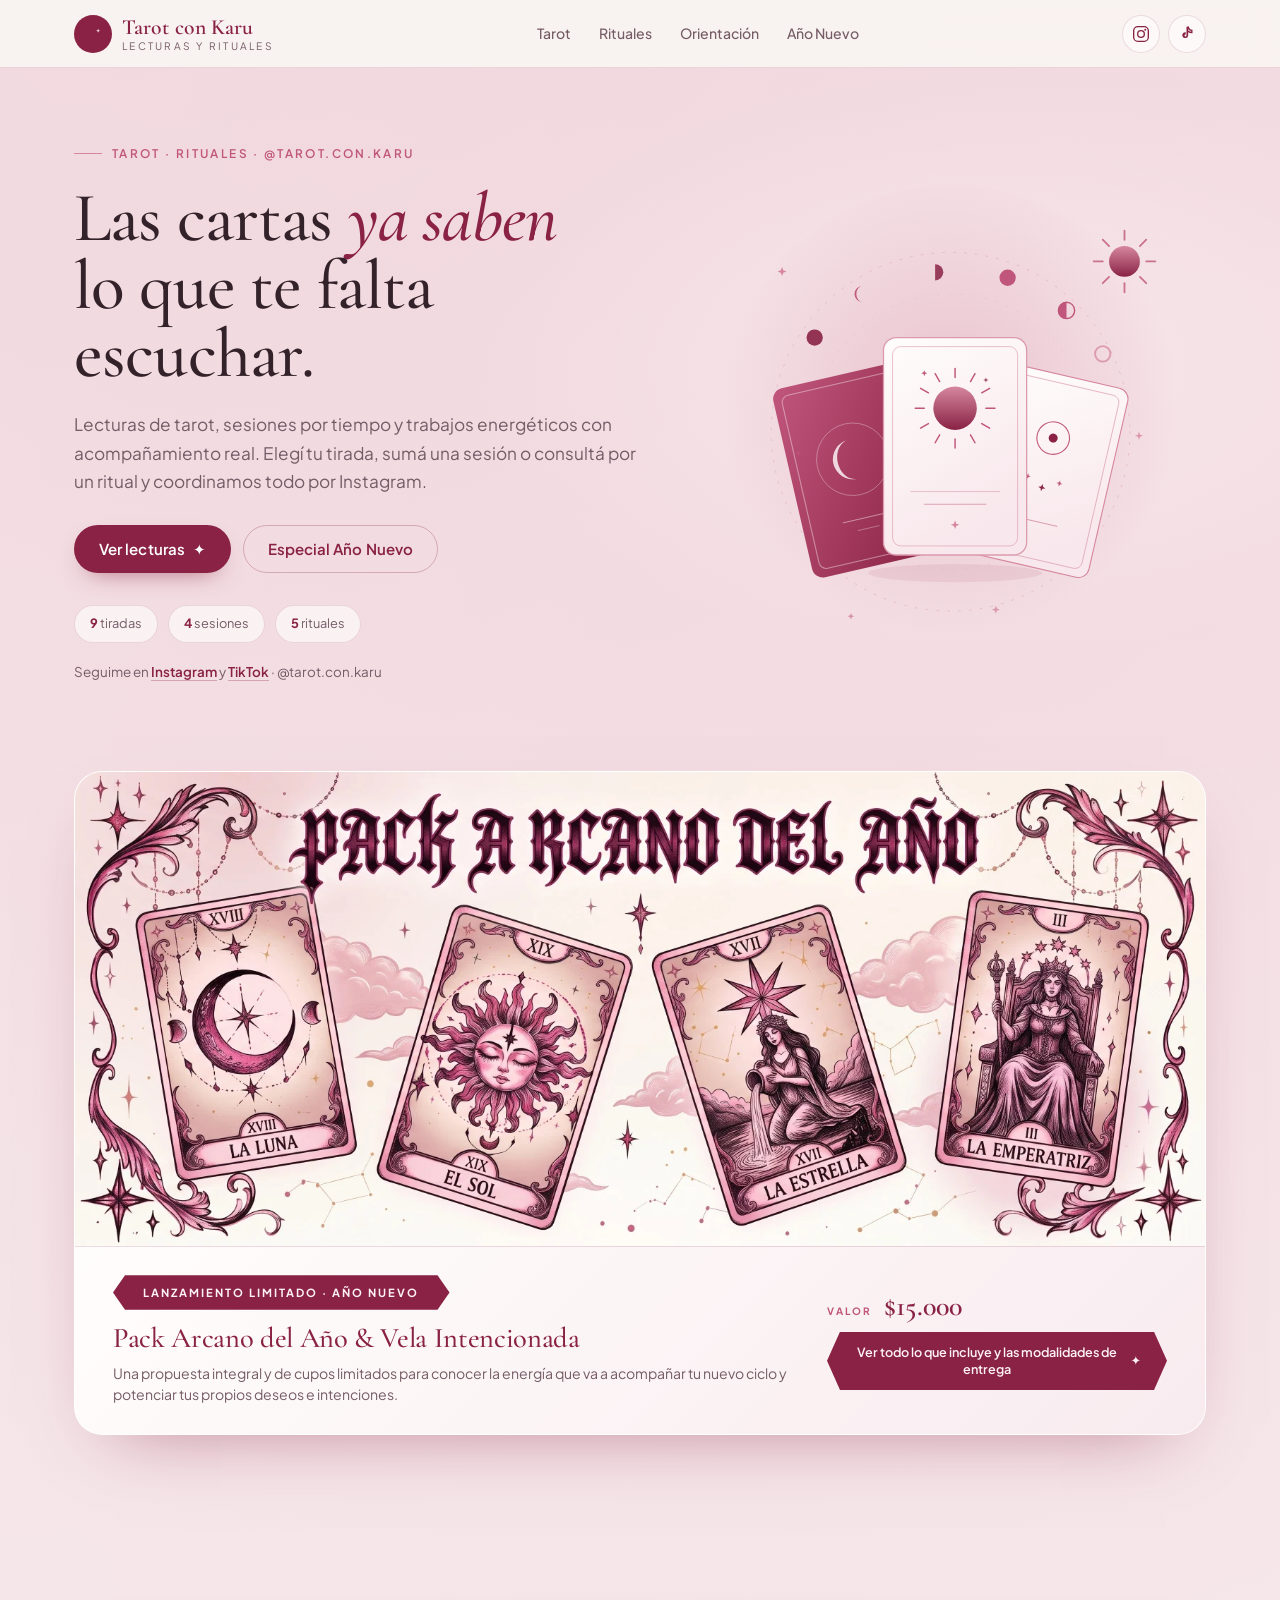
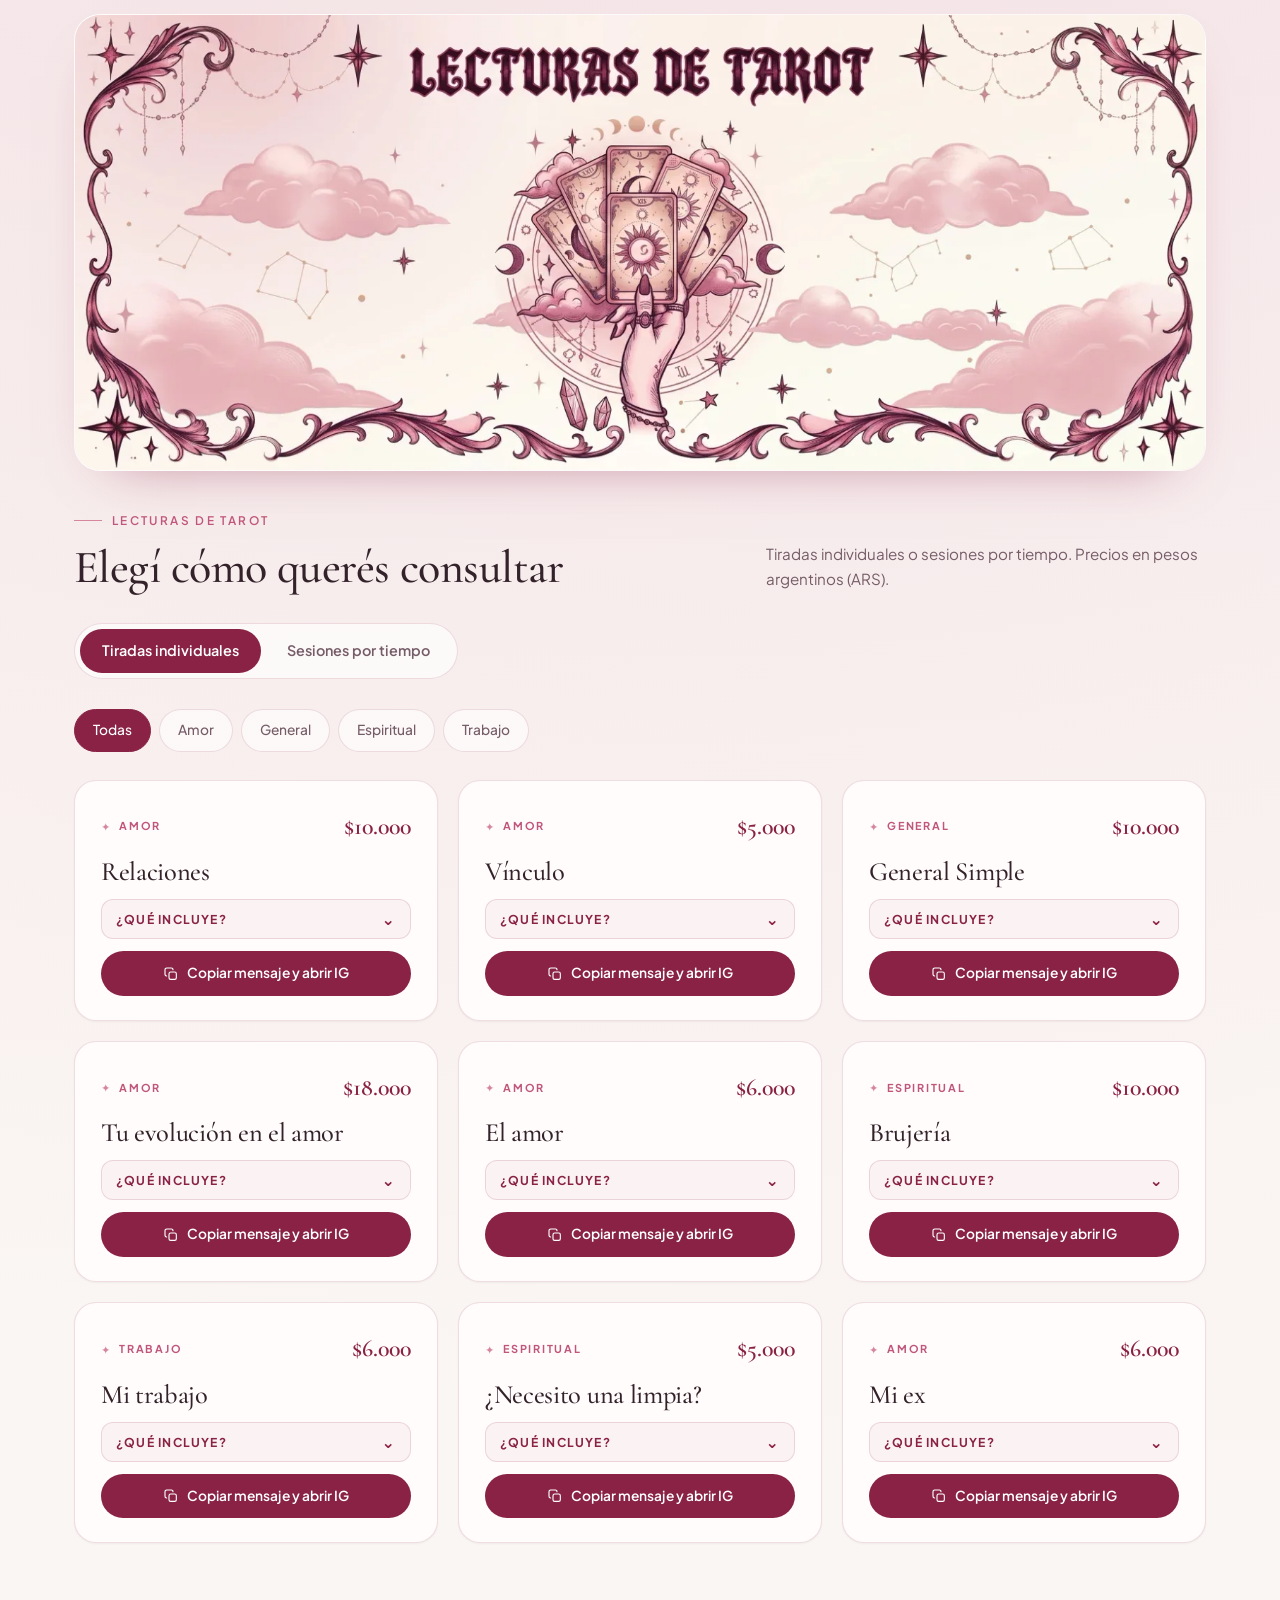
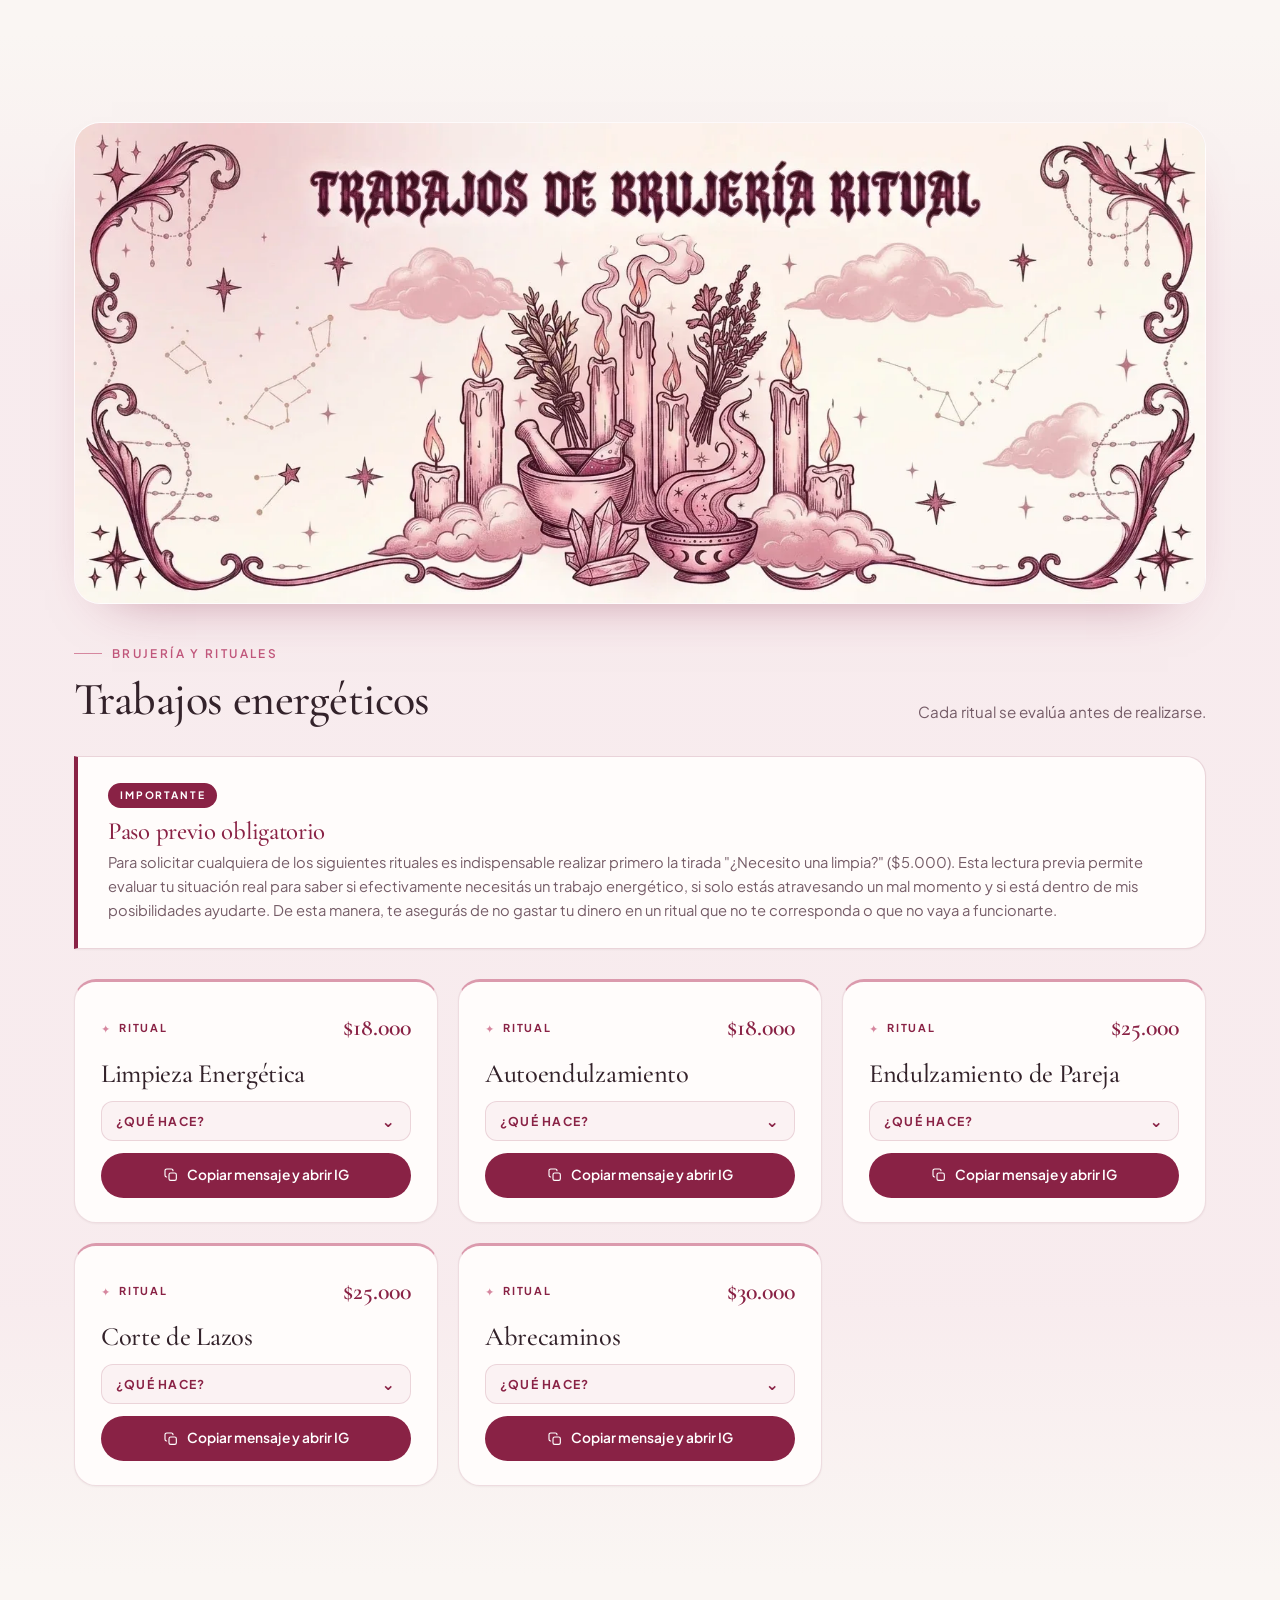
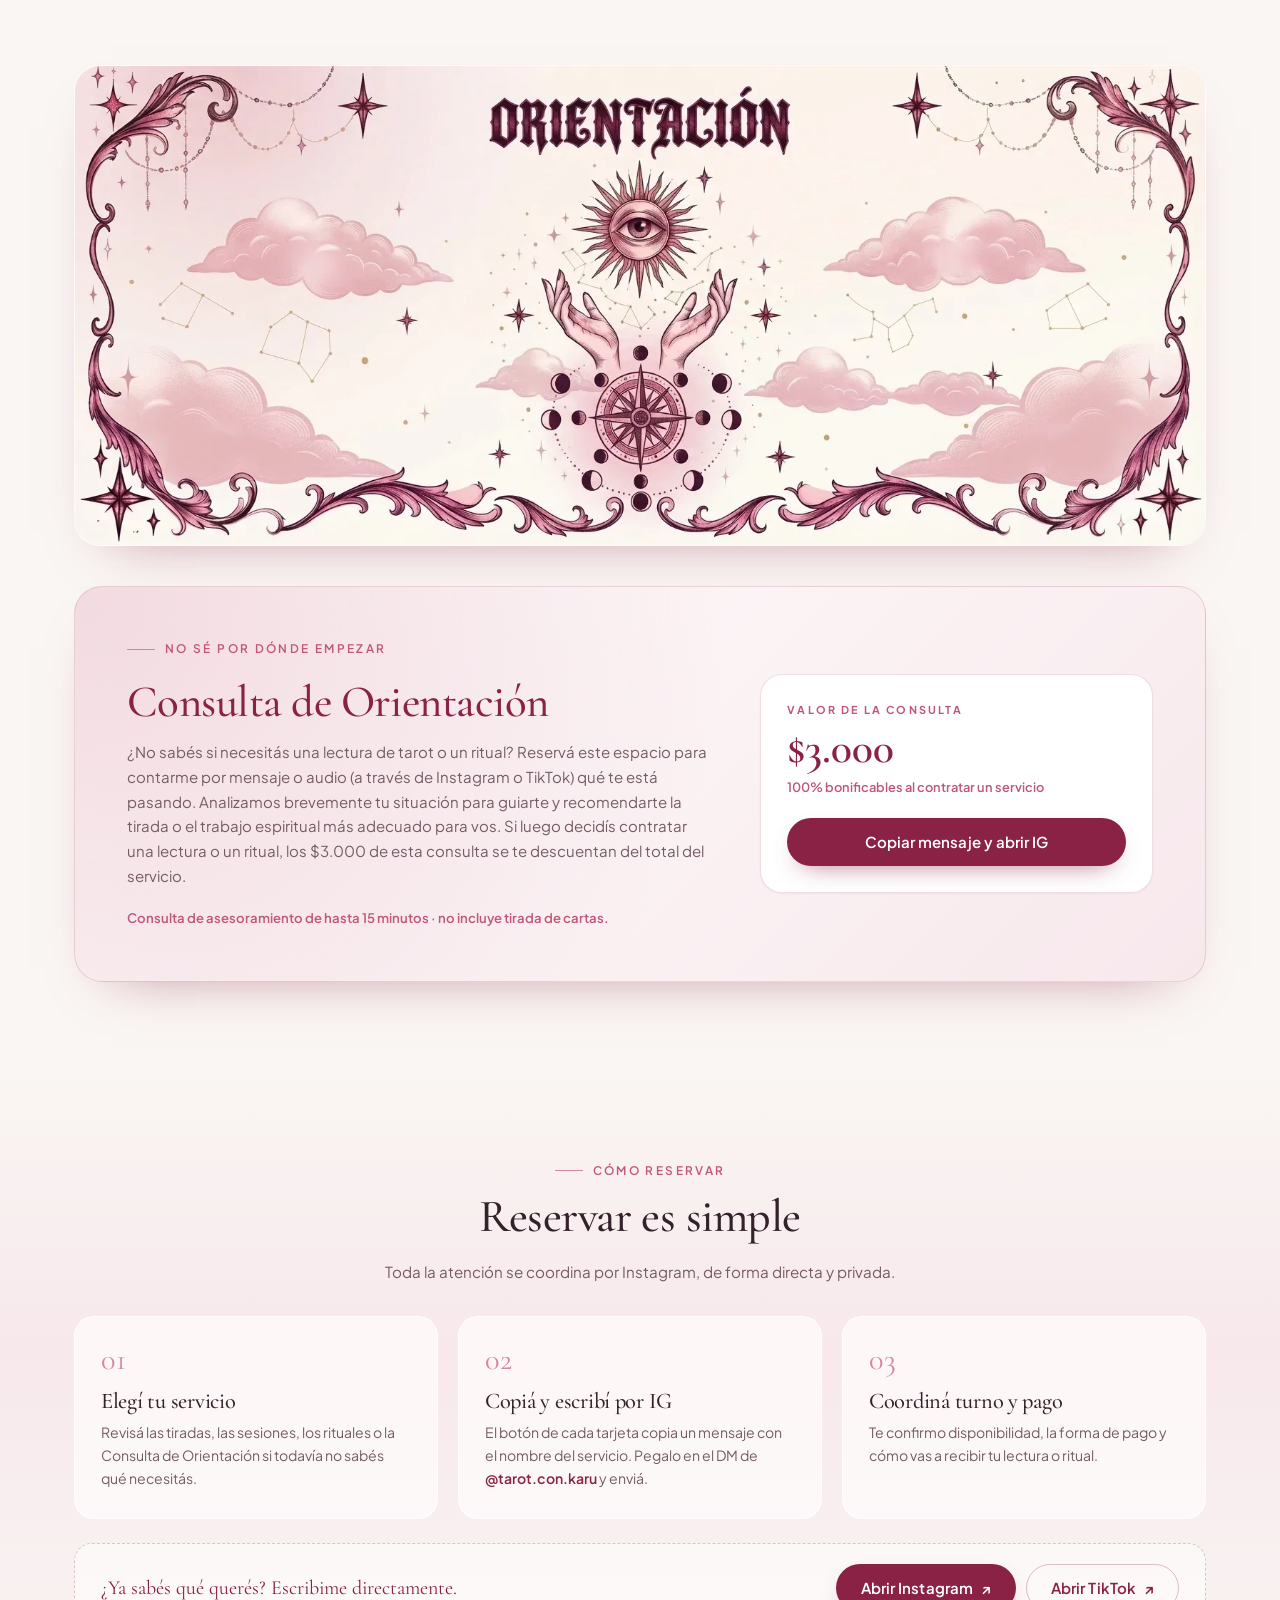
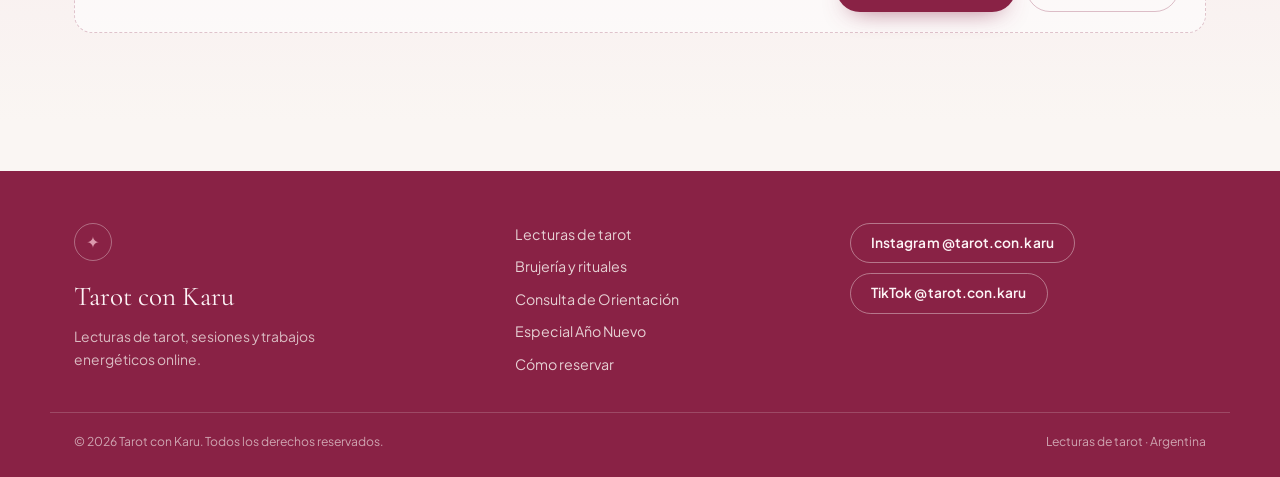
==== commit a7cc36b5: "Suma páginas dedicadas de lecturas, rituales y orientación con banners, Open Graph y sitemap" ====
--- a/public/index.html
+++ b/public/index.html
@@ -9,6 +9,38 @@
       content="Lecturas de tarot, sesiones por tiempo y rituales con Karu. Tiradas de amor, trabajo y espiritualidad, Consulta de Orientación y el Pack Arcano del Año & Vela Intencionada. Reservá por Instagram."
     />
     <meta name="theme-color" content="#FAF6F3" />
+    <link rel="canonical" href="https://tarot-con-karu.v0idbrn.workers.dev/" />
+
+    <meta property="og:site_name" content="Tarot con Karu" />
+    <meta property="og:locale" content="es_AR" />
+    <meta property="og:type" content="website" />
+    <meta
+      property="og:title"
+      content="Tarot con Karu · Lecturas, sesiones y rituales"
+    />
+    <meta
+      property="og:description"
+      content="Lecturas de tarot, sesiones por tiempo y rituales con Karu. Tiradas de amor, trabajo y espiritualidad, Consulta de Orientación y Pack Arcano del Año."
+    />
+    <meta property="og:url" content="https://tarot-con-karu.v0idbrn.workers.dev/" />
+    <meta
+      property="og:image"
+      content="https://tarot-con-karu.v0idbrn.workers.dev/assets/arcano-banner.webp"
+    />
+    <meta property="og:image:alt" content="Tarot con Karu: lecturas, sesiones y rituales" />
+    <meta name="twitter:card" content="summary_large_image" />
+    <meta
+      name="twitter:title"
+      content="Tarot con Karu · Lecturas, sesiones y rituales"
+    />
+    <meta
+      name="twitter:description"
+      content="Lecturas de tarot, sesiones por tiempo y rituales con Karu. Reservá por Instagram."
+    />
+    <meta
+      name="twitter:image"
+      content="https://tarot-con-karu.v0idbrn.workers.dev/assets/arcano-banner.webp"
+    />
     <link
       rel="icon"
       href="data:image/svg+xml,%3Csvg xmlns='http://www.w3.org/2000/svg' viewBox='0 0 32 32'%3E%3Crect width='32' height='32' rx='8' fill='%23892245'/%3E%3Cpath d='M20 8a8 8 0 1 0 0 16 7 7 0 1 1 0-16Z' fill='%23F7E8EC'/%3E%3C/svg%3E"
@@ -478,6 +510,19 @@
       <!-- ================= TAROT ================= -->
       <section class="section" id="tarot">
         <div class="container">
+          <a
+            class="section-banner"
+            href="./lecturas.html"
+            aria-label="Ver todas las lecturas de tarot"
+          >
+            <img
+              src="assets/banner-tarot.webp"
+              alt="Lecturas de Tarot: una mano sostiene cartas frente a un círculo lunar entre nubes rosadas"
+              width="1600"
+              height="644"
+              loading="lazy"
+            />
+          </a>
           <header class="section-head">
             <div>
               <p class="eyebrow">
@@ -546,6 +591,19 @@
       <!-- ================= RITUALES ================= -->
       <section class="section section-rituales" id="rituales">
         <div class="container">
+          <a
+            class="section-banner"
+            href="./rituales.html"
+            aria-label="Ver todos los trabajos de brujería ritual"
+          >
+            <img
+              src="assets/banner-rituales.webp"
+              alt="Trabajos de brujería ritual: velas, hierbas y cristales sobre nubes rosadas"
+              width="1584"
+              height="672"
+              loading="lazy"
+            />
+          </a>
           <header class="section-head">
             <div>
               <p class="eyebrow">
@@ -571,6 +629,19 @@
       <!-- ================= ORIENTACIÓN ================= -->
       <section class="section" id="orientacion">
         <div class="container">
+          <a
+            class="section-banner"
+            href="./orientacion.html"
+            aria-label="Ver el detalle de la Consulta de Orientación"
+          >
+            <img
+              src="assets/banner-orientacion.webp"
+              alt="Orientación: un ojo solar y manos que sostienen una brújula lunar entre nubes rosadas"
+              width="1584"
+              height="672"
+              loading="lazy"
+            />
+          </a>
           <div class="orientation" id="orientation-card"></div>
         </div>
       </section>
@@ -656,9 +727,9 @@
         </div>
 
         <nav class="footer-nav" aria-label="Enlaces del sitio">
-          <a href="#tarot">Lecturas de tarot</a>
-          <a href="#rituales">Brujería y rituales</a>
-          <a href="#orientacion">Consulta de Orientación</a>
+          <a href="./lecturas.html">Lecturas de tarot</a>
+          <a href="./rituales.html">Brujería y rituales</a>
+          <a href="./orientacion.html">Consulta de Orientación</a>
           <a href="./arcano-del-ano.html">Especial Año Nuevo</a>
           <a href="#como-reservar">Cómo reservar</a>
         </nav>
--- a/public/styles.css
+++ b/public/styles.css
@@ -60,7 +60,8 @@
   color: var(--ink);
 }
 
-p {
+p,
+figure {
   margin: 0;
 }
 
@@ -1707,6 +1708,168 @@
   }
 }
 
+/* ---------------- Banners de sección (landing) ---------------- */
+
+.section-banner {
+  display: block;
+  overflow: hidden;
+  margin-bottom: clamp(26px, 3.4vw, 40px);
+  border: 1px solid rgba(255, 255, 255, 0.75);
+  border-radius: 26px;
+  background: linear-gradient(135deg, #fdf6f8 0%, #f6e4ea 100%);
+  box-shadow: var(--shadow-md);
+  transition:
+    transform 0.28s ease,
+    border-color 0.28s ease,
+    box-shadow 0.28s ease;
+}
+
+.section-banner:hover {
+  transform: translateY(-3px);
+  border-color: rgba(192, 86, 123, 0.45);
+  box-shadow: var(--shadow-lg);
+}
+
+.section-banner img {
+  display: block;
+  width: 100%;
+  height: auto;
+}
+
+/* ---------------- Encabezado de páginas de sección ---------------- */
+
+.page-hero {
+  padding-block: clamp(18px, 3vw, 34px) clamp(8px, 1.6vw, 16px);
+}
+
+.page-hero-card {
+  overflow: hidden;
+  border: 1px solid rgba(255, 255, 255, 0.75);
+  border-radius: 30px;
+  background: var(--card);
+  box-shadow: var(--shadow-lg);
+}
+
+.page-hero-media {
+  background: linear-gradient(135deg, #fdf6f8 0%, #f6e4ea 100%);
+}
+
+.page-hero-media img {
+  display: block;
+  width: 100%;
+  height: auto;
+}
+
+.page-hero-body {
+  padding: clamp(20px, 3vw, 36px);
+  border-top: 1px solid var(--line);
+  background: linear-gradient(135deg, #fffdfc 0%, #f8ebef 100%);
+}
+
+.page-hero-body .eyebrow {
+  margin-bottom: 10px;
+}
+
+.page-title {
+  font-size: clamp(1.9rem, 1.1rem + 2.2vw, 2.9rem);
+  line-height: 1.08;
+  color: var(--crimson);
+}
+
+.page-lead {
+  max-width: 66ch;
+  margin-top: 12px;
+  font-size: 0.94rem;
+  line-height: 1.62;
+  color: var(--muted);
+}
+
+.page-chips {
+  display: flex;
+  flex-wrap: wrap;
+  gap: 8px;
+  margin-top: 20px;
+}
+
+.page-chips a {
+  padding: 8px 16px;
+  border: 1px solid var(--line);
+  border-radius: 999px;
+  background: rgba(255, 255, 255, 0.7);
+  font-size: 0.8rem;
+  font-weight: 600;
+  color: var(--crimson);
+  transition:
+    background-color 0.2s ease,
+    border-color 0.2s ease;
+}
+
+.page-chips a:hover {
+  background: var(--blush-bg);
+  border-color: var(--blush);
+}
+
+/* ---------------- Paso previo de rituales ---------------- */
+
+.list-label {
+  margin-bottom: 14px;
+  font-size: 0.68rem;
+  font-weight: 700;
+  letter-spacing: 0.18em;
+  text-transform: uppercase;
+  color: var(--rosy);
+}
+
+.prerequisite-wrap {
+  margin-bottom: 34px;
+}
+
+.prerequisite-wrap + .list-label {
+  margin-top: 4px;
+}
+
+.card--prerequisite {
+  border: 1px solid rgba(137, 34, 69, 0.26);
+  background: linear-gradient(135deg, #fffdfc 0%, #f7e8ec 100%);
+}
+
+/* ---------------- Orientación (página dedicada) ---------------- */
+
+.orientacion-aclaracion {
+  max-width: 78ch;
+  margin-top: 20px;
+  padding: 16px 20px;
+  border-left: 2px solid var(--blush);
+  border-radius: 0 12px 12px 0;
+  background: rgba(255, 255, 255, 0.6);
+  font-size: 0.84rem;
+  line-height: 1.6;
+  color: var(--muted);
+}
+
+#lecturas-tabs {
+  scroll-margin-top: 110px;
+}
+
+#paso-previo {
+  scroll-margin-top: 110px;
+}
+
+@media (max-width: 720px) {
+  .section-banner,
+  .page-hero-card {
+    border-radius: 22px;
+  }
+
+  .page-hero-body {
+    padding: 20px 18px 22px;
+  }
+
+  .page-title {
+    font-size: 1.6rem;
+  }
+}
+
 @media (prefers-reduced-motion: reduce) {
   html {
     scroll-behavior: auto;
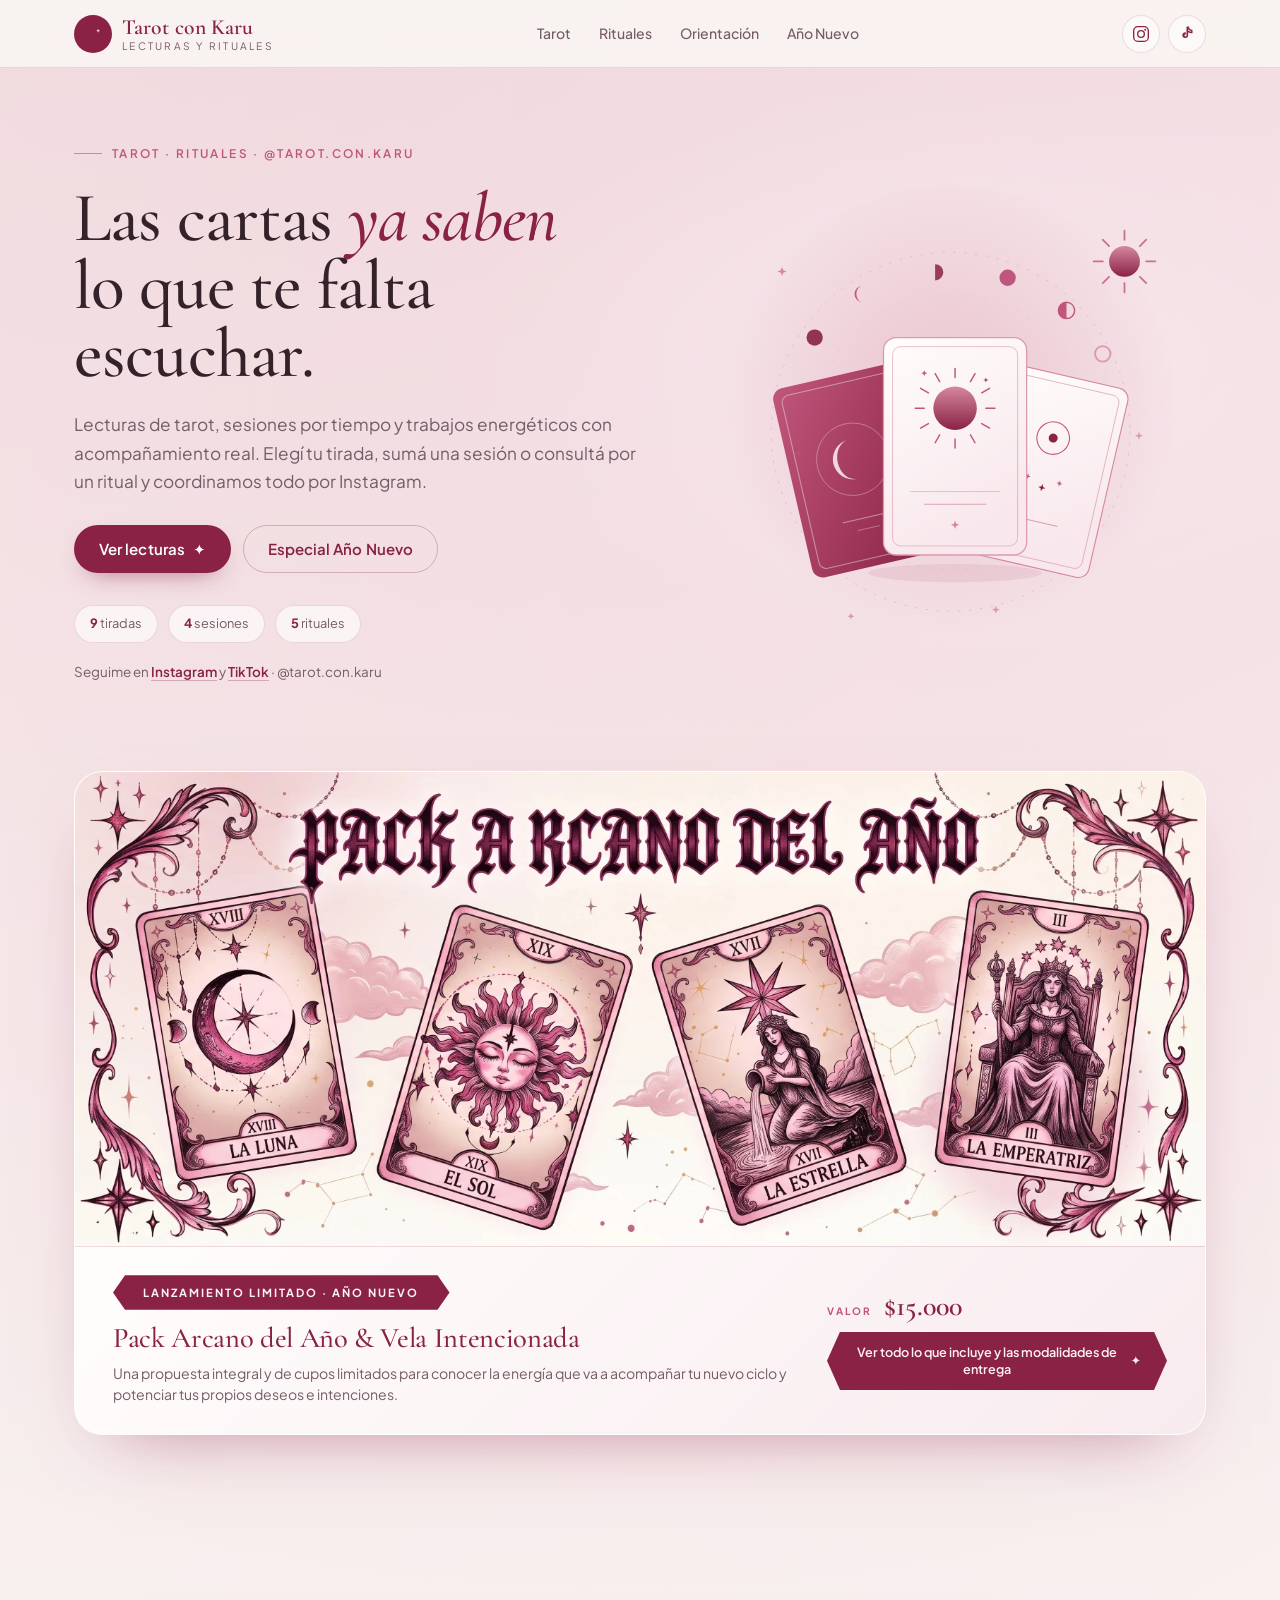
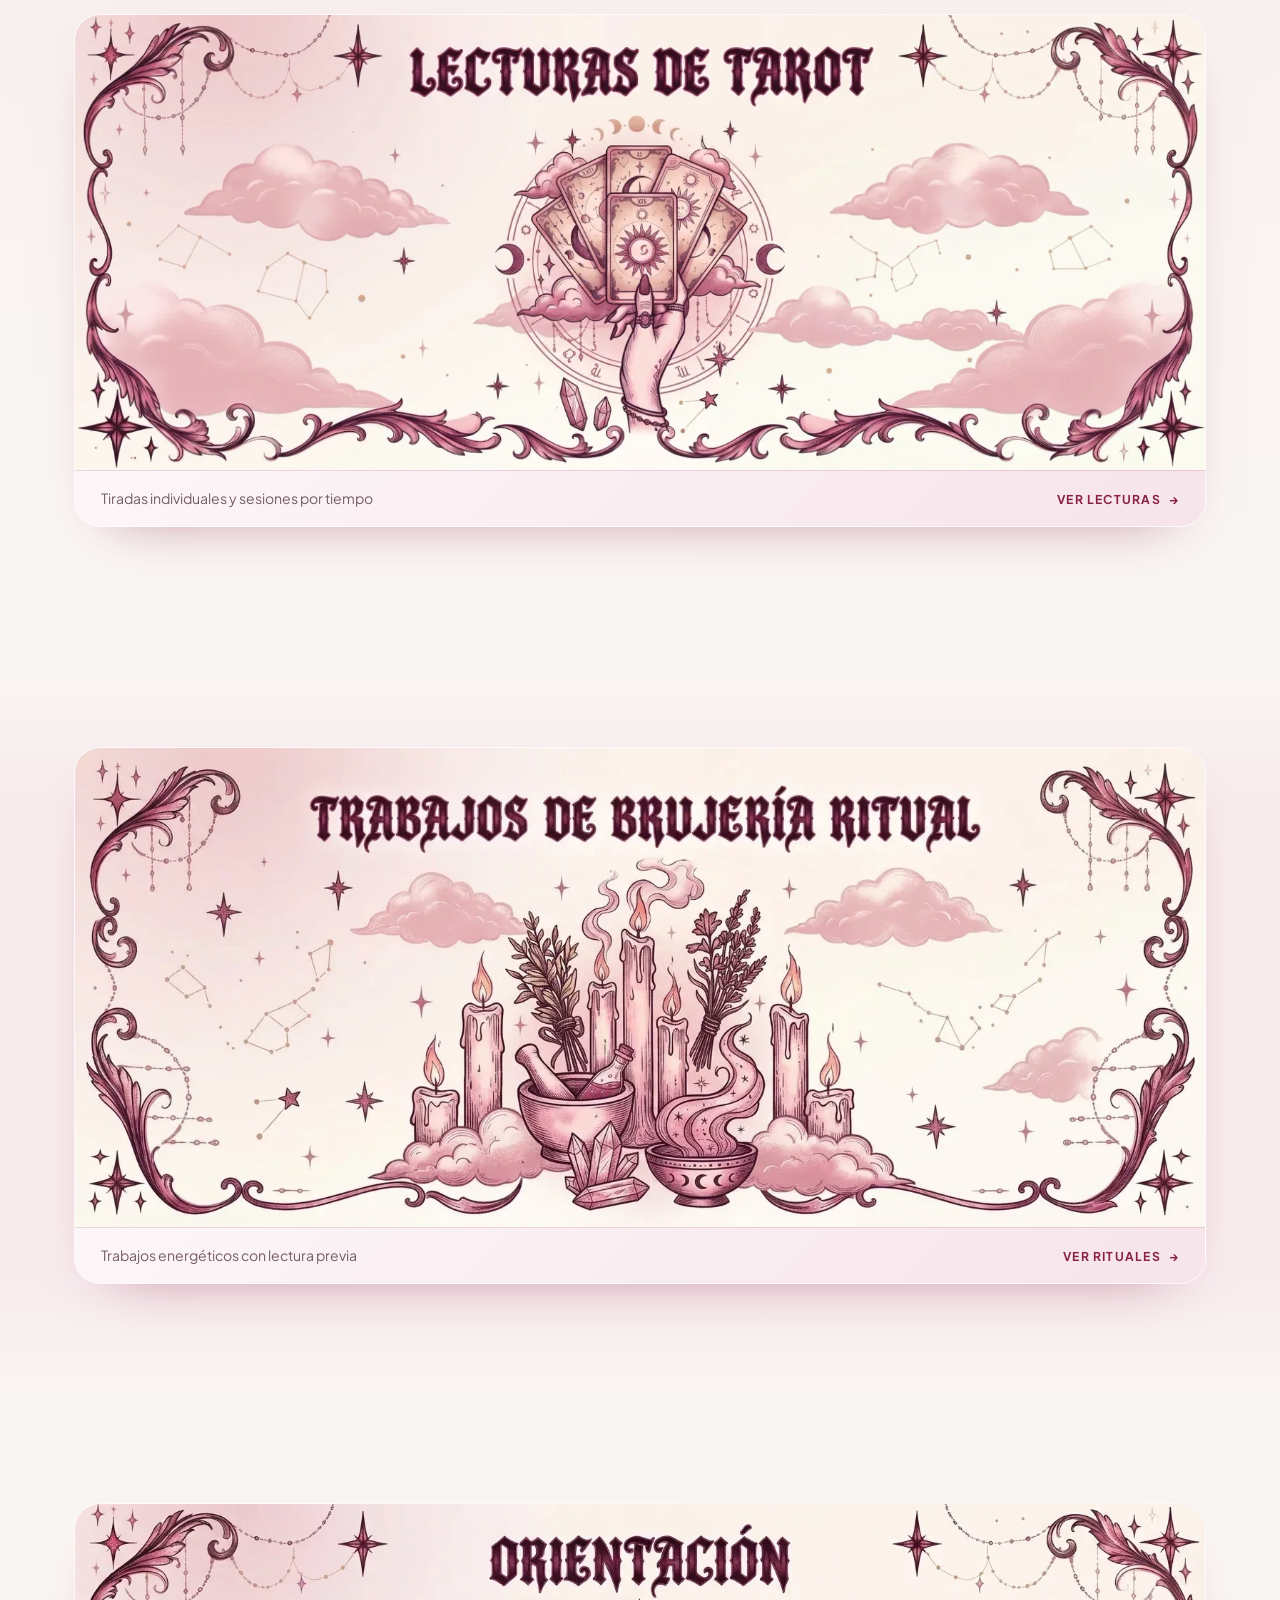
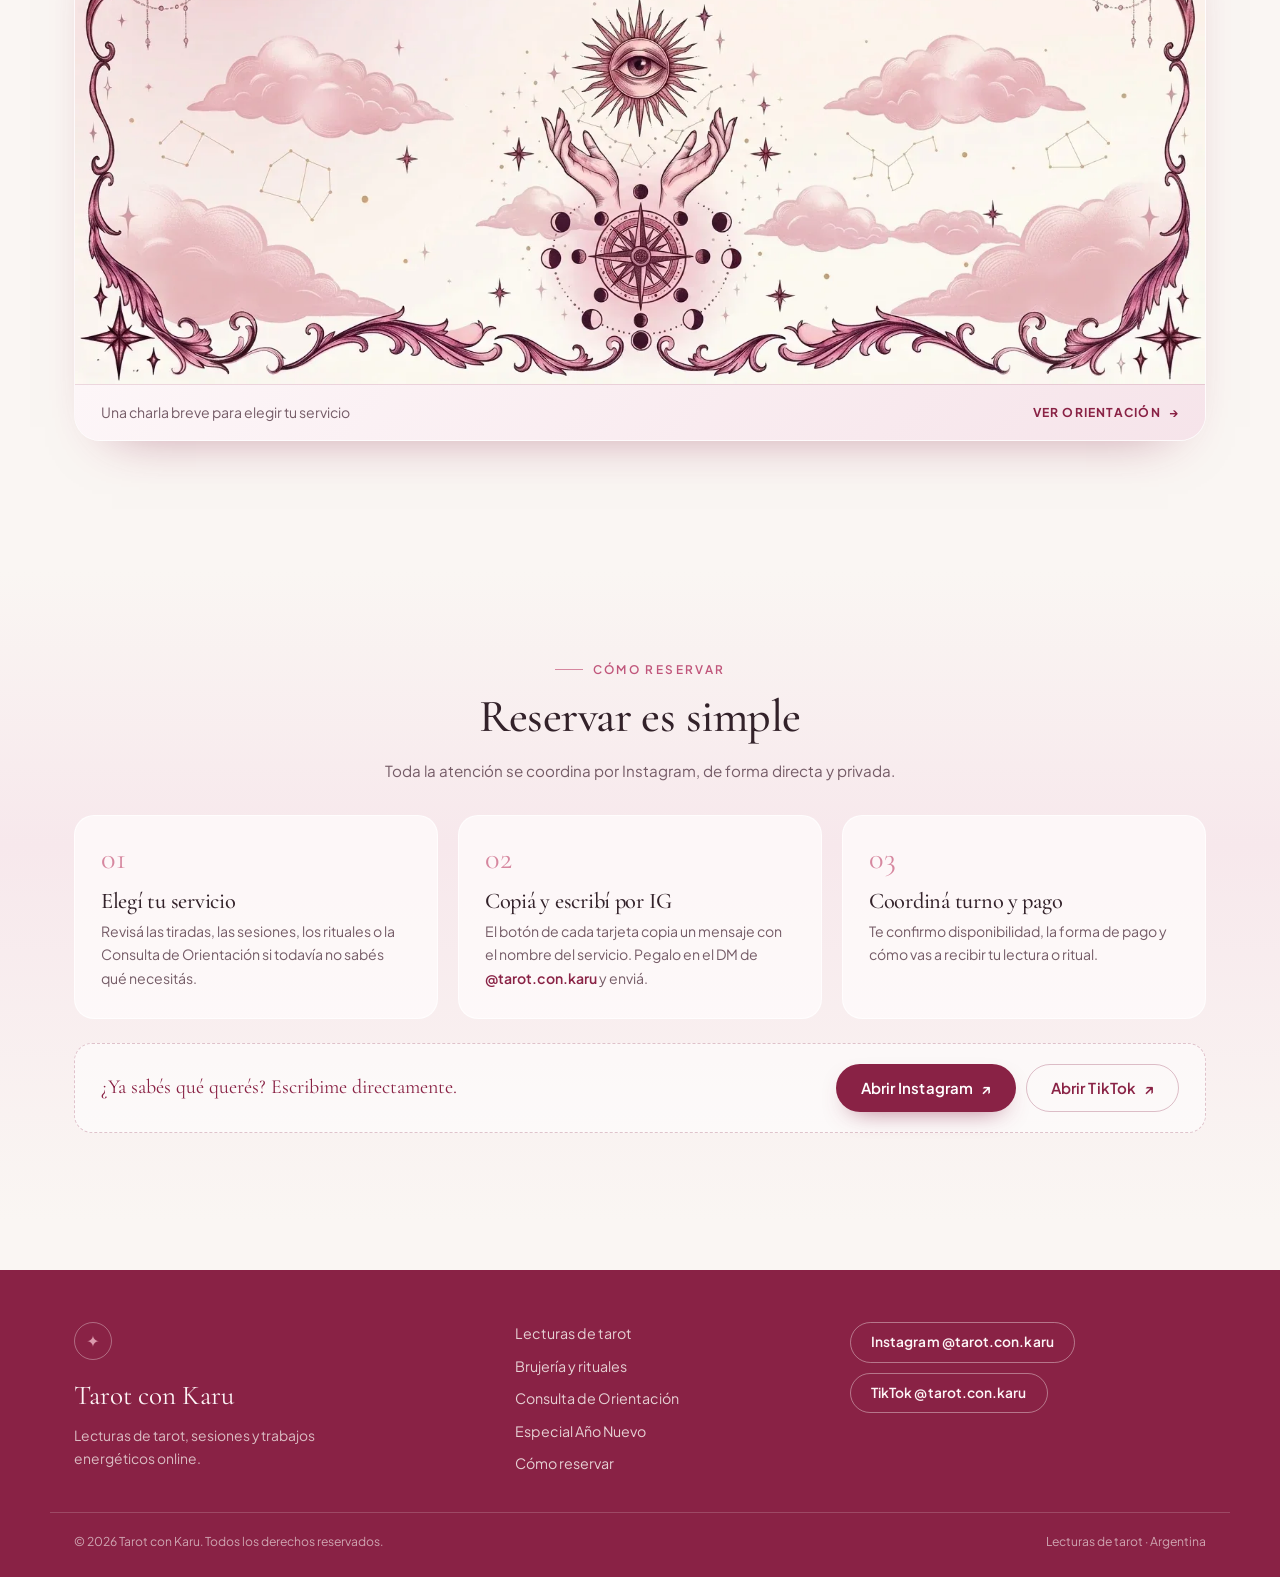
==== commit 6bf1737a: "Convierte la landing en índice de acceso a las páginas de sección Quita las grillas y bloques render" ====
--- a/public/index.html
+++ b/public/index.html
@@ -151,7 +151,7 @@
             </p>
 
             <div class="hero-actions">
-              <a class="btn btn-primary" href="#tarot">
+              <a class="btn btn-primary" href="./lecturas.html">
                 Ver lecturas <span aria-hidden="true">✦</span>
               </a>
               <a class="btn btn-ghost" href="#ano-nuevo">Especial Año Nuevo</a>
@@ -522,69 +522,11 @@
               height="644"
               loading="lazy"
             />
-          </a>
-          <header class="section-head">
-            <div>
-              <p class="eyebrow">
-                <span class="eyebrow-line" aria-hidden="true"></span>Lecturas de tarot
-              </p>
-              <h2>Elegí cómo querés consultar</h2>
-            </div>
-            <p class="section-desc">
-              Tiradas individuales o sesiones por tiempo. Precios en pesos
-              argentinos (ARS).
-            </p>
-          </header>
-
-          <div class="tabs" role="tablist" aria-label="Modalidad de lectura">
-            <button
-              class="tab"
-              id="tab-tiradas"
-              type="button"
-              role="tab"
-              aria-selected="true"
-              aria-controls="panel-tiradas"
-            >
-              Tiradas individuales
-            </button>
-            <button
-              class="tab"
-              id="tab-sesiones"
-              type="button"
-              role="tab"
-              aria-selected="false"
-              aria-controls="panel-sesiones"
-              tabindex="-1"
-            >
-              Sesiones por tiempo
-            </button>
-          </div>
-
-          <div
-            class="tab-panel"
-            id="panel-tiradas"
-            role="tabpanel"
-            aria-labelledby="tab-tiradas"
-          >
-            <div
-              class="filters"
-              id="filtros"
-              role="group"
-              aria-label="Filtrar tiradas por categoría"
-            ></div>
-            <div class="tiradas-grid" id="tiradas-grid"></div>
-          </div>
-
-          <div
-            class="tab-panel"
-            id="panel-sesiones"
-            role="tabpanel"
-            aria-labelledby="tab-sesiones"
-            hidden
-          >
-            <blockquote class="panel-intro" id="session-intro"></blockquote>
-            <div class="tiradas-grid" id="sesiones-grid"></div>
-          </div>
+            <span class="section-banner-foot">
+              <span class="section-banner-note">Tiradas individuales y sesiones por tiempo</span>
+              <span class="section-banner-cta">Ver lecturas <span aria-hidden="true">→</span></span>
+            </span>
+          </a>
         </div>
       </section>
 
@@ -603,26 +545,11 @@
               height="672"
               loading="lazy"
             />
-          </a>
-          <header class="section-head">
-            <div>
-              <p class="eyebrow">
-                <span class="eyebrow-line" aria-hidden="true"></span>Brujería y rituales
-              </p>
-              <h2>Trabajos energéticos</h2>
-            </div>
-            <p class="section-desc">
-              Cada ritual se evalúa antes de realizarse.
-            </p>
-          </header>
-
-          <aside class="warning" aria-labelledby="ritual-warning-title">
-            <span class="warning-badge">Importante</span>
-            <h3 id="ritual-warning-title">Paso previo obligatorio</h3>
-            <p id="ritual-warning-text"></p>
-          </aside>
-
-          <div class="tiradas-grid" id="rituales-grid"></div>
+            <span class="section-banner-foot">
+              <span class="section-banner-note">Trabajos energéticos con lectura previa</span>
+              <span class="section-banner-cta">Ver rituales <span aria-hidden="true">→</span></span>
+            </span>
+          </a>
         </div>
       </section>
 
@@ -641,8 +568,11 @@
               height="672"
               loading="lazy"
             />
-          </a>
-          <div class="orientation" id="orientation-card"></div>
+            <span class="section-banner-foot">
+              <span class="section-banner-note">Una charla breve para elegir tu servicio</span>
+              <span class="section-banner-cta">Ver orientación <span aria-hidden="true">→</span></span>
+            </span>
+          </a>
         </div>
       </section>
 
@@ -760,8 +690,6 @@
       </div>
     </footer>
 
-    <div class="toast" id="toast" role="status" aria-live="polite"></div>
-
     <script type="module" src="app.js"></script>
   </body>
 </html>
--- a/public/styles.css
+++ b/public/styles.css
@@ -1736,6 +1736,41 @@
   height: auto;
 }
 
+.section-banner-foot {
+  display: flex;
+  flex-wrap: wrap;
+  align-items: center;
+  justify-content: space-between;
+  gap: 10px 20px;
+  padding: 16px clamp(18px, 2.4vw, 26px);
+  border-top: 1px solid var(--line);
+  background: linear-gradient(135deg, #fdf6f8 0%, #f6e4ea 100%);
+}
+
+.section-banner-note {
+  font-size: 0.88rem;
+  color: var(--muted);
+}
+
+.section-banner-cta {
+  display: inline-flex;
+  align-items: center;
+  gap: 8px;
+  font-size: 0.76rem;
+  font-weight: 700;
+  letter-spacing: 0.1em;
+  text-transform: uppercase;
+  color: var(--crimson);
+  transition:
+    gap 0.24s ease,
+    color 0.24s ease;
+}
+
+.section-banner:hover .section-banner-cta {
+  gap: 12px;
+  color: var(--rosy);
+}
+
 /* ---------------- Encabezado de páginas de sección ---------------- */
 
 .page-hero {
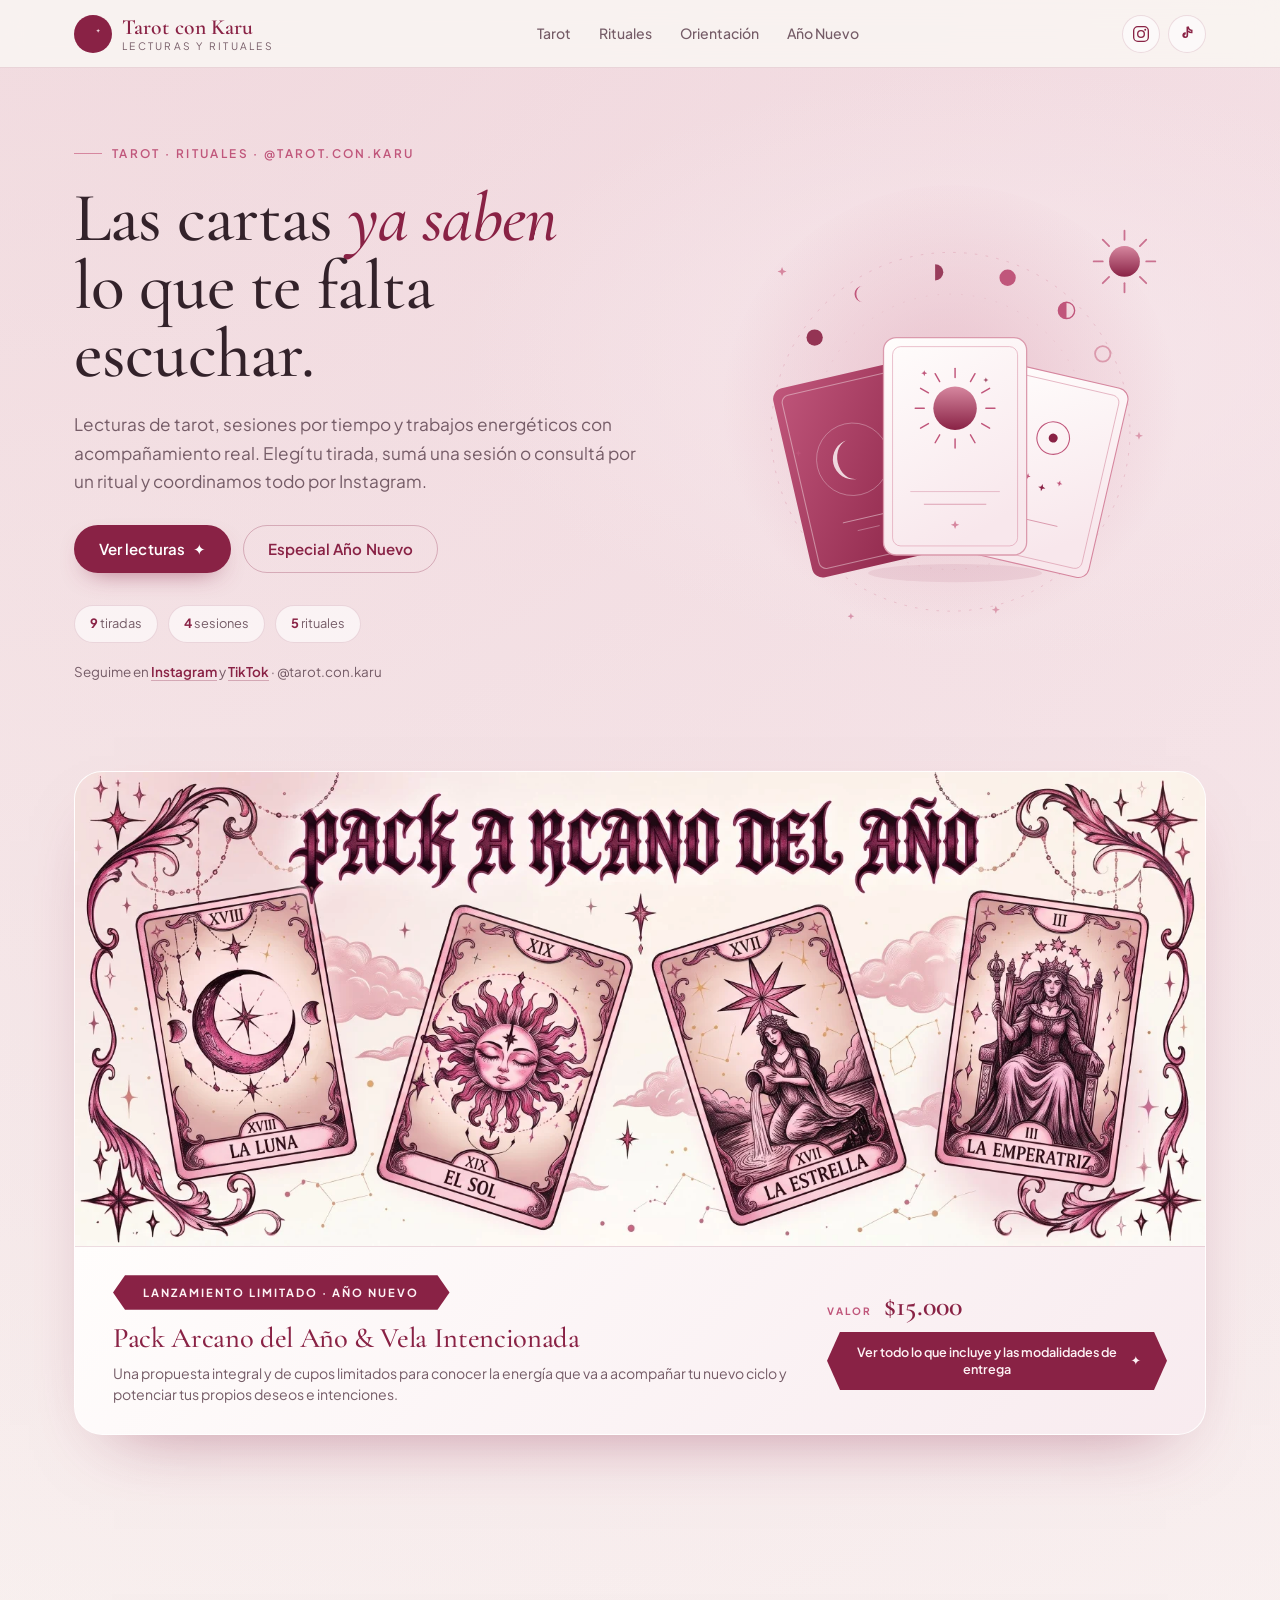
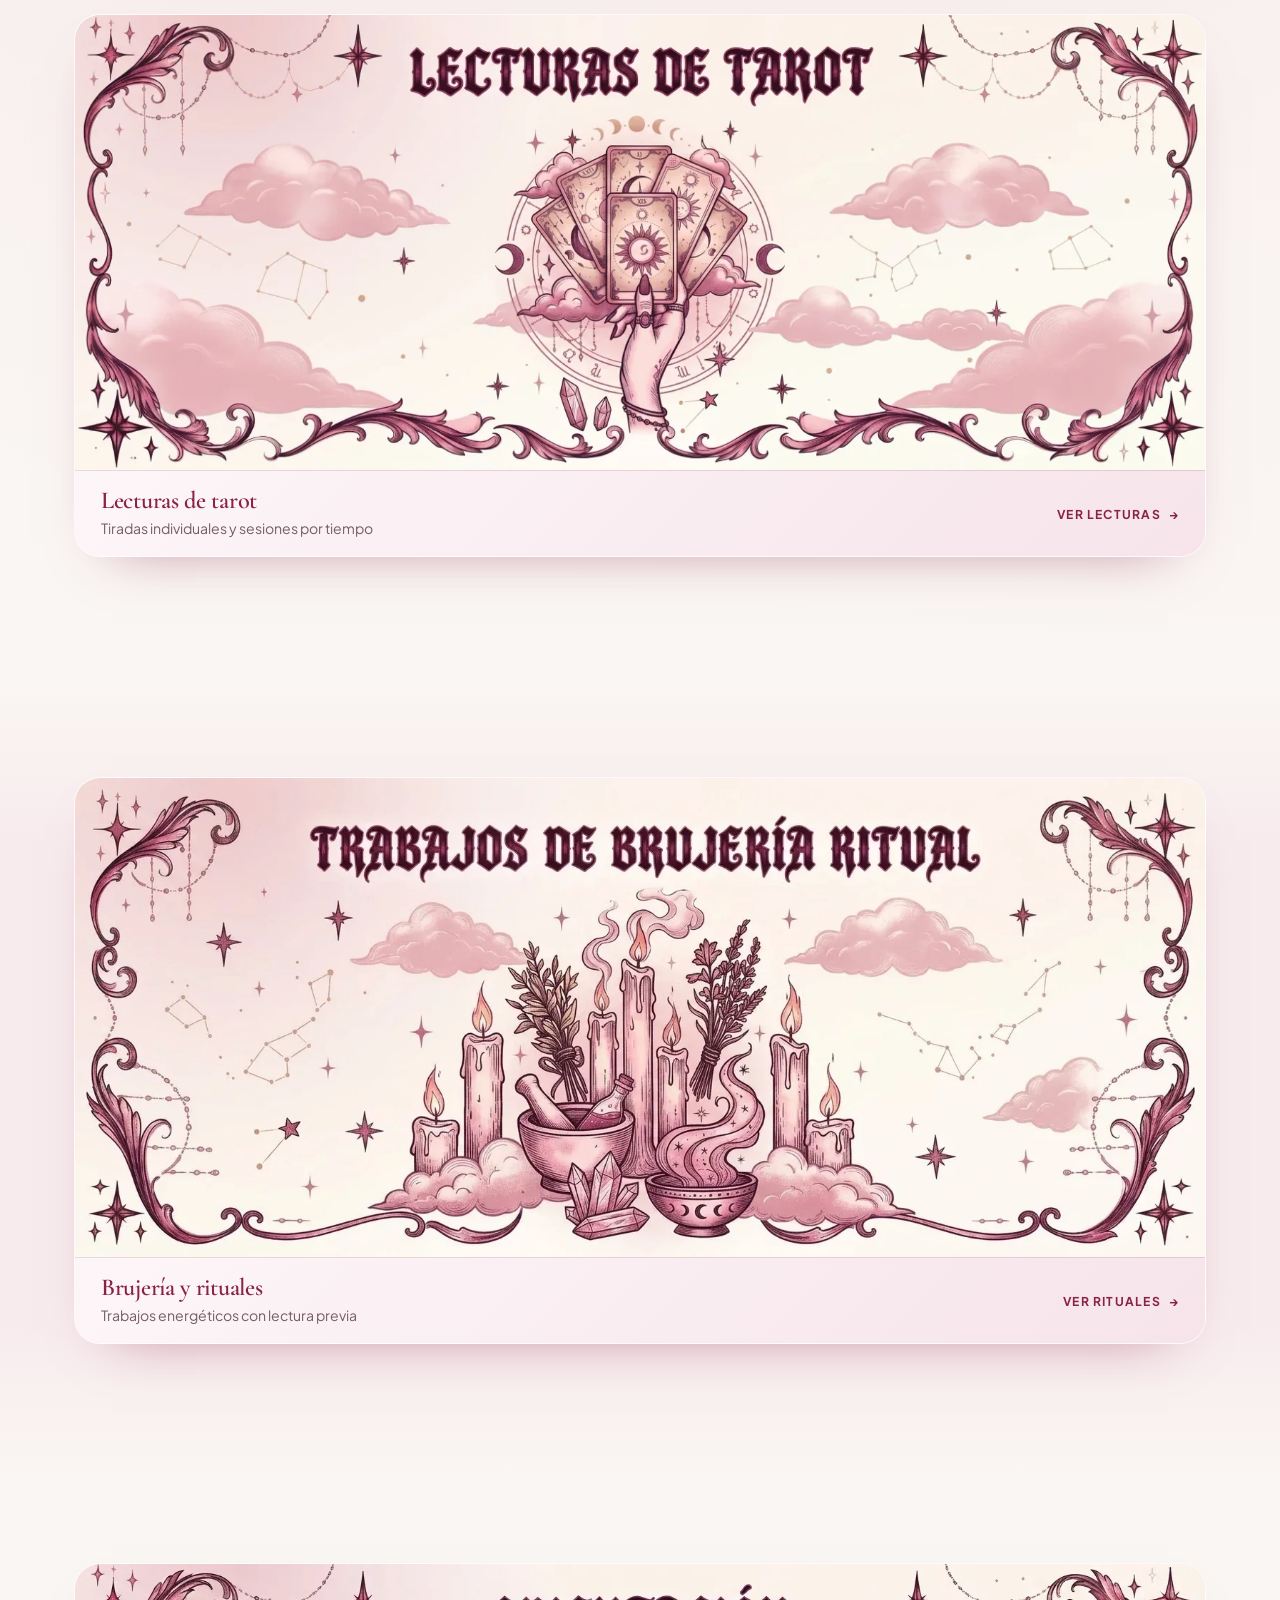
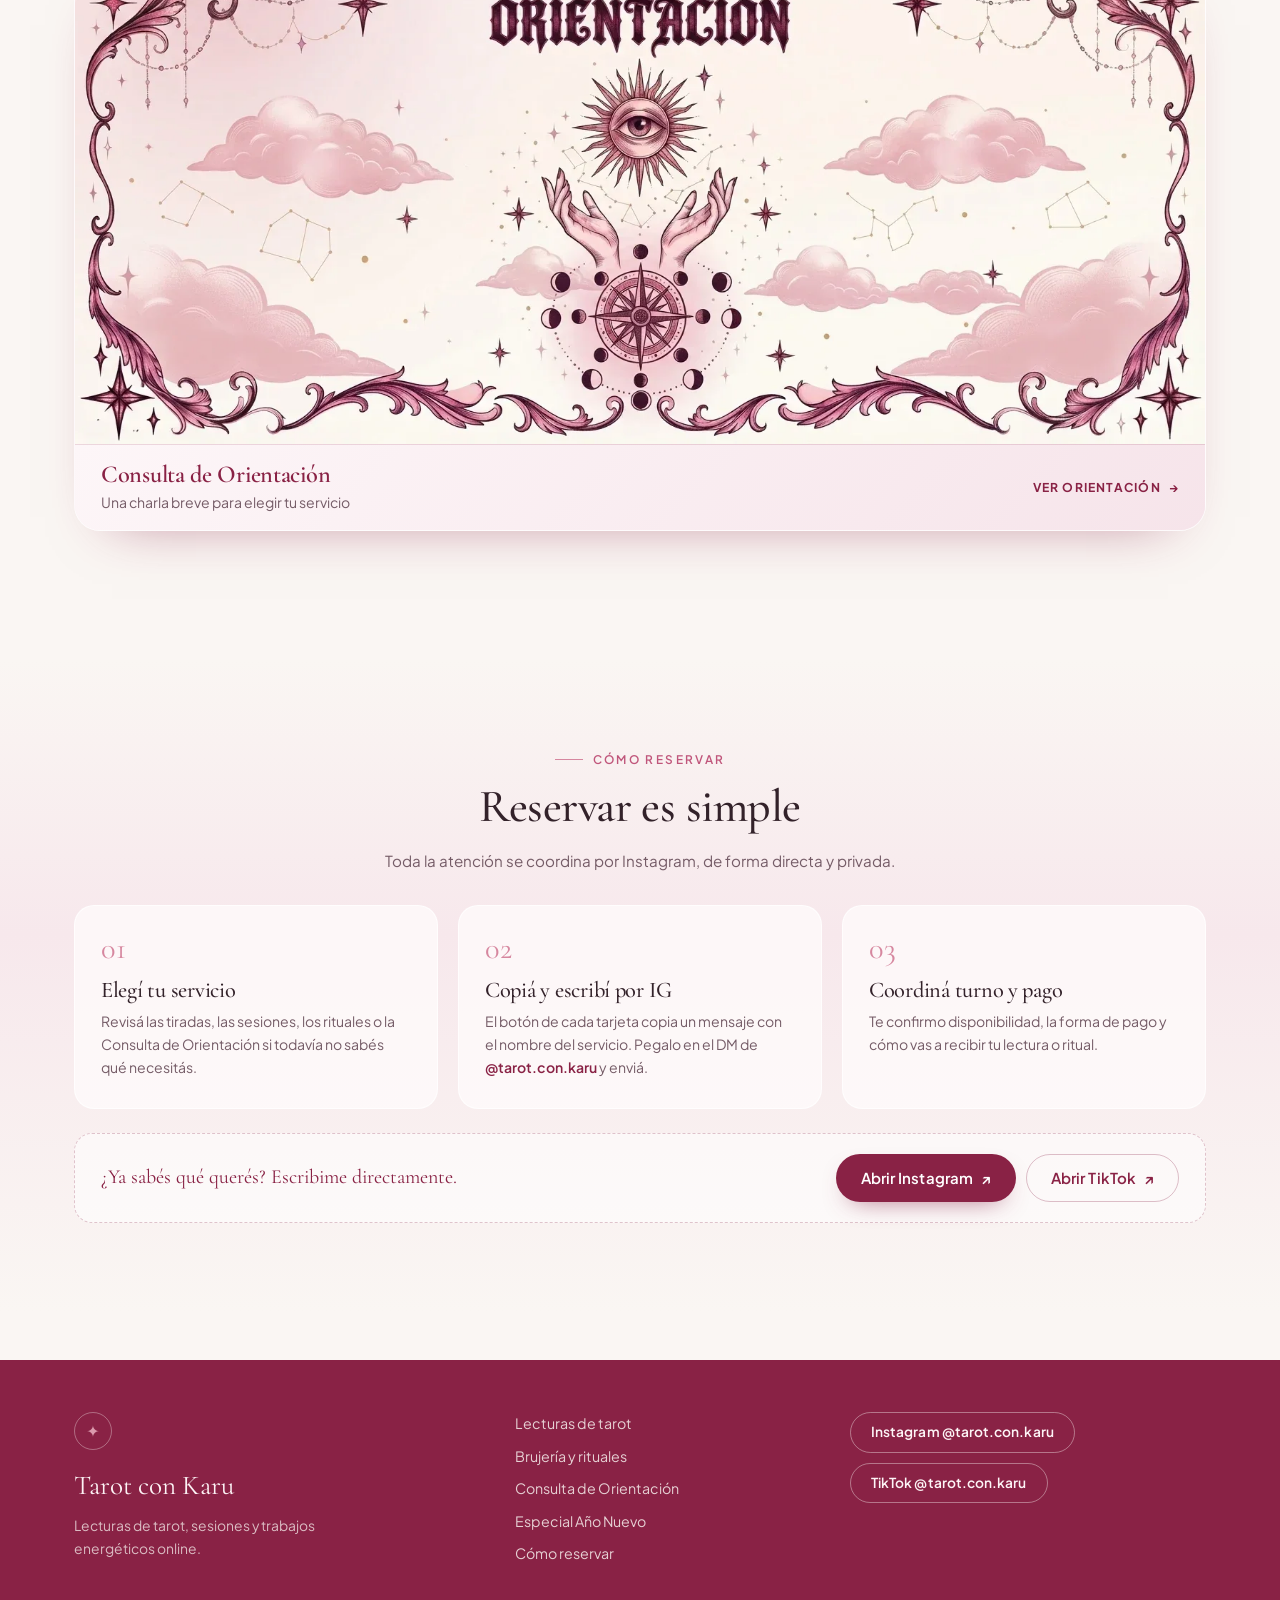
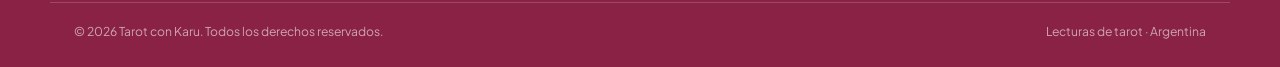
==== commit a8b2b423: "Agregar títulos reales a los banners de la landing y ajustar la meta description La portada es un ín" ====
--- a/public/index.html
+++ b/public/index.html
@@ -6,7 +6,7 @@
     <title>Tarot con Karu · Lecturas, sesiones y rituales</title>
     <meta
       name="description"
-      content="Lecturas de tarot, sesiones por tiempo y rituales con Karu. Tiradas de amor, trabajo y espiritualidad, Consulta de Orientación y el Pack Arcano del Año & Vela Intencionada. Reservá por Instagram."
+      content="Lecturas de tarot, sesiones por tiempo, rituales y Consulta de Orientación con Karu. Elegí tu tirada y reservá por Instagram."
     />
     <meta name="theme-color" content="#FAF6F3" />
     <link rel="canonical" href="https://tarot-con-karu.v0idbrn.workers.dev/" />
@@ -20,7 +20,7 @@
     />
     <meta
       property="og:description"
-      content="Lecturas de tarot, sesiones por tiempo y rituales con Karu. Tiradas de amor, trabajo y espiritualidad, Consulta de Orientación y Pack Arcano del Año."
+      content="Lecturas de tarot, sesiones por tiempo, rituales y Consulta de Orientación con Karu. Elegí tu tirada y reservá por Instagram."
     />
     <meta property="og:url" content="https://tarot-con-karu.v0idbrn.workers.dev/" />
     <meta
@@ -56,7 +56,7 @@
   </head>
 
   <body>
-    <a class="skip-link" href="#tarot">Saltar al catálogo</a>
+    <a class="skip-link" href="#inicio">Saltar al contenido</a>
 
     <header class="site-header">
       <div class="container header-inner">
@@ -522,10 +522,13 @@
               height="644"
               loading="lazy"
             />
-            <span class="section-banner-foot">
-              <span class="section-banner-note">Tiradas individuales y sesiones por tiempo</span>
+            <div class="section-banner-foot">
+              <div class="section-banner-copy">
+                <h2 class="section-banner-title">Lecturas de tarot</h2>
+                <span class="section-banner-note">Tiradas individuales y sesiones por tiempo</span>
+              </div>
               <span class="section-banner-cta">Ver lecturas <span aria-hidden="true">→</span></span>
-            </span>
+            </div>
           </a>
         </div>
       </section>
@@ -545,10 +548,13 @@
               height="672"
               loading="lazy"
             />
-            <span class="section-banner-foot">
-              <span class="section-banner-note">Trabajos energéticos con lectura previa</span>
+            <div class="section-banner-foot">
+              <div class="section-banner-copy">
+                <h2 class="section-banner-title">Brujería y rituales</h2>
+                <span class="section-banner-note">Trabajos energéticos con lectura previa</span>
+              </div>
               <span class="section-banner-cta">Ver rituales <span aria-hidden="true">→</span></span>
-            </span>
+            </div>
           </a>
         </div>
       </section>
@@ -568,10 +574,13 @@
               height="672"
               loading="lazy"
             />
-            <span class="section-banner-foot">
-              <span class="section-banner-note">Una charla breve para elegir tu servicio</span>
+            <div class="section-banner-foot">
+              <div class="section-banner-copy">
+                <h2 class="section-banner-title">Consulta de Orientación</h2>
+                <span class="section-banner-note">Una charla breve para elegir tu servicio</span>
+              </div>
               <span class="section-banner-cta">Ver orientación <span aria-hidden="true">→</span></span>
-            </span>
+            </div>
           </a>
         </div>
       </section>
--- a/public/styles.css
+++ b/public/styles.css
@@ -1747,6 +1747,20 @@
   background: linear-gradient(135deg, #fdf6f8 0%, #f6e4ea 100%);
 }
 
+.section-banner-copy {
+  display: flex;
+  flex-direction: column;
+  gap: 2px;
+}
+
+.section-banner-title {
+  font-family: var(--serif);
+  font-size: clamp(1.25rem, 1.9vw, 1.55rem);
+  font-weight: 600;
+  line-height: 1.15;
+  color: var(--crimson);
+}
+
 .section-banner-note {
   font-size: 0.88rem;
   color: var(--muted);
